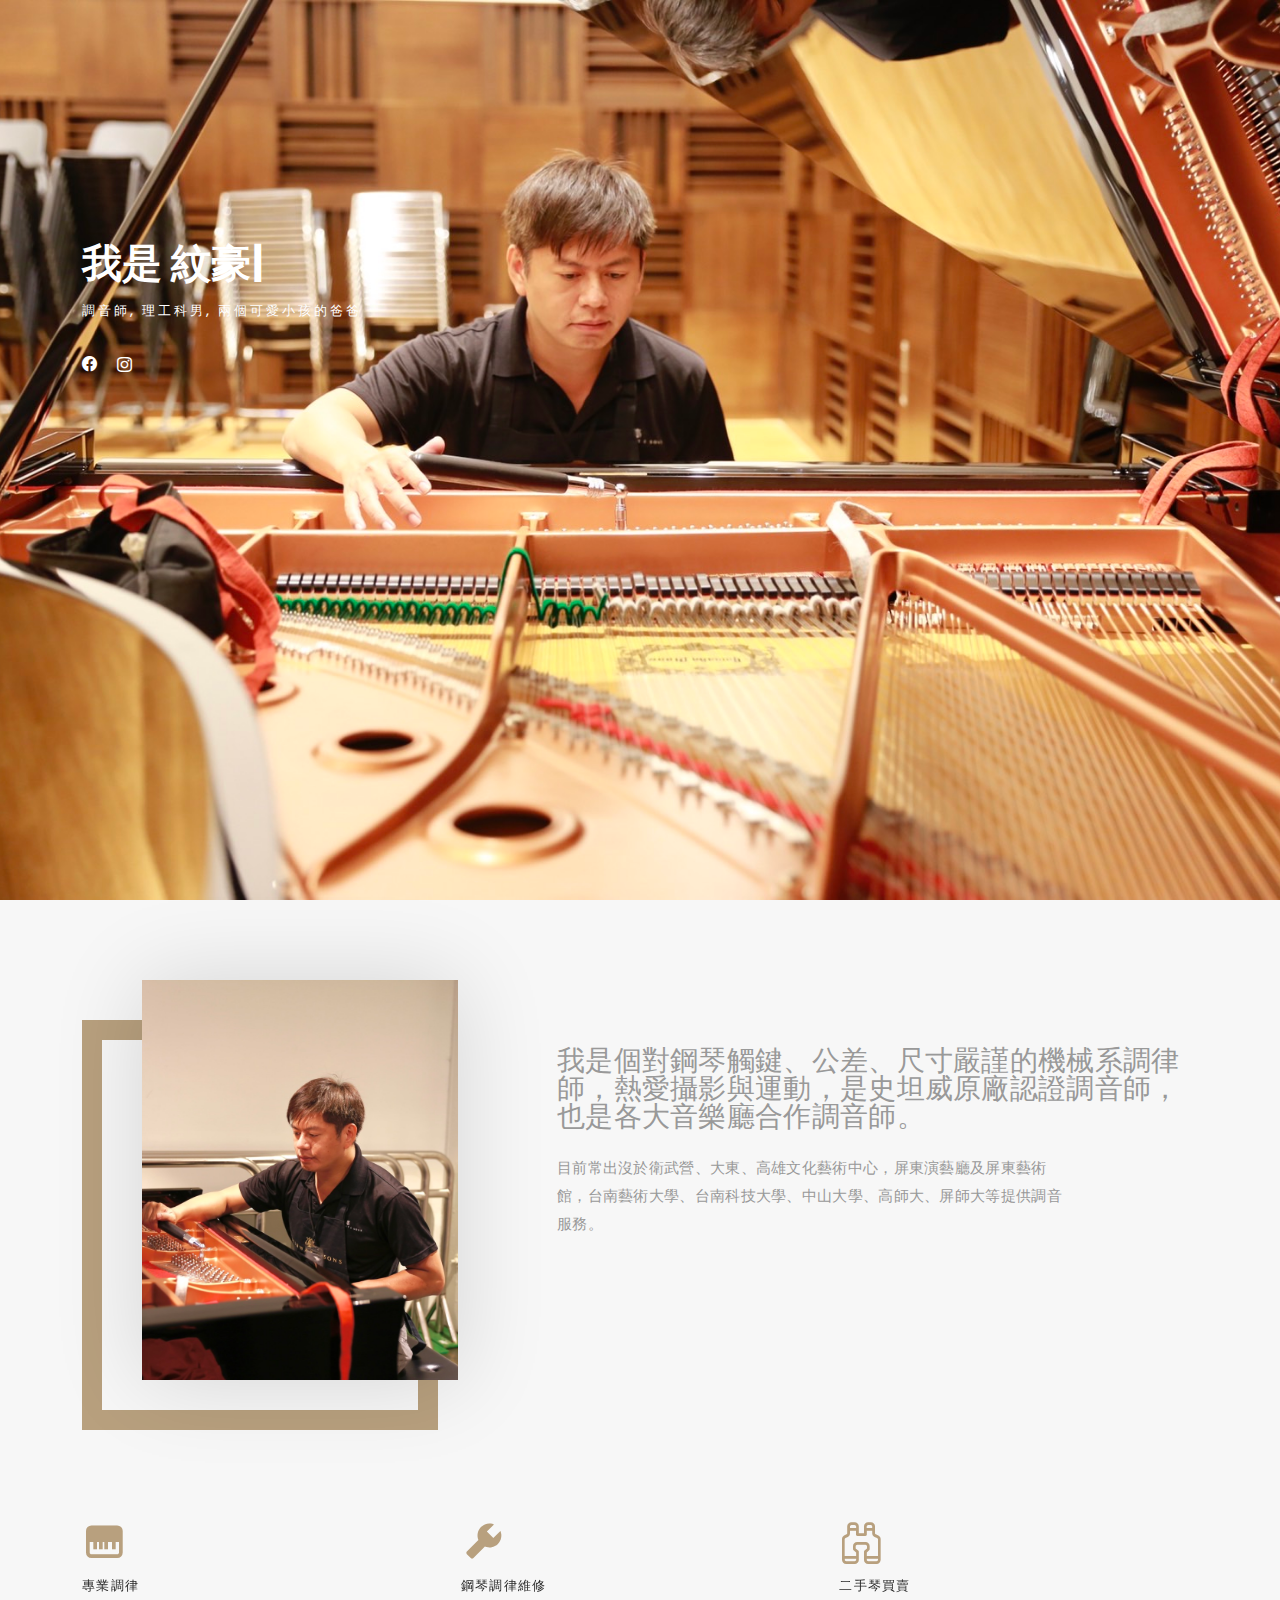
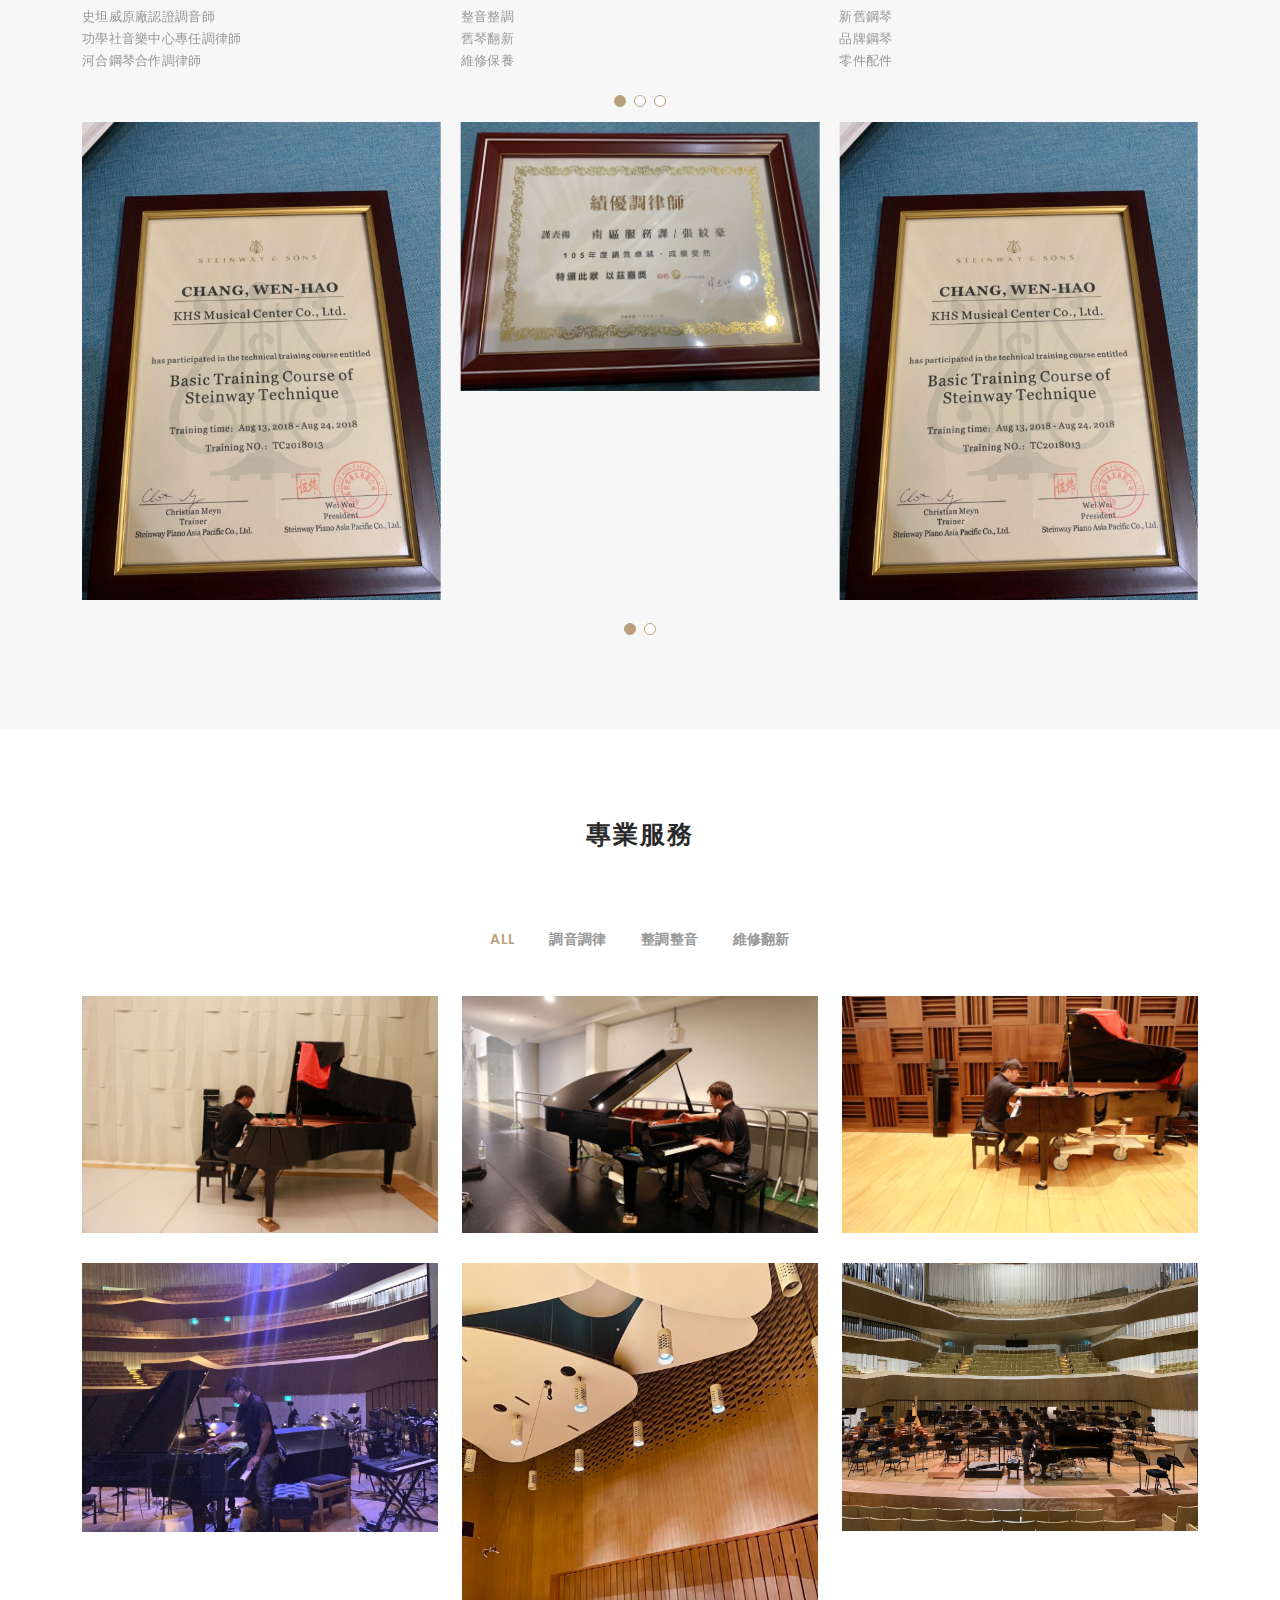
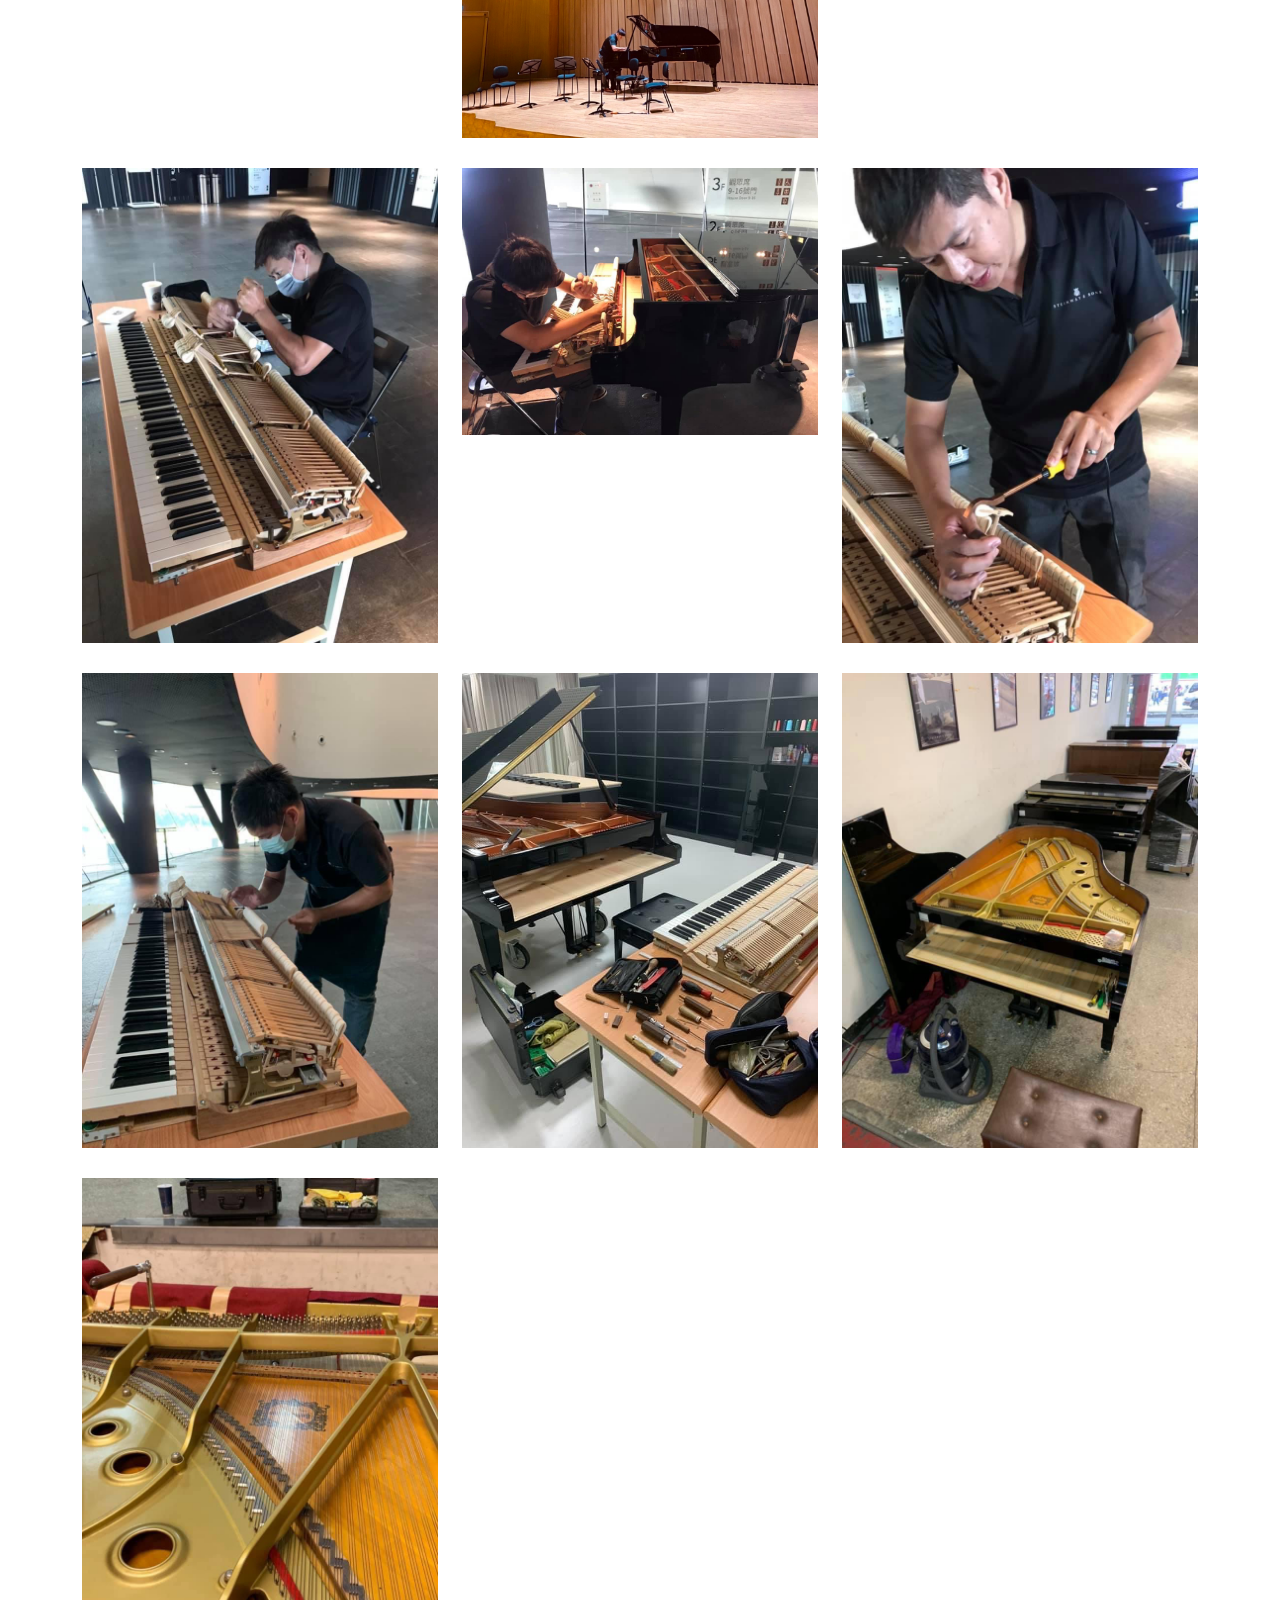
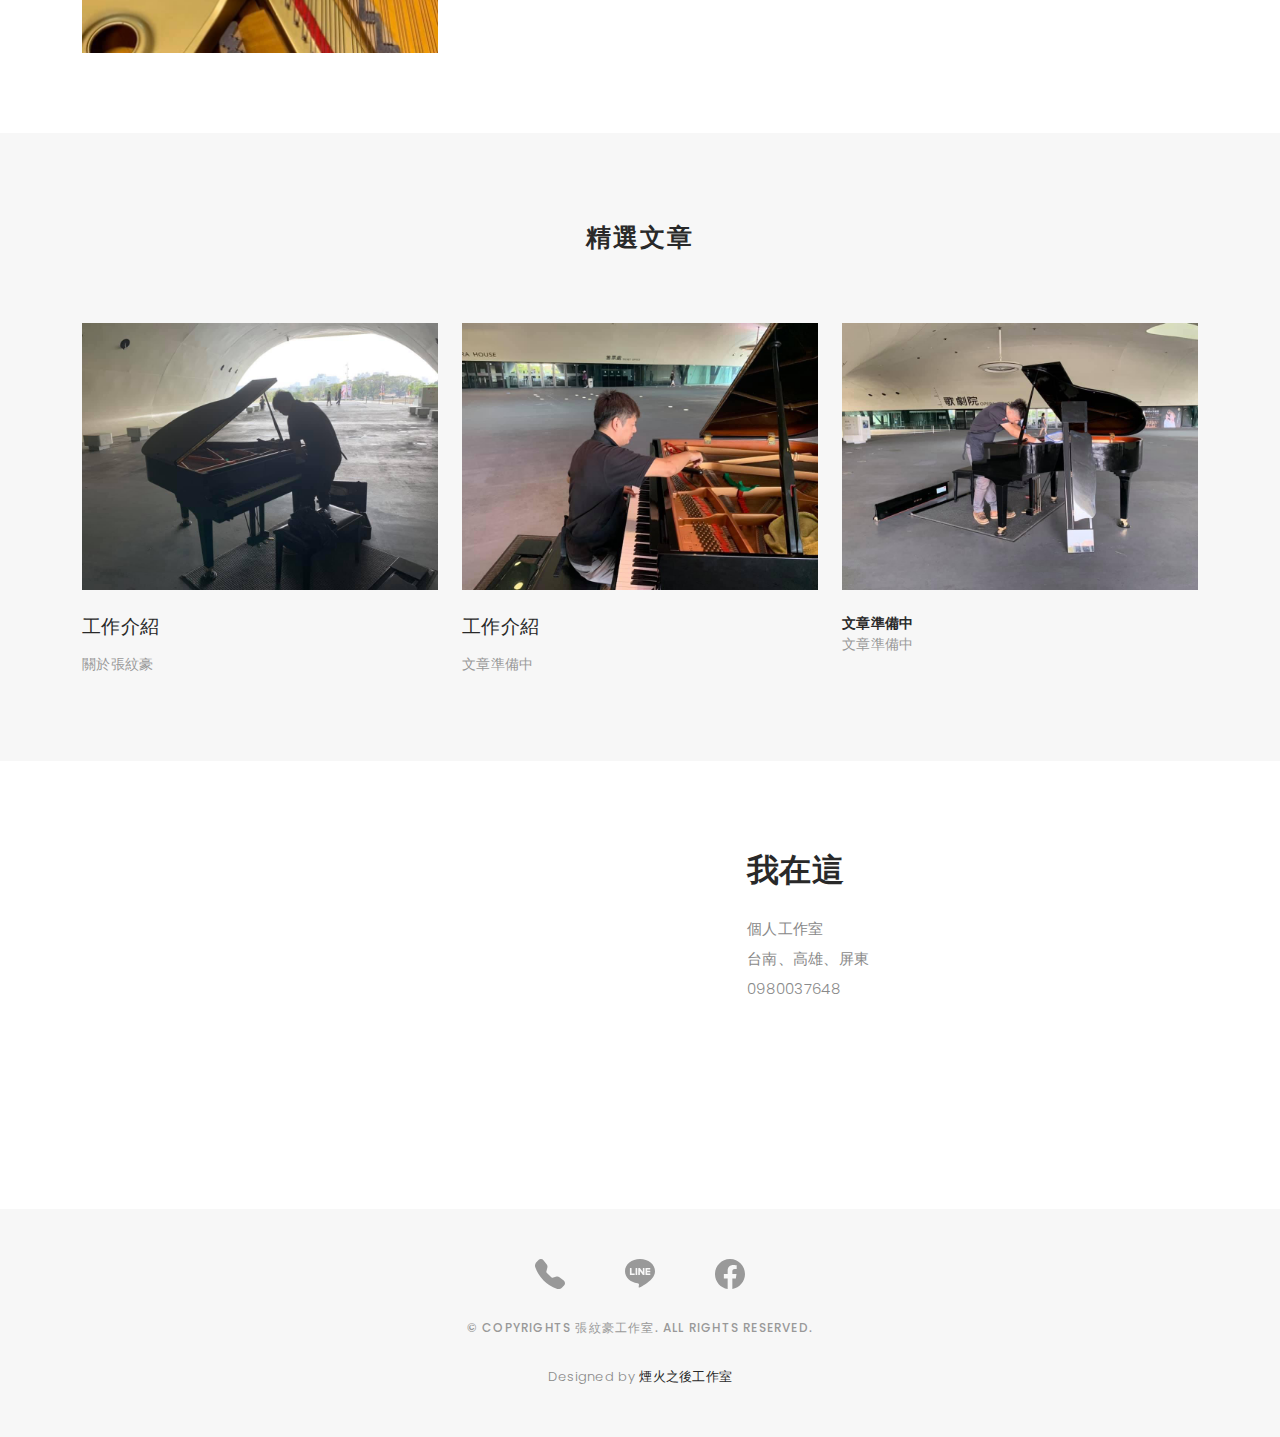
==== index.html @ 09e1e2a5 "20220323" ====
<!DOCTYPE html>
<html lang="en">

<head>
  <meta charset="utf-8">
  <meta content="width=device-width, initial-scale=1.0" name="viewport">

  <title>Newson-Piano-Tuner</title>
  <meta content="" name="description">
  <meta content="" name="keywords">

  <!-- Favicons -->
  <link href="assets/img/favicon.png" rel="icon">
  <link href="assets/img/apple-touch-icon.png" rel="apple-touch-icon">

  <!-- Google Fonts -->
  <link
    href="https://fonts.googleapis.com/css?family=Poppins:300,300i,400,400i,500,500i,600,600i,700,700i|Playfair+Display:400,400i,500,500i,600,600i,700,700i,900,900i"
    rel="stylesheet">

  <!-- Vendor CSS Files -->
  <link href="assets/vendor/bootstrap/css/bootstrap.min.css" rel="stylesheet">
  <link href="assets/vendor/bootstrap-icons/bootstrap-icons.css" rel="stylesheet">
  <link href="assets/vendor/boxicons/css/boxicons.min.css" rel="stylesheet">
  <link href="assets/vendor/glightbox/css/glightbox.min.css" rel="stylesheet">
  <link href="assets/vendor/swiper/swiper-bundle.min.css" rel="stylesheet">
  <link href="assets/css/style.css" rel="stylesheet">
</head>

<body>

  <!-- ======= Header ======= -->
  <header id="header" class="fixed-top ">
    <div class="container d-flex align-items-center justify-content-between">

      <a href="index.html" class="logo"><img src="assets/img/logo.jpg" alt="" class="img-fluid"></a>
      <!-- Uncomment below if you prefer to use an text logo -->
      <!-- <h1 class="logo"><a href="index.html">Folio</a></h1> -->

      <nav id="navbar" class="navbar">
        <ul>
          <li><a class="nav-link scrollto active" href="#hero">首頁</a></li>
          <li><a class="nav-link scrollto" href="#about">關於我</a></li>
          <li><a class="nav-link  scrollto" href="#portfolio">服務案例</a></li>
          <li><a class="nav-link  scrollto" href="#journal">精選文章</a></li>
          <!-- <li class="dropdown"><a href="#"><span>Drop Down</span> <i class="bi bi-chevron-down"></i></a>
            <ul>
              <li><a href="#">Drop Down 1</a></li>
              <li class="dropdown"><a href="#"><span>Deep Drop Down</span> <i class="bi bi-chevron-right"></i></a>
                <ul>
                  <li><a href="#">Deep Drop Down 1</a></li>
                  <li><a href="#">Deep Drop Down 2</a></li>
                  <li><a href="#">Deep Drop Down 3</a></li>
                  <li><a href="#">Deep Drop Down 4</a></li>
                  <li><a href="#">Deep Drop Down 5</a></li>
                </ul>
              </li>
              <li><a href="#">Drop Down 2</a></li>
              <li><a href="#">Drop Down 3</a></li>
              <li><a href="#">Drop Down 4</a></li>
            </ul>
          </li> -->
          <li><a class="nav-link scrollto" href="#contact">找到我</a></li>
        </ul>
        <i class="bi bi-list mobile-nav-toggle"></i>
      </nav><!-- .navbar -->

    </div>
  </header><!-- End Header -->

  <!-- ======= Hero Section ======= -->
  <div id="hero" class="home">

    <div class="container">
      <div class="hero-content">
        <h1>我是 <span class="typed" data-typed-items=" 紋豪, 調音師, 理工科男, 兩個可愛小孩的爸爸"></span></h1>
        <p>調音師, 理工科男, 兩個可愛小孩的爸爸</p>

        <ul class="list-unstyled list-social">
          <li><a href="https://www.facebook.com/vivi.newson"><i class="bi bi-facebook"></i></a></li>
          <!-- <li><a href="#"><i class="bi bi-twitter"></i></a></li> -->
          <li><a href="#"><i class="bi bi-instagram"></i></a></li>
          <!-- <li><a href="#"><i class="bi bi-linkedin"></i></a></li> -->
        </ul>
      </div>
    </div>
  </div><!-- End Hero -->

  <main id="main">

    <!-- ======= About Section ======= -->
    <div id="about" class="paddsection">
      <div class="container">
        <div class="row justify-content-between">

          <div class="col-lg-4 ">
            <div class="div-img-bg">
              <div class="about-img">
                <img src="assets/img/me.jpg" class="img-responsive" alt="me">
              </div>
            </div>
          </div>

          <div class="col-lg-7">
            <div class="about-descr">

              <p class="p-heading">我是個對鋼琴觸鍵、公差、尺寸嚴謹的機械系調律師，熱愛攝影與運動，是史坦威原廠認證調音師，也是各大音樂廳合作調音師。</p>
              <p class="separator">目前常出沒於衛武營、大東、高雄文化藝術中心，屏東演藝廳及屏東藝術館，台南藝術大學、台南科技大學、中山大學、高師大、屏師大等提供調音服務。</p>

            </div>

          </div>
        </div>
      </div>
    </div><!-- End About Section -->

    <!-- ======= Services Section ======= -->
    <div id="services">
      <div class="container">
    <!-- swiper-1 -->
        <div class="services-slider swiper-container" data-aos="fade-up" data-aos-delay="100">
          <div class="swiper-wrapper">

            <div class="swiper-slide">
              <div class="services-block">
                <i class='bx bxs-piano'></i>
                <span>專業調律</span>
                <p class="separator">史坦威原廠認證調音師</p>
                <p class="separator">功學社音樂中心專任調律師</p>
                <p class="separator">河合鋼琴合作調律師</p>
              </div>
            </div><!-- End testimonial item -->

            <div class="swiper-slide">
              <div class="services-block">
                <!-- <i class="bi bi-bar-chart"></i> -->
                <i class='bx bxs-wrench'></i>
                <span>鋼琴調律維修</span>
                <p class="separator">整音整調</p>
                <p class="separator">舊琴翻新</p>
                <p class="separator">維修保養</p>
              </div>
            </div><!-- End testimonial item -->

            <div class="swiper-slide">
              <div class="services-block">
                <i class="bi bi-binoculars"></i>
                <span>二手琴買賣</span>
                <p class="separator">新舊鋼琴</p>
                <p class="separator">品牌鋼琴</p>
                <p class="separator">零件配件</p>
              </div>
            </div><!-- End testimonial item -->

          </div>
          <div class="swiper-pagination"></div>
        </div>
      <!-- swiper-2 -->
        <div class="services-slider swiper-container" data-aos="fade-up" data-aos-delay="100">
          <div class="swiper-wrapper">

            <div class="swiper-slide">
              <img src="assets/img/portfolio/img1.jpg" class="img-fluid" alt="">
            </div><!-- End testimonial item -->

            <div class="swiper-slide">
              <img src="assets/img/portfolio/img2.jpg" class="img-fluid" alt="">
            </div>

          </div>
          <div class="swiper-pagination"></div>
        </div>

      </div>

    </div><!-- End Services Section -->

    <!-- ======= Portfolio Section ======= -->
    <div id="portfolio" class="paddsection">

      <div class="container">
        <div class="section-title text-center">
          <h2>專業服務</h2>
        </div>
      </div>

      <div class="container">

        <div class="row">
          <div class="col-lg-12 d-flex justify-content-center">
            <ul id="portfolio-flters">
              <li data-filter="*" class="filter-active">All</li>
              <li data-filter=".filter-tuning">調音調律</li>
              <li data-filter=".filter-adjust">整調整音</li>
              <li data-filter=".filter-refurbish">維修翻新</li>
            </ul>
          </div>
        </div>

        <div class="row portfolio-container">

          <div class="col-lg-4 col-md-6 portfolio-item filter-tuning">
            <img src="assets/img/portfolio/tuning-1.jpg" class="img-fluid" alt="">
            <div class="portfolio-info">
              <h4>App 1</h4>
              <p>App</p>
              <a href="assets/img/portfolio/tuning-1.jpg" data-gallery="portfolioGallery"
                class="portfolio-lightbox preview-link" title="App 1"><i class="bi bi-zoom-in"></i></a>
              <!-- <a href="portfolio-details.html" class="details-link" title="More Details"><i class="bx bx-link"></i></a> -->
            </div>
          </div>

          <div class="col-lg-4 col-md-6 portfolio-item filter-tuning">
            <img src="assets/img/portfolio/tuning-2.jpg" class="img-fluid" alt="">
            <div class="portfolio-info">
              <h4>Web 3</h4>
              <p>Web</p>
              <a href="assets/img/portfolio/tuning-2.jpg" data-gallery="portfolioGallery"
                class="portfolio-lightbox preview-link" title="Web 3"><i class="bi bi-zoom-in"></i></a>
              <!-- <a href="portfolio-details.html" class="details-link" title="More Details"><i class="bx bx-link"></i></a> -->
            </div>
          </div>

          <div class="col-lg-4 col-md-6 portfolio-item filter-tuning">
            <img src="assets/img/portfolio/tuning-3.jpg" class="img-fluid" alt="">
            <div class="portfolio-info">
              <h4>Web 3</h4>
              <p>Web</p>
              <a href="assets/img/portfolio/tuning-3.jpg" data-gallery="portfolioGallery"
                class="portfolio-lightbox preview-link" title="Web 3"><i class="bi bi-zoom-in"></i></a>
              <!-- <a href="portfolio-details.html" class="details-link" title="More Details"><i class="bx bx-link"></i></a> -->
            </div>
          </div>

          <div class="col-lg-4 col-md-6 portfolio-item filter-tuning">
            <img src="assets/img/portfolio/tuning-4.jpg" class="img-fluid" alt="">
            <div class="portfolio-info">
              <h4>Web 3</h4>
              <p>Web</p>
              <a href="assets/img/portfolio/tuning-4.jpg" data-gallery="portfolioGallery"
                class="portfolio-lightbox preview-link" title="Web 3"><i class="bi bi-zoom-in"></i></a>
              <!-- <a href="portfolio-details.html" class="details-link" title="More Details"><i class="bx bx-link"></i></a> -->
            </div>
          </div>

          <div class="col-lg-4 col-md-6 portfolio-item filter-tuning">
            <img src="assets/img/portfolio/tuning-5.jpg" class="img-fluid" alt="">
            <div class="portfolio-info">
              <h4>Web 3</h4>
              <p>Web</p>
              <a href="assets/img/portfolio/tuning-5.jpg" data-gallery="portfolioGallery"
                class="portfolio-lightbox preview-link" title="Web 3"><i class="bi bi-zoom-in"></i></a>
              <!-- <a href="portfolio-details.html" class="details-link" title="More Details"><i class="bx bx-link"></i></a> -->
            </div>
          </div>

          <div class="col-lg-4 col-md-6 portfolio-item filter-tuning">
            <img src="assets/img/portfolio/tuning-6.jpg" class="img-fluid" alt="">
            <div class="portfolio-info">
              <h4>Web 3</h4>
              <p>Web</p>
              <a href="assets/img/portfolio/tuning-6.jpg" data-gallery="portfolioGallery"
                class="portfolio-lightbox preview-link" title="Web 3"><i class="bi bi-zoom-in"></i></a>
              <!-- <a href="portfolio-details.html" class="details-link" title="More Details"><i class="bx bx-link"></i></a> -->
            </div>
          </div>

          <div class="col-lg-4 col-md-6 portfolio-item filter-adjust">
            <img src="assets/img/portfolio/adjust-1.jpg" class="img-fluid" alt="">
            <div class="portfolio-info">
              <h4>App 2</h4>
              <p>App</p>
              <a href="assets/img/portfolio/adjust-1.jpg" data-gallery="portfolioGallery"
                class="portfolio-lightbox preview-link" title="App 2"><i class="bi bi-zoom-in"></i></a>
              <!-- <a href="portfolio-details.html" class="details-link" title="More Details"><i class="bx bx-link"></i></a> -->
            </div>
          </div>

          <div class="col-lg-4 col-md-6 portfolio-item filter-adjust">
            <img src="assets/img/portfolio/adjust-2.jpg" class="img-fluid" alt="">
            <div class="portfolio-info">
              <h4>Card 2</h4>
              <p>Card</p>
              <a href="assets/img/portfolio/adjust-2.jpg" data-gallery="portfolioGallery"
                class="portfolio-lightbox preview-link" title="Card 2"><i class="bi bi-zoom-in"></i></a>
              <!-- <a href="portfolio-details.html" class="details-link" title="More Details"><i class="bx bx-link"></i></a> -->
            </div>
          </div>

          <div class="col-lg-4 col-md-6 portfolio-item filter-adjust">
            <img src="assets/img/portfolio/adjust-3.jpg" class="img-fluid" alt="">
            <div class="portfolio-info">
              <h4>Web 2</h4>
              <p>Web</p>
              <a href="assets/img/portfolio/adjust-3.jpg" data-gallery="portfolioGallery"
                class="portfolio-lightbox preview-link" title="Web 2"><i class="bi bi-zoom-in"></i></a>
              <!-- <a href="portfolio-details.html" class="details-link" title="More Details"><i class="bx bx-link"></i></a> -->
            </div>
          </div>

          <div class="col-lg-4 col-md-6 portfolio-item filter-adjust">
            <img src="assets/img/portfolio/adjust-4.jpg" class="img-fluid" alt="">
            <div class="portfolio-info">
              <h4>Web 2</h4>
              <p>Web</p>
              <a href="assets/img/portfolio/adjust-4.jpg" data-gallery="portfolioGallery"
                class="portfolio-lightbox preview-link" title="Web 2"><i class="bi bi-zoom-in"></i></a>
              <!-- <a href="portfolio-details.html" class="details-link" title="More Details"><i class="bx bx-link"></i></a> -->
            </div>
          </div>

          <div class="col-lg-4 col-md-6 portfolio-item filter-refurbish">
            <img src="assets/img/portfolio/refurbish-1.jpg" class="img-fluid" alt="">
            <div class="portfolio-info">
              <h4>App 3</h4>
              <p>App</p>
              <a href="assets/img/portfolio/refurbish-1.jpg" data-gallery="portfolioGallery"
                class="portfolio-lightbox preview-link" title="App 3"><i class="bi bi-zoom-in"></i></a>
              <!-- <a href="portfolio-details.html" class="details-link" title="More Details"><i class="bx bx-link"></i></a> -->
            </div>
          </div>

          <div class="col-lg-4 col-md-6 portfolio-item filter-refurbish">
            <img src="assets/img/portfolio/refurbish-2.jpg" class="img-fluid" alt="">
            <div class="portfolio-info">
              <h4>App 3</h4>
              <p>App</p>
              <a href="assets/img/portfolio/refurbish-2.jpg" data-gallery="portfolioGallery"
                class="portfolio-lightbox preview-link" title="App 3"><i class="bi bi-zoom-in"></i></a>
              <!-- <a href="portfolio-details.html" class="details-link" title="More Details"><i class="bx bx-link"></i></a> -->
            </div>
          </div>

          <div class="col-lg-4 col-md-6 portfolio-item filter-refurbish">
            <img src="assets/img/portfolio/refurbish-3.jpg" class="img-fluid" alt="">
            <div class="portfolio-info">
              <h4>App 3</h4>
              <p>App</p>
              <a href="assets/img/portfolio/refurbish-3.jpg" data-gallery="portfolioGallery"
                class="portfolio-lightbox preview-link" title="App 3"><i class="bi bi-zoom-in"></i></a>
              <!-- <a href="portfolio-details.html" class="details-link" title="More Details"><i class="bx bx-link"></i></a> -->
            </div>
          </div>

        </div>

      </div>

    </div><!-- End Portfolio Section -->

    <!-- ======= Journal Section ======= -->
    <div id="journal" class="text-left paddsection">

      <div class="container">
        <div class="section-title text-center">
          <h2>精選文章</h2>
        </div>
      </div>

      <div class="container">
        <div class="journal-block">
          <div class="row">

            <div class="col-lg-4 col-md-6">
              <div class="journal-info">

                <a href="blog-single-1.html">
                  <img src="assets/img/blog-post-1.jpg" class="img-responsive" alt="img">
                </a>

                <div class="journal-txt">

                  <h4><a href="blog-single-1.html">工作介紹</a></h4>
                  <p class="separator">關於張紋豪
                  </p>

                </div>

              </div>
            </div>

            <div class="col-lg-4 col-md-6">
              <div class="journal-info">

                <!-- <a href="blog-single.html"> -->
                  <img src="assets/img/blog-post-2.jpg" class="img-responsive" alt="img">
                <!-- </a> -->

                <div class="journal-txt">

                  <h4><a href="blog-single-2.html">工作介紹</a></h4>
                  <p class="separator">文章準備中
                  </p>

                </div>

              </div>
            </div>

            <div class="col-lg-4 col-md-6">
              <div class="journal-info">

                <!-- <a href="blog-single.html"> -->
                  <img src="assets/img/blog-post-3.jpg" class="img-responsive" alt="img">
                <!-- </a> -->

                <div class="journal-txt">

                  <h4>文章準備中</h4>
                  <p class="separator">文章準備中
                  </p>

                </div>

              </div>
            </div>

          </div>
        </div>
      </div>

    </div><!-- End Journal Section -->

    <!-- ======= Contact Section ======= -->
    <div id="contact" class="paddsection">
      <div class="container">
        <div class="contact-block1">
          <div class="row">

            <div class="col-lg-3 offset-lg-3">
            <iframe src="https://www.google.com/maps/embed?pb=!1m18!1m12!1m3!1d3640.2684627314284!2d120.64877531536776!3d24.16231587883145!2m3!1f0!2f0!3f0!3m2!1i1024!2i768!4f13.1!3m3!1m2!1s0x34693d8ef07cecb5%3A0x4678b9256b8e3392!2z5Y-w5Lit6YeR6Yyi6LG56Ieq5Yqp5byPS1RW!5e0!3m2!1szh-TW!2stw!4v1638892442699!5m2!1szh-TW!2stw" width="351" height="263.25" style="border:0;" allowfullscreen="" loading="lazy"></iframe>
            </div>

            <div class="col-lg-3 offset-lg-1">
              <div class="contact-contact">

                <h2 class="mb-30">我在這</h2>

                <ul class="contact-details">
                  <li><span>個人工作室</span></li>
                  <li><span>台南、高雄、屏東</span></li>
                  <li><span>0980037648</span></li>
                  <!-- <li><span>example@example.com</span></li> -->
                </ul>

              </div>
            </div>

            <!-- <div class="col-lg-6">
              <form action="forms/contact.php" method="post" role="form" class="php-email-form">
                <div class="row gy-3">

                  <div class="col-lg-6">
                    <div class="form-group contact-block1">
                      <input type="text" name="name" class="form-control" id="name" placeholder="您 的姓名" required>
                    </div>
                  </div>

                  <div class="col-lg-6">
                    <div class="form-group">
                      <input type="email" class="form-control" name="email" id="email" placeholder="您的 Email" required>
                    </div>
                  </div>

                  <div class="col-lg-12">
                    <div class="form-group">
                      <input type="text" class="form-control" name="subject" id="subject" placeholder="您的 需求" required>
                    </div>
                  </div>

                  <div class="col-lg-12">
                    <div class="form-group">
                      <textarea class="form-control" name="message" placeholder="詳細描述" required></textarea>
                    </div>
                  </div>

                  <div class="col-lg-12">
                    <div class="loading">Loading</div>
                    <div class="error-message"></div>
                    <div class="sent-message">Your message has been sent. Thank you!</div>
                  </div>

                  <div class="mt-0">
                    <input type="submit" class="btn btn-defeault btn-send" value="Send message">
                  </div>

                </div>
              </form>
            </div> -->
          </div>
        </div>
      </div>
    </div><!-- End Contact Section -->

  </main><!-- End #main -->

  <!-- ======= Footer ======= -->
  <div id="footer" class="text-center">
    <div class="container">
      <div class="socials-media text-center">

        <ul class="list-unstyled">
          <li>
            <a href="tel:0980037648">
              <svg xmlns="http://www.w3.org/2000/svg" width="30" height="30" fill="currentColor"
                class="bi bi-telephone-fill" viewBox="0 0 16 16">
                <path fill-rule="evenodd"
                  d="M1.885.511a1.745 1.745 0 0 1 2.61.163L6.29 2.98c.329.423.445.974.315 1.494l-.547 2.19a.678.678 0 0 0 .178.643l2.457 2.457a.678.678 0 0 0 .644.178l2.189-.547a1.745 1.745 0 0 1 1.494.315l2.306 1.794c.829.645.905 1.87.163 2.611l-1.034 1.034c-.74.74-1.846 1.065-2.877.702a18.634 18.634 0 0 1-7.01-4.42 18.634 18.634 0 0 1-4.42-7.009c-.362-1.03-.037-2.137.703-2.877L1.885.511z" />
              </svg>
            </a>
          </li>
          <li>
            <a href="https://line.me/ti/p/znUdDfn3K">
              <svg xmlns="http://www.w3.org/2000/svg" width="30" height="30" fill="currentColor" class="bi bi-line"
                viewBox="0 0 16 16">
                <path
                  d="M8 0c4.411 0 8 2.912 8 6.492 0 1.433-.555 2.723-1.715 3.994-1.678 1.932-5.431 4.285-6.285 4.645-.83.35-.734-.197-.696-.413l.003-.018.114-.685c.027-.204.055-.521-.026-.723-.09-.223-.444-.339-.704-.395C2.846 12.39 0 9.701 0 6.492 0 2.912 3.59 0 8 0ZM5.022 7.686H3.497V4.918a.156.156 0 0 0-.155-.156H2.78a.156.156 0 0 0-.156.156v3.486c0 .041.017.08.044.107v.001l.002.002.002.002a.154.154 0 0 0 .108.043h2.242c.086 0 .155-.07.155-.156v-.56a.156.156 0 0 0-.155-.157Zm.791-2.924a.156.156 0 0 0-.156.156v3.486c0 .086.07.155.156.155h.562c.086 0 .155-.07.155-.155V4.918a.156.156 0 0 0-.155-.156h-.562Zm3.863 0a.156.156 0 0 0-.156.156v2.07L7.923 4.832a.17.17 0 0 0-.013-.015v-.001a.139.139 0 0 0-.01-.01l-.003-.003a.092.092 0 0 0-.011-.009h-.001L7.88 4.79l-.003-.002a.029.029 0 0 0-.005-.003l-.008-.005h-.002l-.003-.002-.01-.004-.004-.002a.093.093 0 0 0-.01-.003h-.002l-.003-.001-.009-.002h-.006l-.003-.001h-.004l-.002-.001h-.574a.156.156 0 0 0-.156.155v3.486c0 .086.07.155.156.155h.56c.087 0 .157-.07.157-.155v-2.07l1.6 2.16a.154.154 0 0 0 .039.038l.001.001.01.006.004.002a.066.066 0 0 0 .008.004l.007.003.005.002a.168.168 0 0 0 .01.003h.003a.155.155 0 0 0 .04.006h.56c.087 0 .157-.07.157-.155V4.918a.156.156 0 0 0-.156-.156h-.561Zm3.815.717v-.56a.156.156 0 0 0-.155-.157h-2.242a.155.155 0 0 0-.108.044h-.001l-.001.002-.002.003a.155.155 0 0 0-.044.107v3.486c0 .041.017.08.044.107l.002.003.002.002a.155.155 0 0 0 .108.043h2.242c.086 0 .155-.07.155-.156v-.56a.156.156 0 0 0-.155-.157H11.81v-.589h1.525c.086 0 .155-.07.155-.156v-.56a.156.156 0 0 0-.155-.157H11.81v-.589h1.525c.086 0 .155-.07.155-.156Z" />
              </svg>
            </a>
          </li>
          <li>
            <a href="https://www.facebook.com/vivi.newson">
              <svg xmlns="http://www.w3.org/2000/svg" width="30" height="30" fill="currentColor" class="bi bi-facebook"
                viewBox="0 0 16 16">
                <path
                  d="M16 8.049c0-4.446-3.582-8.05-8-8.05C3.58 0-.002 3.603-.002 8.05c0 4.017 2.926 7.347 6.75 7.951v-5.625h-2.03V8.05H6.75V6.275c0-2.017 1.195-3.131 3.022-3.131.876 0 1.791.157 1.791.157v1.98h-1.009c-.993 0-1.303.621-1.303 1.258v1.51h2.218l-.354 2.326H9.25V16c3.824-.604 6.75-3.934 6.75-7.951z" />
              </svg>
            </a>
          </li>
          <!-- <li><a href="#"><i class="bi bi-instagram"></i></a></li> -->
        </ul>

      </div>

      <p>&copy; Copyrights 張紋豪工作室. All rights reserved.</p>

      <div class="credits">
        <!--
        All the links in the footer should remain intact.
        You can delete the links only if you purchased the pro version.
        Licensing information: https://bootstrapmade.com/license/
        Purchase the pro version with working PHP/AJAX contact form: https://bootstrapmade.com/buy/?theme=Folio
      -->
        Designed by <a href="https://bootstrapmade.com/">煙火之後工作室</a>
      </div>

    </div>
  </div><!-- End Footer -->

  <a href="#" class="back-to-top d-flex align-items-center justify-content-center"><i
      class="bi bi-arrow-up-short"></i></a>

  <!-- Vendor JS Files -->
  <script src="assets/vendor/bootstrap/js/bootstrap.bundle.min.js"></script>
  <script src="assets/vendor/glightbox/js/glightbox.min.js"></script>
  <script src="assets/vendor/isotope-layout/isotope.pkgd.min.js"></script>
  <script src="assets/vendor/php-email-form/validate.js"></script>
  <script src="assets/vendor/swiper/swiper-bundle.min.js"></script>
  <script src="assets/vendor/typed.js/typed.min.js"></script>

  <!-- Template Main JS File -->
  <script src="assets/js/main.js"></script>

</body>

</html>
---- assets/css/style.css ----
/**
* Template Name: Folio - v4.3.0
* Template URL: https://bootstrapmade.com/folio-bootstrap-portfolio-template/
* Author: BootstrapMade.com
* License: https://bootstrapmade.com/license/
*/

/*--------------------------------------------------------------
# General
--------------------------------------------------------------*/
body {
  background: #ffffff;
  color: #898989;
  font-family: 'Poppins', helvetica;
  font-size: 15px;
  font-weight: 300;
  line-height: 20px;
  letter-spacing: 0.02em;
  overflow-x: hidden;
  margin: 0 auto;
  padding: 0;
  box-sizing: border-box;
}

h1, h2, h3, h4, h5, h6 {
  margin: 0;
}

h2 {
  color: #292929;
  font-weight: 600;
}

h4 {
  color: #292929;
  font-size: 14px;
  font-weight: 600;
}

a {
  color: #292929;
  text-decoration: none !important;
  transition: all 0.5s ease-in-out 0s;
}

a:hover {
  transition: all 0.5s ease-in-out 0s;
}

p {
  margin: 25px 0;
  padding: 0;
  font-size: 15px;
  color: #999999;
  line-height: 28px;
}

::-moz-selection {
  background: #b8a07e;
  color: #fff;
}

::selection {
  background: #b8a07e;
  color: #fff;
}

.btn {
  background: #333;
  border: medium none;
  border-radius: 0;
  color: #fff;
  font-size: 12px;
  height: 50px;
  line-height: 50px;
  padding: 0 30px;
  text-transform: uppercase;
}

.btn:hover, .btn:focus {
  color: #fff;
}

.padDiv {
  padding: 30px 20px;
}

.section-title {
  margin-bottom: 70px;
}

.section-title h2 {
  font-size: 25px;
  letter-spacing: 2px;
  text-transform: uppercase;
}

.form-control {
  background-color: transparent;
  border: 1px solid #999;
  border-radius: 0;
  color: #999999;
  font-size: 12px;
  font-weight: 500;
  height: 50px;
  letter-spacing: 0.1em;
  padding-left: 10px;
  margin: 0 0 25px 0;
  line-height: 14px;
  text-transform: uppercase;
}

.form-control:focus {
  box-shadow: none;
  outline: 0 none;
}

.paddsection {
  padding-top: 90px;
  padding-bottom: 90px;
}

.paddsections {
  padding-top: 90px;
  padding-bottom: 90px !important;
}

.hvr-shutter-in-horizontal::before {
  background: #333;
}

.hvr-shutter-in-horizontal:hover {
  background: #b8a07e;
}

.mb-30 {
  margin-bottom: 30px;
}

.main-content {
  padding-top: 140px;
}

/*--------------------------------------------------------------
# Back to top button
--------------------------------------------------------------*/
.back-to-top {
  position: fixed;
  visibility: hidden;
  opacity: 0;
  right: 15px;
  bottom: 15px;
  z-index: 996;
  background: #b8a07e;
  width: 40px;
  height: 40px;
  border-radius: 4px;
  transition: all 0.4s;
}

.back-to-top i {
  font-size: 28px;
  color: #fff;
  line-height: 0;
}

.back-to-top:hover {
  background: #c6b398;
  color: #fff;
}

.back-to-top.active {
  visibility: visible;
  opacity: 1;
}

/*--------------------------------------------------------------
# Header
--------------------------------------------------------------*/
#header {
  transition: all 0.5s;
  z-index: 997;
  padding: 15px 0;
  background-color: #fff;
  top: -100%;
  box-shadow: 0px 2px 25px rgba(0, 0, 0, 0.08);
}

#header.header-scrolled, #header.header-inner-pages {
  top: 0;
}

#header .logo {
  font-size: 30px;
  margin: 0;
  padding: 0;
  line-height: 1;
  font-weight: 600;
  letter-spacing: 1px;
  font-family: "Playfair Display", sans-serif;
  font-style: italic;
}

#header .logo a {
  color: #898989;
}

#header .logo img {
  max-height: 40px;
}

@media (max-width: 992px) {
  #header {
    border: 0;
  }
}

/*--------------------------------------------------------------
# Navigation Menu
--------------------------------------------------------------*/
/**
* Desktop Navigation 
*/
.navbar {
  padding: 0;
}

.navbar ul {
  margin: 0;
  padding: 0;
  display: flex;
  list-style: none;
  align-items: center;
}

.navbar li {
  position: relative;
}

.navbar a, .navbar a:focus {
  display: flex;
  align-items: center;
  justify-content: space-between;
  padding: 10px 0 10px 30px;
  font-family: "Poppins", sans-serif;
  font-size: 14px;
  font-weight: 500;
  color: #7e7d7d;
  white-space: nowrap;
  transition: 0.3s;
}

.navbar a i, .navbar a:focus i {
  font-size: 12px;
  line-height: 0;
  margin-left: 5px;
}

.navbar a:hover, .navbar .active, .navbar .active:focus, .navbar li:hover > a {
  color: #b8a07e;
}

.navbar .dropdown ul {
  display: block;
  position: absolute;
  left: 30px;
  top: calc(100% + 30px);
  margin: 0;
  padding: 10px 0;
  z-index: 99;
  opacity: 0;
  visibility: hidden;
  background: #fff;
  box-shadow: 0px 0px 30px rgba(127, 137, 161, 0.25);
  transition: 0.3s;
}

.navbar .dropdown ul li {
  min-width: 200px;
}

.navbar .dropdown ul a {
  padding: 10px 20px;
  font-weight: 400;
}

.navbar .dropdown ul a i {
  font-size: 12px;
}

.navbar .dropdown ul a:hover, .navbar .dropdown ul .active:hover, .navbar .dropdown ul li:hover > a {
  color: #b8a07e;
}

.navbar .dropdown:hover > ul {
  opacity: 1;
  top: 100%;
  visibility: visible;
}

.navbar .dropdown .dropdown ul {
  top: 0;
  left: calc(100% - 30px);
  visibility: hidden;
}

.navbar .dropdown .dropdown:hover > ul {
  opacity: 1;
  top: 0;
  left: 100%;
  visibility: visible;
}

@media (max-width: 1366px) {
  .navbar .dropdown .dropdown ul {
    left: -90%;
  }
  .navbar .dropdown .dropdown:hover > ul {
    left: -100%;
  }
}

/**
* Mobile Navigation 
*/
.mobile-nav-toggle {
  color: #4b4a4a;
  font-size: 28px;
  cursor: pointer;
  display: none;
  line-height: 0;
  transition: 0.5s;
}

.mobile-nav-toggle.bi-x {
  color: #fff;
}

@media (max-width: 991px) {
  .mobile-nav-toggle {
    display: block;
  }
  .navbar ul {
    display: none;
  }
}

.navbar-mobile {
  position: fixed;
  overflow: hidden;
  top: 0;
  right: 0;
  left: 0;
  bottom: 0;
  background: rgba(49, 49, 49, 0.9);
  transition: 0.3s;
}

.navbar-mobile .mobile-nav-toggle {
  position: absolute;
  top: 15px;
  right: 15px;
}

.navbar-mobile ul {
  display: block;
  position: absolute;
  top: 55px;
  right: 15px;
  bottom: 15px;
  left: 15px;
  padding: 10px 0;
  border-radius: 10px;
  background-color: #fff;
  overflow-y: auto;
  transition: 0.3s;
}

.navbar-mobile a {
  padding: 10px 20px;
  font-size: 15px;
  color: #4b4a4a;
}

.navbar-mobile a:hover, .navbar-mobile .active, .navbar-mobile li:hover > a {
  color: #b8a07e;
}

.navbar-mobile .getstarted {
  margin: 15px;
}

.navbar-mobile .dropdown ul {
  position: static;
  display: none;
  margin: 10px 20px;
  padding: 10px 0;
  z-index: 99;
  opacity: 1;
  visibility: visible;
  background: #fff;
  box-shadow: 0px 0px 30px rgba(127, 137, 161, 0.25);
}

.navbar-mobile .dropdown ul li {
  min-width: 200px;
}

.navbar-mobile .dropdown ul a {
  padding: 10px 20px;
}

.navbar-mobile .dropdown ul a i {
  font-size: 12px;
}

.navbar-mobile .dropdown ul a:hover, .navbar-mobile .dropdown ul .active:hover, .navbar-mobile .dropdown ul li:hover > a {
  color: #b8a07e;
}

.navbar-mobile .dropdown > .dropdown-active {
  display: block;
}

/*--------------------------------------------------------------
# Hero
--------------------------------------------------------------*/
#hero {
  background: url("../img/home-bg.jpg") repeat scroll center center/cover;
  height: 100vh;
  width: 100%;
}

#hero .hero-content {
  height: 100vh;
  text-align: left;
  width: 100%;
  display: flex;
  justify-content: center;
  flex-direction: column;
}

.hero-content h1 {
  font-size: 40px;
  font-weight: 700;
  margin-bottom: 10px;
  text-transform: uppercase;
  color: #fff;
}

.hero-content p {
  font-size: 13px;
  letter-spacing: 3px;
  margin-top: 0;
  margin-bottom: 30px;
  text-transform: capitalize;
  color: #fff;
  font-weight: 500;
}

.hero-content .list-social li {
  float: left;
  margin-right: 20px;
}

.hero-content .list-social li i {
  color: #fff;
  font-size: 15px;
}

/*--------------------------------------------------------------
# Breadcrumbs
--------------------------------------------------------------*/
.breadcrumbs {
  padding: 120px 0 0 0;
  background-color: white;
  min-height: 40px;
}

@media (max-width: 992px) {
  .breadcrumbs {
    padding-top: 100px;
  }
}

.breadcrumbs h2 {
  font-size: 24px;
  font-weight: 300;
  margin: 0;
}

@media (max-width: 992px) {
  .breadcrumbs h2 {
    margin: 0 0 10px 0;
  }
}

.breadcrumbs ol {
  display: flex;
  flex-wrap: wrap;
  list-style: none;
  padding: 0;
  margin: 0;
  font-size: 14px;
}

.breadcrumbs ol li + li {
  padding-left: 10px;
}

.breadcrumbs ol li + li::before {
  display: inline-block;
  padding-right: 10px;
  color: #6c757d;
  content: "/";
}

@media (max-width: 768px) {
  .breadcrumbs .d-flex {
    display: block !important;
  }
  .breadcrumbs ol {
    display: block;
  }
  .breadcrumbs ol li {
    display: inline-block;
  }
}

/*-----------------------------------------------------------------------------------*/
/*  About
/*-----------------------------------------------------------------------------------*/
#about {
  width: 100%;
  height: auto;
  background: #f7f7f7;
  padding-top: 120px;
}

#about .div-img-bg {
  padding-bottom: 30px;
  border: 20px solid #b8a07e;
}

#about .div-img-bg .about-img img {
  width: 100%;
  box-shadow: 0px 0px 85px 0px rgba(0, 0, 0, 0.14);
  margin-top: -60px;
  margin-left: 40px;
  height: 400px;
  -o-object-fit: cover;
  object-fit: cover;
}

#about .about-descr .p-heading {
  font-family: 'Playfair Display', serif;
  font-size: 28px;
  text-align: left;
}

#about .about-descr .separator {
  max-width: 80%;
  margin-bottom: 0;
  text-align: left;
}

/*--------------------------------------------------------------
# Services
--------------------------------------------------------------*/
#services {
  background: #f7f7f7;
  position: relative;
  padding-bottom: 80px;
}

.services-block span {
  margin: 10px 0;
  position: relative;
  font-size: 13px;
  color: #292929;
  letter-spacing: 0.1em;
  font-weight: 500;
  text-transform: uppercase;
  display: block;
}

.services-block .separator {
  margin: 0;
  font-size: 13px;
  line-height: 22px;
}

.services-block i {
  font-size: 44px;
  color: #b8a07e;
  line-height: 44px;
}

.services-slider .swiper-pagination {
  margin-top: 30px;
  position: relative;
}

.services-slider .swiper-pagination .swiper-pagination-bullet {
  width: 12px;
  height: 12px;
  background-color: #fff;
  opacity: 1;
  border: 1px solid #b8a07e;
}

.services-slider .swiper-pagination .swiper-pagination-bullet-active {
  background-color: #b8a07e;
}

/*--------------------------------------------------------------
# Portfolio
--------------------------------------------------------------*/
#portfolio {
  position: relative;
  padding-bottom: 50px;
}

#portfolio #portfolio-flters {
  padding: 0;
  margin: 0 auto 35px auto;
  list-style: none;
  text-align: center;
  border-radius: 50px;
  padding: 2px 15px;
}

#portfolio #portfolio-flters li {
  cursor: pointer;
  display: inline-block;
  padding: 10px 15px 8px 15px;
  font-size: 14px;
  font-weight: 600;
  line-height: 1;
  text-transform: uppercase;
  color: #999999;
  margin-bottom: 5px;
  transition: all 0.3s ease-in-out;
}

#portfolio #portfolio-flters li:hover, #portfolio #portfolio-flters li.filter-active {
  color: #b8a07e;
}

#portfolio #portfolio-flters li:last-child {
  margin-right: 0;
}

#portfolio .portfolio-item {
  margin-bottom: 30px;
}

#portfolio .portfolio-item .portfolio-info {
  opacity: 0;
  position: absolute;
  left: 30px;
  right: 30px;
  bottom: 0;
  z-index: 3;
  transition: all ease-in-out 0.3s;
  background: rgba(255, 255, 255, 0.9);
  padding: 15px;
}

#portfolio .portfolio-item .portfolio-info h4 {
  font-size: 18px;
  color: #666;
  font-weight: 600;
  margin-bottom: 10px;
}

#portfolio .portfolio-item .portfolio-info p {
  color: #999;
  font-size: 14px;
  margin: 0;
  padding: 0;
}

#portfolio .portfolio-item .portfolio-info .preview-link, #portfolio .portfolio-item .portfolio-info .details-link {
  position: absolute;
  right: 40px;
  font-size: 24px;
  top: calc(50% - 18px);
  color: #b8a07e;
}

#portfolio .portfolio-item .portfolio-info .preview-link:hover, #portfolio .portfolio-item .portfolio-info .details-link:hover {
  color: #cab89f;
}

#portfolio .portfolio-item .portfolio-info .details-link {
  right: 10px;
}

#portfolio .portfolio-item:hover .portfolio-info {
  opacity: 1;
  bottom: 20px;
}

/*--------------------------------------------------------------
# Portfolio Details
--------------------------------------------------------------*/
.portfolio-details {
  padding-top: 40px;
}

.portfolio-details .portfolio-details-slider img {
  width: 100%;
}

.portfolio-details .portfolio-details-slider .swiper-pagination {
  margin-top: 20px;
  position: relative;
}

.portfolio-details .portfolio-details-slider .swiper-pagination .swiper-pagination-bullet {
  width: 12px;
  height: 12px;
  background-color: #fff;
  opacity: 1;
  border: 1px solid #b8a07e;
}

.portfolio-details .portfolio-details-slider .swiper-pagination .swiper-pagination-bullet-active {
  background-color: #b8a07e;
}

.portfolio-details .portfolio-info {
  padding: 30px;
  box-shadow: 0px 0 30px rgba(75, 74, 74, 0.08);
}

.portfolio-details .portfolio-info h3 {
  font-size: 22px;
  font-weight: 700;
  margin-bottom: 20px;
  padding-bottom: 20px;
  border-bottom: 1px solid #eee;
}

.portfolio-details .portfolio-info ul {
  list-style: none;
  padding: 0;
  font-size: 15px;
}

.portfolio-details .portfolio-info ul li + li {
  margin-top: 10px;
}

.portfolio-details .portfolio-description {
  padding-top: 30px;
}

.portfolio-details .portfolio-description h2 {
  font-size: 26px;
  font-weight: 700;
  margin-bottom: 20px;
}

.portfolio-details .portfolio-description p {
  padding: 0;
}

/*--------------------------------------------------------------
# Journal
--------------------------------------------------------------*/
#journal, #journal-blog {
  height: auto;
  width: 100%;
  background: #f7f7f7;
  padding-bottom: 60px;
  position: relative;
}

#journal-blog {
  background: #fff;
  padding-bottom: 30px;
}

#journal .journal-block {
  display: inline-block;
  height: auto;
  width: 100%;
}

#journal .journal-block .journal-info {
  position: relative;
}

.journal-block .journal-info img {
  max-width: 100%;
}

.journal-block .journal-info .journal-txt {
  padding: 25px 0px;
  position: relative;
}

.journal-block .journal-info .journal-txt h4 a {
  display: block;
  font-size: 19px;
  line-height: 24px;
  margin: 0 0 13px 0;
  font-weight: 500;
  color: #292929;
  transition: all 0.5s ease-in-out 0s;
}

.journal-block .journal-info .journal-txt h4 a:hover {
  color: #b8a07e;
  transition: all 0.5s ease-in-out 0s;
}

.journal-block .journal-info .journal-txt p {
  margin: 0;
  font-size: 14px;
  line-height: 24px;
}

/*--------------------------------------------------------------
# Journal
--------------------------------------------------------------*/
#contact {
  height: auto;
  width: 100%;
}

.contact-details {
  list-style: none;
  margin: 0;
  padding: 0;
}

.contact-details li {
  padding-bottom: 10px;
}

#contact input, #contact textarea {
  width: 100%;
  margin-bottom: 5px;
}

#contact textarea {
  min-height: 160px;
}

.php-email-form .error-message {
  display: none;
  color: #fff;
  background: #ed3c0d;
  text-align: left;
  padding: 15px;
  margin-bottom: 15px;
  font-weight: 600;
}

.php-email-form .error-message br + br {
  margin-top: 25px;
}

.php-email-form .sent-message {
  display: none;
  color: #fff;
  background: #18d26e;
  text-align: center;
  padding: 15px;
  font-weight: 600;
  margin-bottom: 15px;
}

.php-email-form .loading {
  display: none;
  background: #fff;
  text-align: center;
  padding: 15px;
  margin-bottom: 15px;
}

.php-email-form .loading:before {
  content: "";
  display: inline-block;
  border-radius: 50%;
  width: 24px;
  height: 24px;
  margin: 0 10px -6px 0;
  border: 3px solid #18d26e;
  border-top-color: #eee;
  -webkit-animation: animate-loading 1s linear infinite;
  animation: animate-loading 1s linear infinite;
}

@-webkit-keyframes animate-loading {
  0% {
    transform: rotate(0deg);
  }
  100% {
    transform: rotate(360deg);
  }
}

@keyframes animate-loading {
  0% {
    transform: rotate(0deg);
  }
  100% {
    transform: rotate(360deg);
  }
}

/*--------------------------------------------------------------
# Blog
--------------------------------------------------------------*/
/*  Navbar fixd page */
.subpage-nav {
  display: block !important;
}

/*-----------------------------------------------------------------------------------*/
/*  /* Single page */
/*-----------------------------------------------------------------------------------*/
#journal-blog {
  padding-top: 140px;
}

/* main content */
.main-content {
  background: #f7f7f7;
}

.main-content .container-main {
  display: inline-block;
  width: 100%;
}

.main-content .container-main .block-main {
  margin-bottom: 30px;
  overflow: hidden;
}

.container-main .block-main .content-main {
  background: #fff none repeat scroll 0 0;
  display: inline-block;
  width: 100%;
}

.journal-txt h4 a {
  display: block;
  font-size: 19px;
  line-height: 24px;
  margin: 0 0 13px 0;
  font-weight: 500;
  color: #292929;
  transition: all 0.5s ease-in-out 0s;
}

.journal-txt h4 a:hover {
  color: #b8a07e;
  transition: all 0.5s ease-in-out 0s;
}

.post-meta ul li {
  font-size: 12px;
  font-weight: normal;
  margin-left: 8px;
  margin-right: 8px;
  text-transform: capitalize;
  display: inline-block;
  float: none;
}

.content-main .post-meta a {
  color: #a2a2a2;
  margin-left: 5px;
}

/* Commonts */
.comments {
  background: #fff;
}

.entry-comments h6 {
  margin-right: 10px;
  font-size: 13px;
  letter-spacing: 0.1em;
  font-weight: 500;
}

.entry-comments-item {
  margin-top: 40px;
  padding-bottom: 40px;
  border-bottom: 1px solid #f2f2f2;
}

.entry-comments-avatar {
  position: absolute;
  display: block;
  border-radius: 50%;
  width: 60px;
  height: 60px;
}

.entry-comments-body {
  padding-left: 86px;
}

.entry-comments-author {
  margin-right: 10px;
  font-size: 13px;
  color: #292929;
  letter-spacing: 0.1em;
  font-weight: 500;
}

.rep {
  font-size: 13px;
  color: #292929;
  letter-spacing: 0.1em;
  font-weight: 500;
  text-transform: capitalize;
}

.entry-comments span a {
  font-size: 13px;
  color: #999;
}

.entry-comments-reply {
  padding-left: 10%;
}

/* Commonts form */
.cmt {
  background: #fff;
}

blockquote {
  padding: 40px;
  background-color: #f2f2f2;
  margin: 30px 0;
  border: none;
  border-left: 4px solid #b8a07e;
}

/*--------------------------------------------------------------
# Footer
--------------------------------------------------------------*/
#footer {
  background: #f7f7f7;
  padding-top: 50px;
  padding-bottom: 50px;
}

#footer .socials-media {
  width: 100%;
}

#footer .socials-media ul {
  display: inline-block;
  float: none;
  margin: 0 0 20px 0;
}

#footer .socials-media ul li {
  float: left;
  /* margin-left: 10px;
  margin-right: 10px; */
  margin-left: 30px;
  margin-right: 30px;
}

#footer .socials-media ul li a {
  font-size: 24px;
  color: #999;
  letter-spacing: 0.1em;
  font-weight: 500;
  background: transparent;
  text-transform: uppercase;
  transition: all 0.5s ease-in-out 0s;
}

#footer .socials-media ul li a:hover {
  color: #b8a07e;
  transition: all 0.5s ease-in-out 0s;
}

#footer p {
  font-size: 12px;
  letter-spacing: 0.1em;
  font-weight: 500;
  margin-top: 0;
  text-transform: uppercase;
}

.credits {
  font-size: 13px;
}

@media (min-width: 1200px) {
  #hero .hero-content{
    padding-bottom: 30vh;
  }
}
/** Width between 1200x to 0
 *  ~~~~~~~~~~~~~~~~~~~~~~~~~~~~~~~~~~~~
 */
/** Width between 992px to 1199px
 *  ~~~~~~~~~~~~~~~~~~~~~~~~~~~~~~~~~~~~
 */
/** Width between 768px to 991px
 *  ~~~~~~~~~~~~~~~~~~~~~~~~~~~~~~~~~~~~
 */
@media (min-width: 768px) and (max-width: 991px) {
  /* Navbar */
  nav {
    padding: 10px 15px;
  }
  .nav-menu {
    margin-top: 40px;
    display: none;
    float: none;
    width: 100%;
  }
  .nav-menu li {
    float: none;
    width: 100%;
    text-align: center;
    border-top: 1px solid #f7f7f7;
    line-height: 45px;
    margin-left: 0;
    padding-top: 10px;
    padding-bottom: 10px;
  }
  .responsive {
    float: right;
    padding-top: 15px;
    display: block;
  }
  /* About */
  .head-info .header-content .cmaster h1 {
    font-size: 32px;
  }
  #about .div-img-bg {
    padding: 0;
  }
  #about .div-img-bg .about-img img {
    margin-top: 0%;
    margin-left: calc(0% - 0px);
  }
  #about .about-descr .p-heading {
    font-size: 20px;
  }
  #about .about-descr .separator {
    max-width: 100%;
    margin-bottom: 0;
  }
  /* portfolio */
  #portfolio .portfolio-list .nav li {
    float: none;
    margin: 20px;
    display: inline-block;
  }
  /* journal */
  #journal .journal-block .journal-info {
    margin-bottom: 30px;
  }
  /* Contact */
  .contact-contact {
    margin-bottom: 30px;
  }
  /* Footer */
  #footer .socials-media ul li {
    margin-right: 0;
    margin-left: 0;
    float: none;
    display: inline-block;
  }
}

/** Width between 767px to 0
 *  ~~~~~~~~~~~~~~~~~~~~~~~~~~~~~~~~~~~~
 */
@media (max-width: 767px) {
  /* Navbar */
  nav {
    padding: 20px 15px;
  }
  .nav-menu {
    margin-top: 40px;
    display: none;
    float: none;
    width: 100%;
  }
  .nav-menu li {
    float: none;
    width: 100%;
    text-align: center;
    border-top: 1px solid #f7f7f7;
    line-height: 45px;
    margin-left: 0;
    padding-top: 10px;
    padding-bottom: 10px;
  }
  .responsive {
    float: right;
    padding-top: 15px;
    display: block;
  }
  /* About */
  .head-info .header-content h1 {
    font-size: 32px;
  }
  #about .div-img-bg {
    padding: 0;
  }
  #about .div-img-bg .about-img img {
    margin-top: 0%;
    margin-left: calc(0% - 0px);
  }
  #about .about-descr .p-heading {
    font-size: 20px;
  }
  #about .about-descr .separator {
    max-width: 100%;
    margin-bottom: 0;
  }
  /* portfolio */
  #portfolio .portfolio-list .nav li {
    float: none;
    margin: 20px;
    display: inline-block;
  }
  /* journal */
  #journal .journal-block .journal-info {
    margin-bottom: 30px;
  }
  /* Contact */
  .contact-contact {
    margin-bottom: 30px;
  }
  /* Footer */
  #footer .socials-media ul li {
    margin-right: 0;
    margin-left: 0;
    float: none;
    display: inline-block;
  }
}

/** Width between 600px to 0
 *  ~~~~~~~~~~~~~~~~~~~~~~~~~~~~~~~~~~~~
 */
@media (max-width: 600px) {
  /* Navbar */
  nav {
    padding: 20px 15px;
  }
  .nav-menu {
    margin-top: 40px;
    display: none;
    float: none;
    width: 100%;
  }
  .nav-menu li {
    float: none;
    width: 100%;
    text-align: center;
    border-top: 1px solid #f7f7f7;
    line-height: 45px;
    margin-left: 0;
    padding-top: 10px;
    padding-bottom: 10px;
  }
  .responsive {
    float: right;
    padding-top: 15px;
    display: block;
  }
  /* About */
  .head-info .header-content h1 {
    font-size: 32px;
  }
  #about .div-img-bg {
    padding: 0;
  }
  #about .div-img-bg .about-img img {
    margin-top: 0%;
    margin-left: calc(0% - 0px);
  }
  #about .about-descr .p-heading {
    font-size: 20px;
  }
  #about .about-descr .separator {
    max-width: 100%;
    margin-bottom: 0;
  }
  /* portfolio */
  #portfolio .portfolio-list .nav li {
    float: none;
    margin: 10px;
    display: inline-block;
  }
  /* journal */
  #journal .journal-block .journal-info {
    margin-bottom: 30px;
  }
  /* Contact */
  .contact-contact {
    margin-bottom: 30px;
  }
  /* Footer */
  #footer .socials-media ul li {
    margin-right: 0;
    margin-left: 0;
    float: none;
    display: inline-block;
  }
}

/** Width between 480px to 0
 *  ~~~~~~~~~~~~~~~~~~~~~~~~~~~~~~~~~~~~
 */
@media (max-width: 480px) {
  /* Navbar */
  nav {
    padding: 20px 15px;
  }
  .nav-menu {
    margin-top: 40px;
    display: none;
    float: none;
    width: 100%;
  }
  .nav-menu li {
    float: none;
    width: 100%;
    text-align: center;
    border-top: 1px solid #f7f7f7;
    line-height: 45px;
    margin-left: 0;
    padding-top: 10px;
    padding-bottom: 10px;
  }
  .responsive {
    float: right;
    padding-top: 15px;
    display: block;
  }
  /* About */
  .head-info .header-content h1 {
    font-size: 32px;
  }
  #about .div-img-bg {
    padding: 0;
  }
  #about .div-img-bg .about-img img {
    margin-top: 0%;
    margin-left: calc(0% - 0px);
  }
  #about .about-descr .p-heading {
    font-size: 20px;
  }
  #about .about-descr .separator {
    max-width: 100%;
    margin-bottom: 0;
  }
  /* portfolio */
  #portfolio .portfolio-list .nav li {
    float: none;
    margin: 20px;
  }
  /* journal */
  #journal .journal-block .journal-info {
    margin-bottom: 30px;
  }
  /* Contact */
  .contact-contact {
    margin-bottom: 30px;
  }
  /* Footer */
  #footer .socials-media ul li {
    margin-right: 0;
    margin-left: 0;
    float: none;
    display: inline-block;
  }
}

/** Width between 320px to 0
 *  ~~~~~~~~~~~~~~~~~~~~~~~~~~~~~~~~~~~~
 */
@media (max-width: 320px) {
  /* Navbar */
  nav {
    padding: 20px 15px;
  }
  .nav-menu {
    margin-top: 40px;
    display: none;
    float: none;
    width: 100%;
  }
  .nav-menu li {
    float: none;
    width: 100%;
    text-align: center;
    border-top: 1px solid #f7f7f7;
    line-height: 45px;
    margin-left: 0;
    padding-top: 10px;
    padding-bottom: 10px;
  }
  .responsive {
    float: right;
    padding-top: 15px;
    display: block;
  }
  /* About */
  .head-info .header-content h1 {
    font-size: 32px;
  }
  #about .div-img-bg {
    padding: 0;
  }
  #about .div-img-bg .about-img img {
    margin-top: 0%;
    margin-left: calc(0% - 0px);
  }
  #about .about-descr .p-heading {
    font-size: 20px;
  }
  #about .about-descr .separator {
    max-width: 100%;
    margin-bottom: 0;
  }
  /* portfolio */
  #portfolio .portfolio-list .nav li {
    float: none;
    margin: 20px;
  }
  /* journal */
  #journal .journal-block .journal-info {
    margin-bottom: 30px;
  }
  /* Contact */
  .contact-contact {
    margin-bottom: 30px;
  }
  /* Footer */
  #footer .socials-media ul li {
    margin-right: 0;
    margin-left: 0;
    float: none;
    display: inline-block;
  }
  /* Single page */
  .entry-comments-body span {
    display: inline-block;
    margin-right: 0;
  }
}
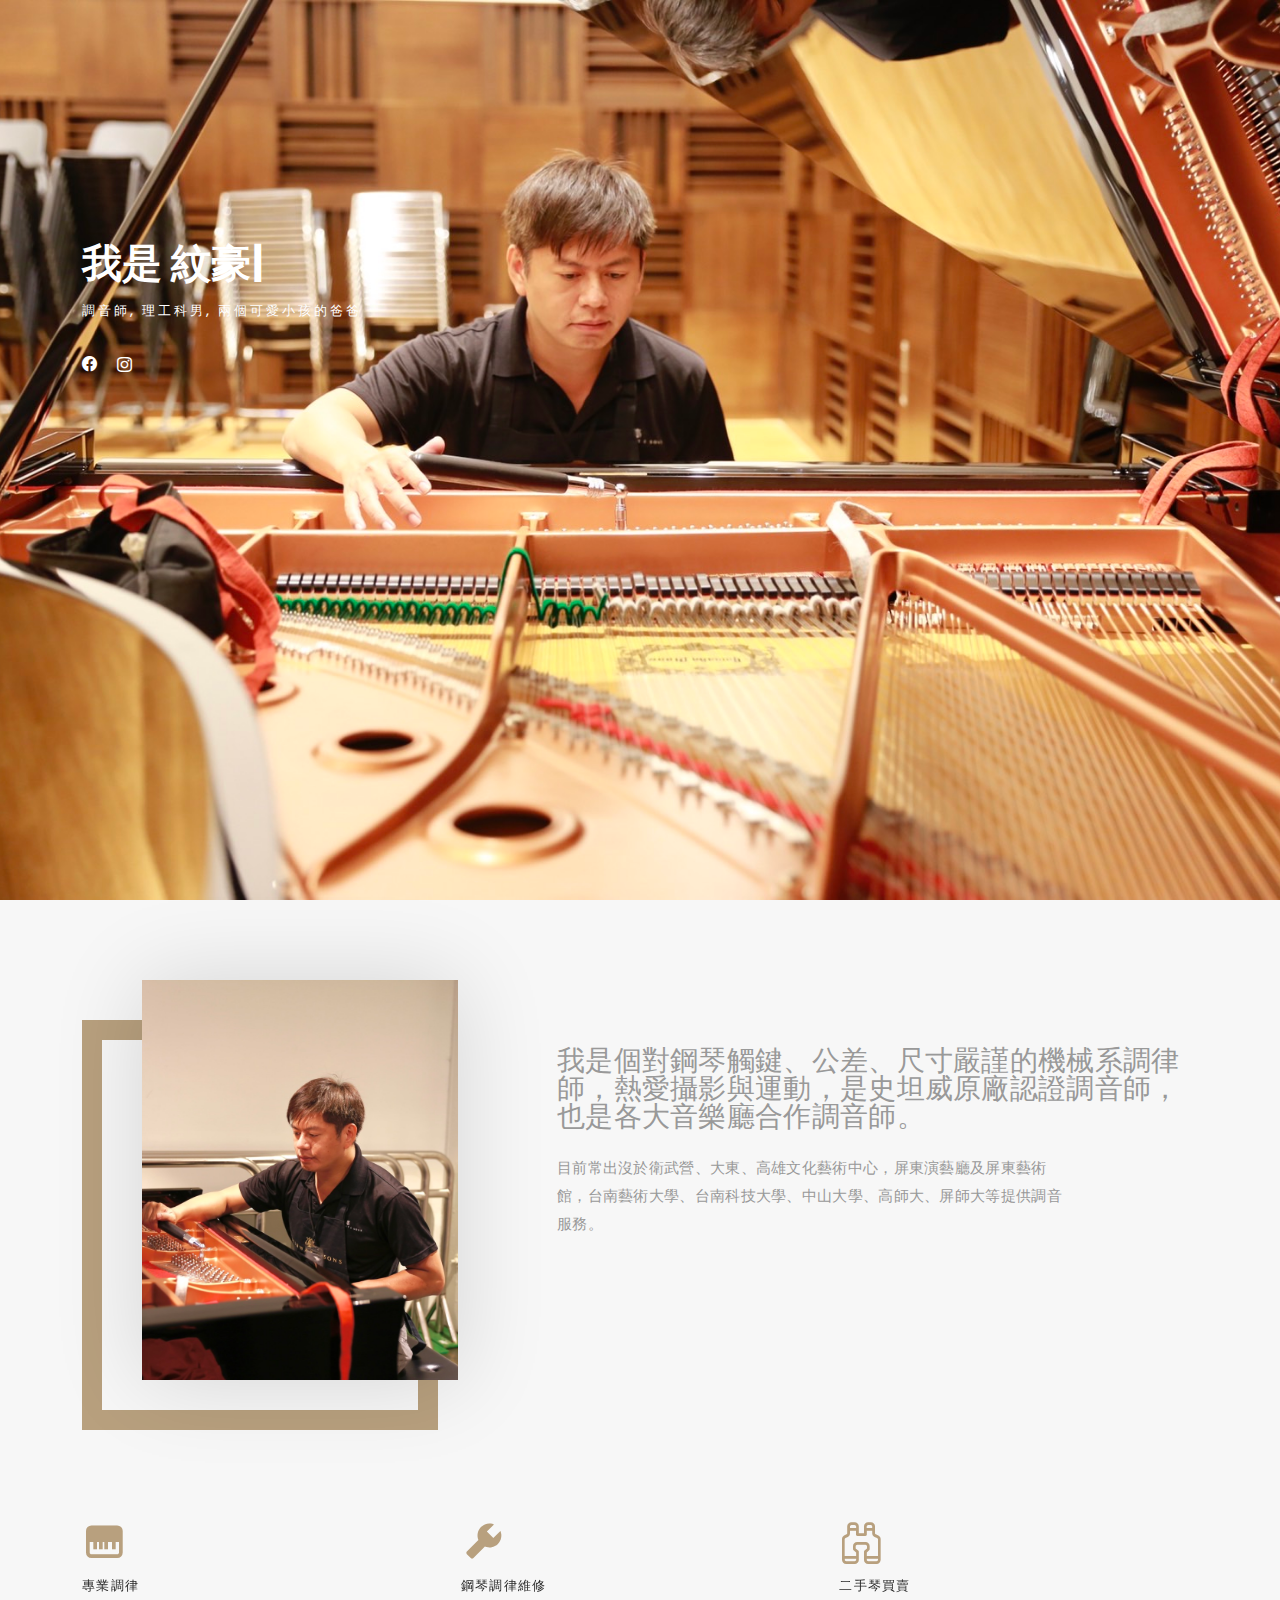
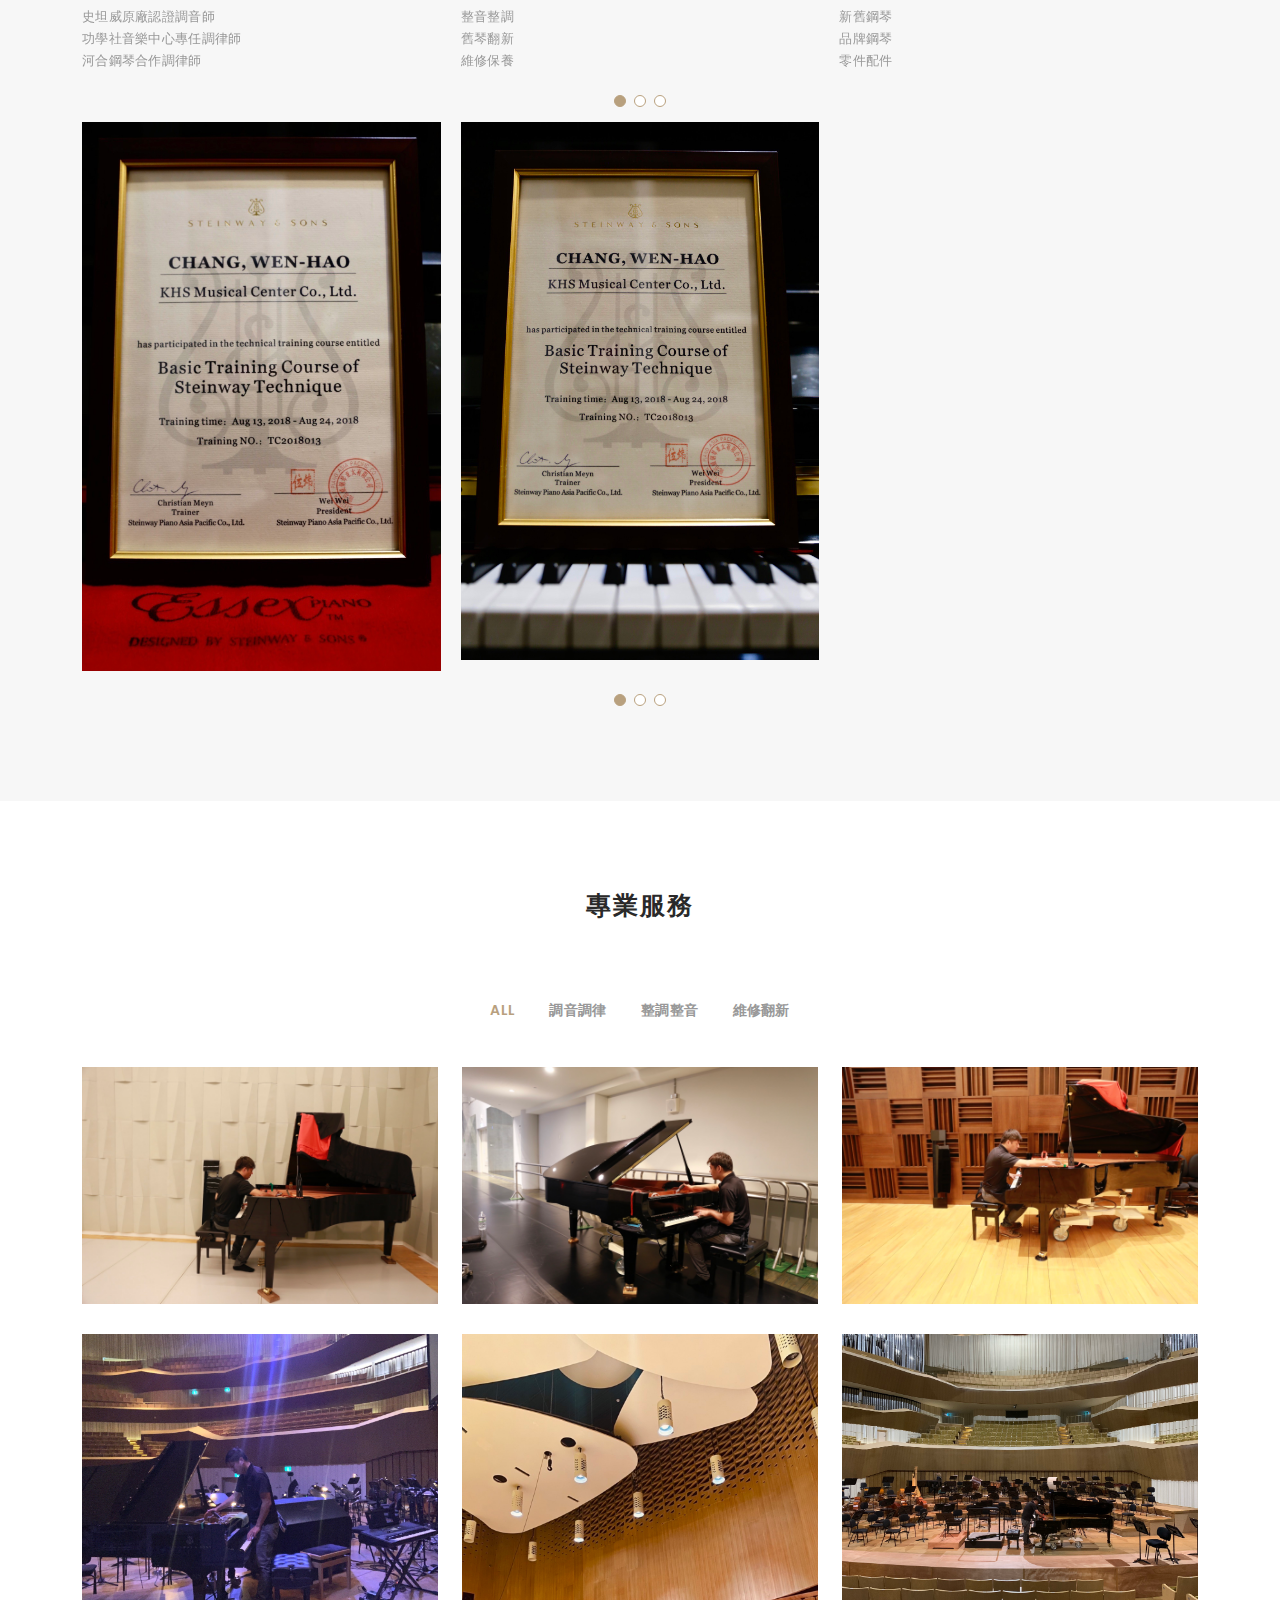
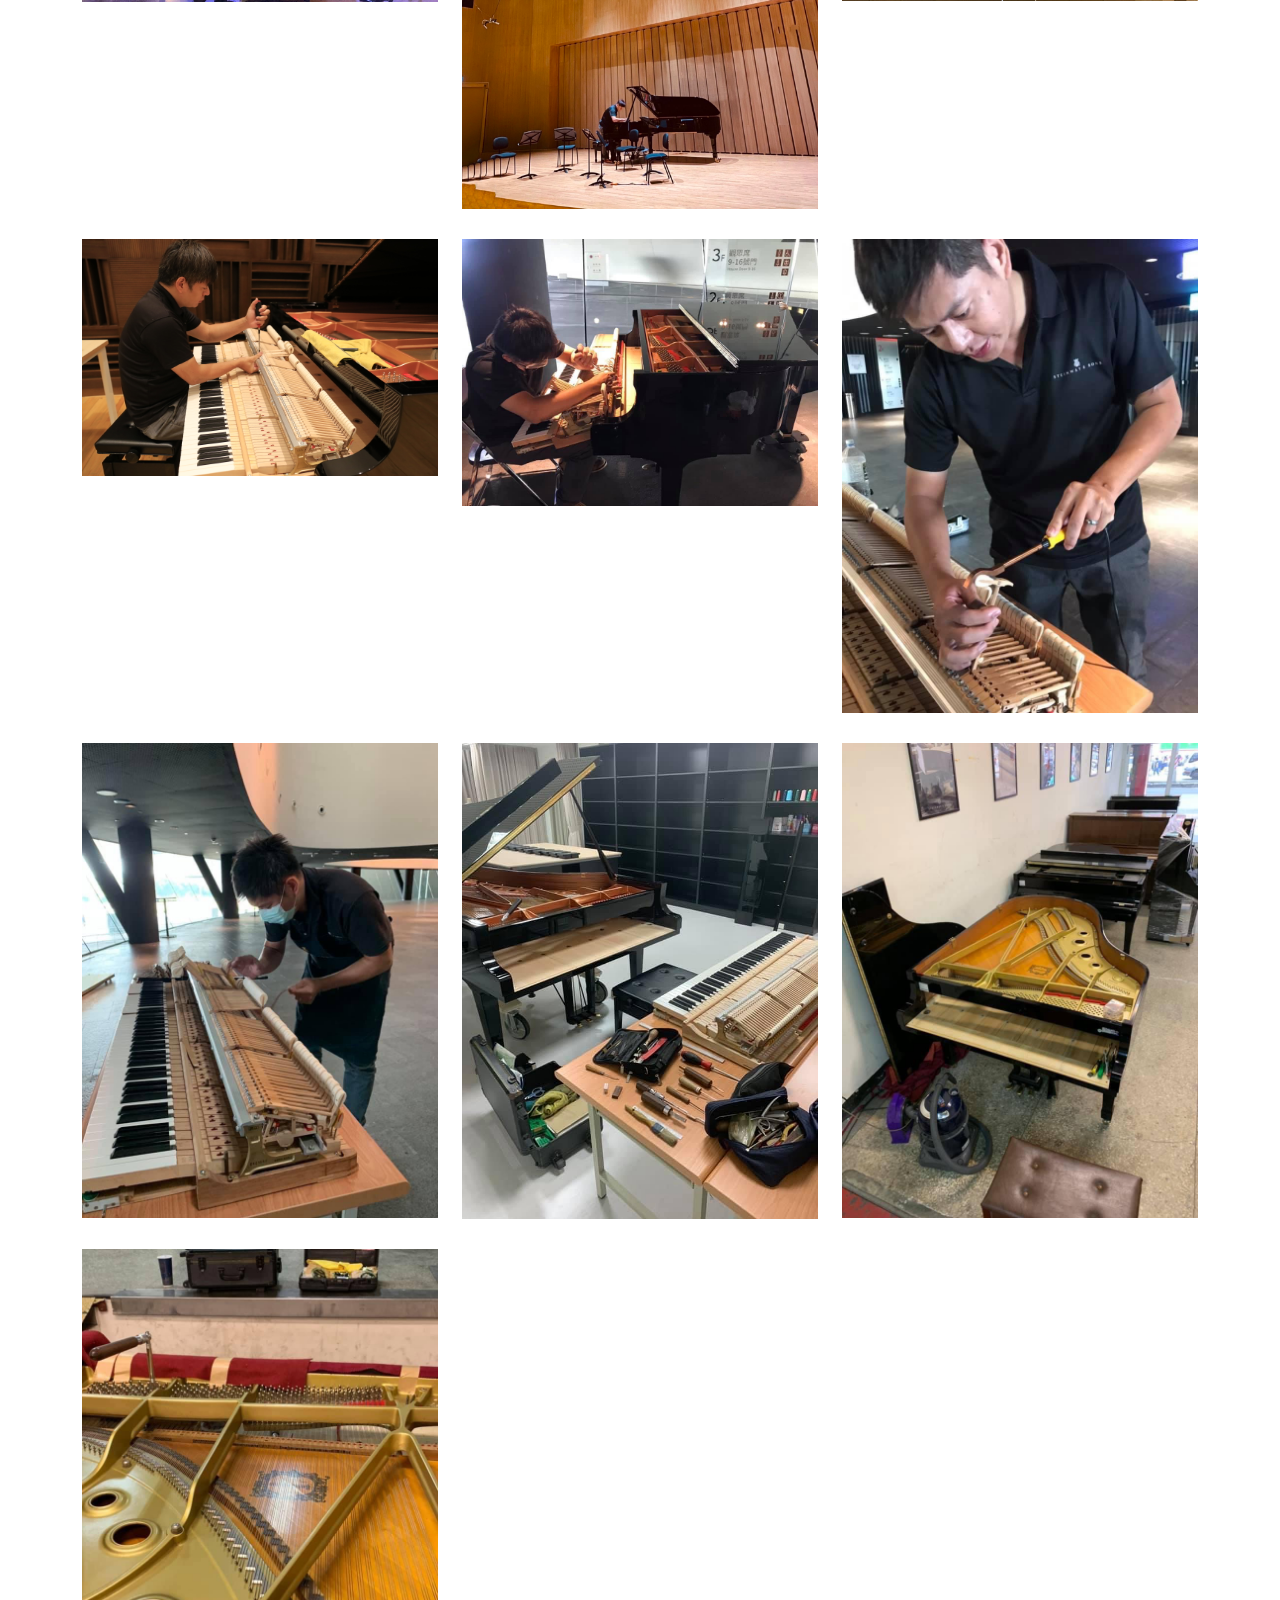
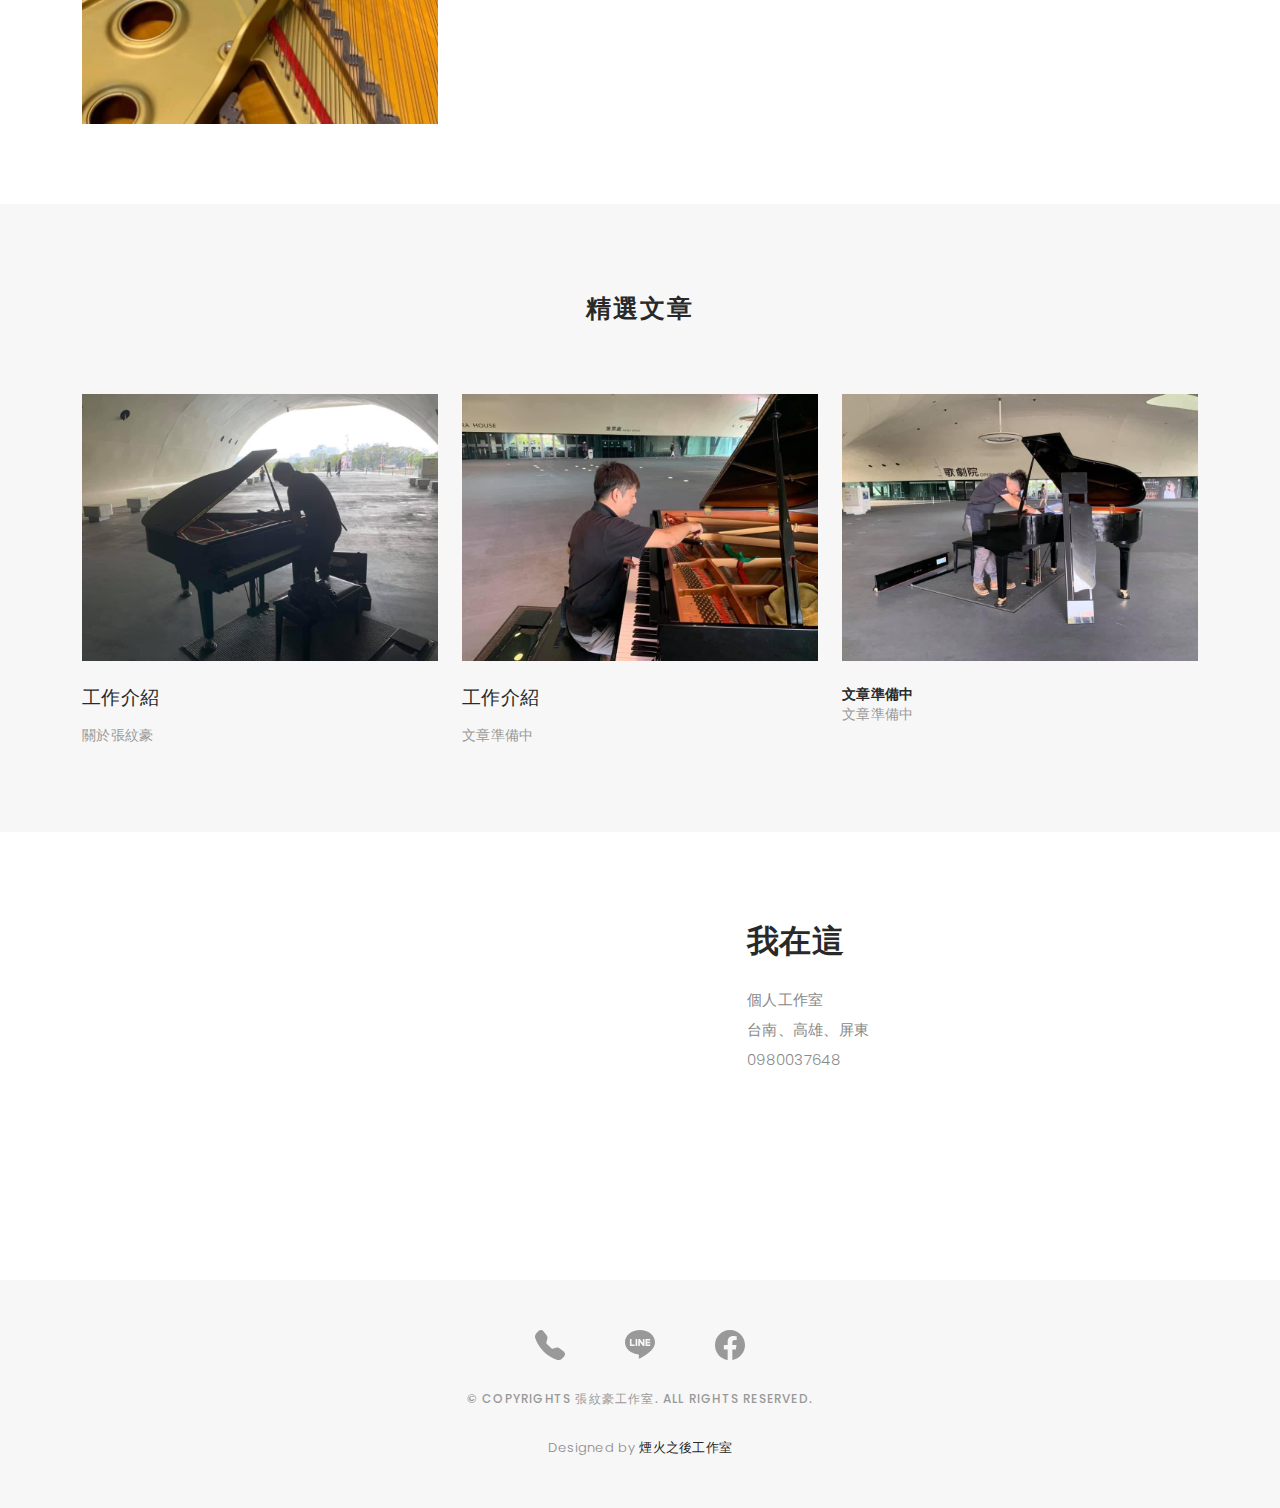
==== commit c36120d9: "20220423 1525" ====
--- a/index.html
+++ b/index.html
@@ -167,6 +167,10 @@
               <img src="assets/img/portfolio/img2.jpg" class="img-fluid" alt="">
             </div>
 
+            <div class="swiper-slide">
+              <img src="assets/img/portfolio/img3.jpg" class="img-fluid" alt="">
+            </div>
+
           </div>
           <div class="swiper-pagination"></div>
         </div>
@@ -268,8 +272,8 @@
           <div class="col-lg-4 col-md-6 portfolio-item filter-adjust">
             <img src="assets/img/portfolio/adjust-1.jpg" class="img-fluid" alt="">
             <div class="portfolio-info">
-              <h4>App 2</h4>
-              <p>App</p>
+              <h4>衛武營琴房大保養</h4>
+              <p>琴槌基礎對弦</p>
               <a href="assets/img/portfolio/adjust-1.jpg" data-gallery="portfolioGallery"
                 class="portfolio-lightbox preview-link" title="App 2"><i class="bi bi-zoom-in"></i></a>
               <!-- <a href="portfolio-details.html" class="details-link" title="More Details"><i class="bx bx-link"></i></a> -->
@@ -428,7 +432,7 @@
           <div class="row">
 
             <div class="col-lg-3 offset-lg-3">
-            <iframe src="https://www.google.com/maps/embed?pb=!1m18!1m12!1m3!1d3640.2684627314284!2d120.64877531536776!3d24.16231587883145!2m3!1f0!2f0!3f0!3m2!1i1024!2i768!4f13.1!3m3!1m2!1s0x34693d8ef07cecb5%3A0x4678b9256b8e3392!2z5Y-w5Lit6YeR6Yyi6LG56Ieq5Yqp5byPS1RW!5e0!3m2!1szh-TW!2stw!4v1638892442699!5m2!1szh-TW!2stw" width="351" height="263.25" style="border:0;" allowfullscreen="" loading="lazy"></iframe>
+            <iframe src="https://www.google.com/maps/embed?pb=!1m18!1m12!1m3!1d3681.783569887078!2d120.31804747144726!3d22.661856706764414!2m3!1f0!2f0!3f0!3m2!1i1024!2i768!4f13.1!3m3!1m2!1s0x346e0518eedcf183%3A0xf84547617c7b2c6b!2zODA36auY6ZuE5biC5LiJ5rCR5Y2A6YeR5bGx6LevMzYw5be3MTXomZ8!5e0!3m2!1szh-TW!2stw!4v1650696393760!5m2!1szh-TW!2stw" width="351" height="263.25" style="border:0;" allowfullscreen="" loading="lazy"></iframe>
             </div>
 
             <div class="col-lg-3 offset-lg-1">
@@ -510,7 +514,8 @@
             </a>
           </li>
           <li>
-            <a href="https://line.me/ti/p/znUdDfn3K">
+            <a href="https://line.me/ti/p/kO_fqtZf1J">
+              <!-- <a href="https://line.me/ti/p/ww_vRpcBfL"> -->
               <svg xmlns="http://www.w3.org/2000/svg" width="30" height="30" fill="currentColor" class="bi bi-line"
                 viewBox="0 0 16 16">
                 <path
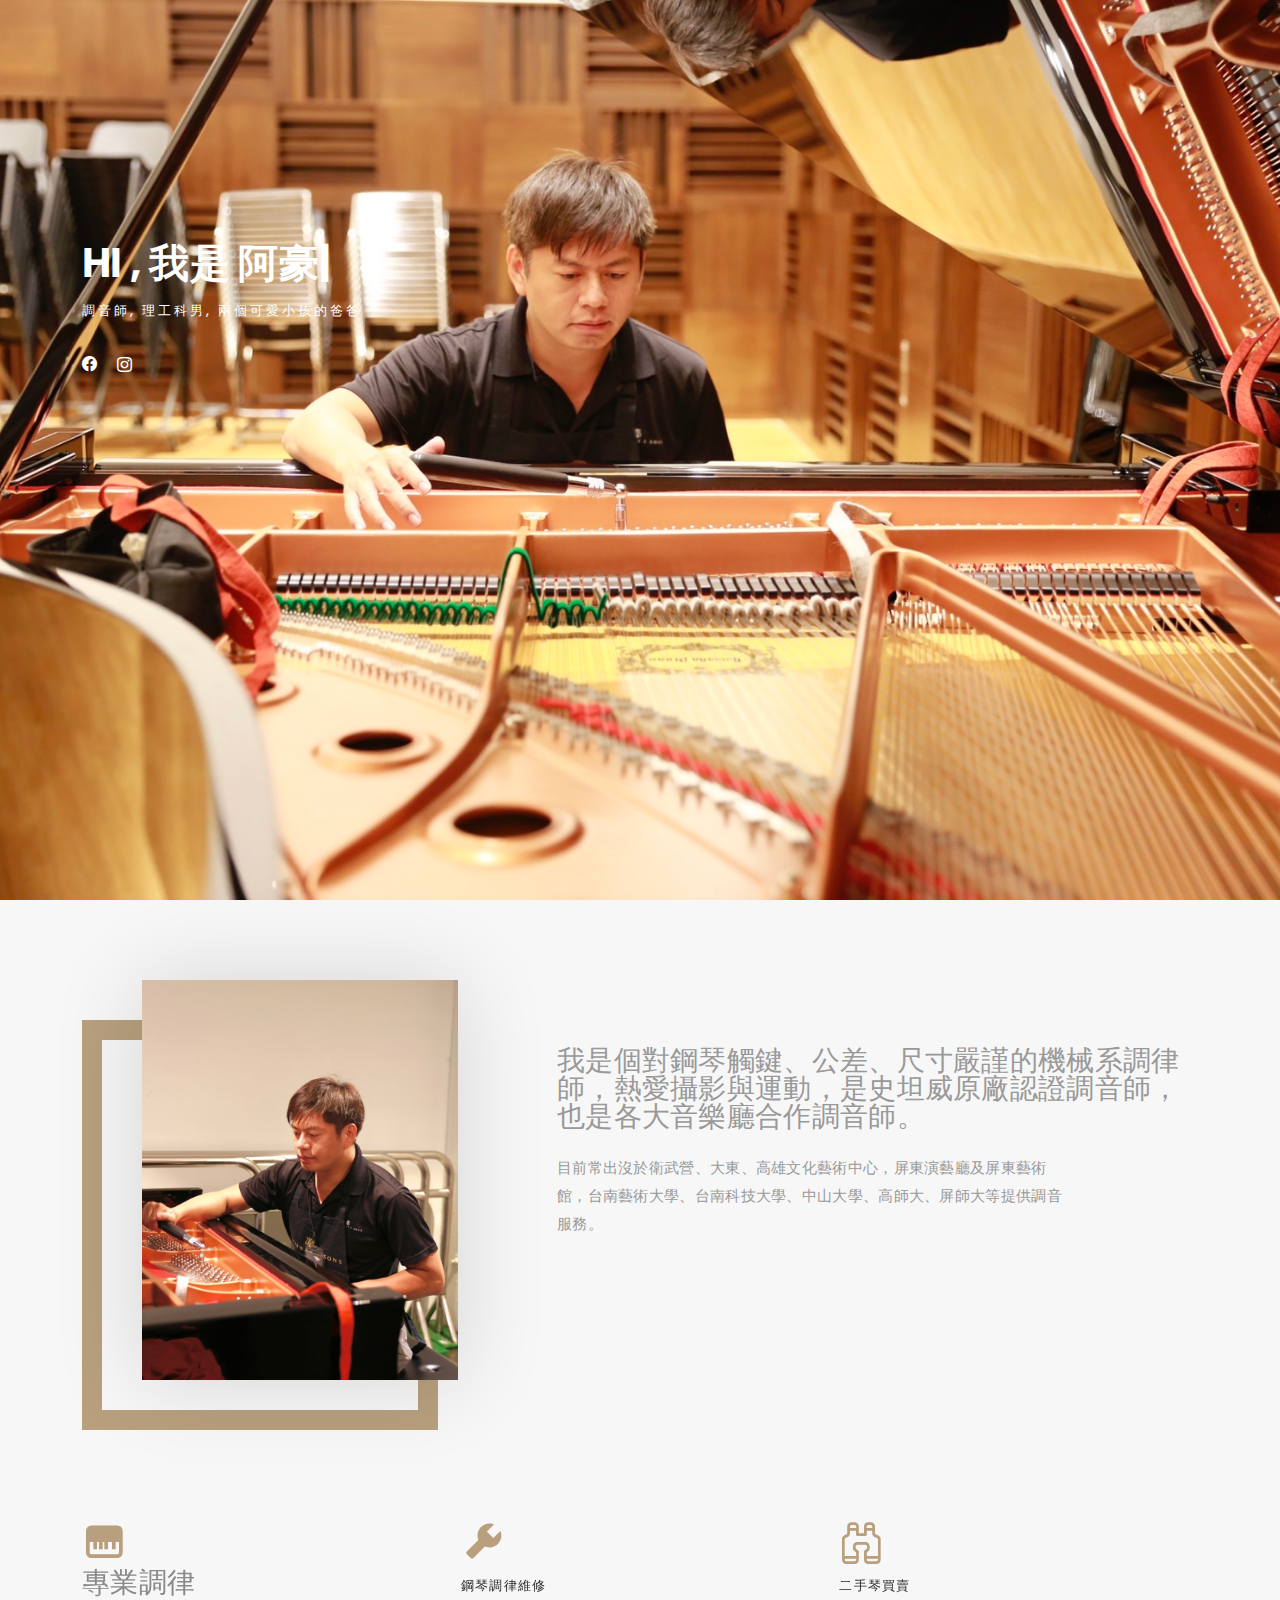
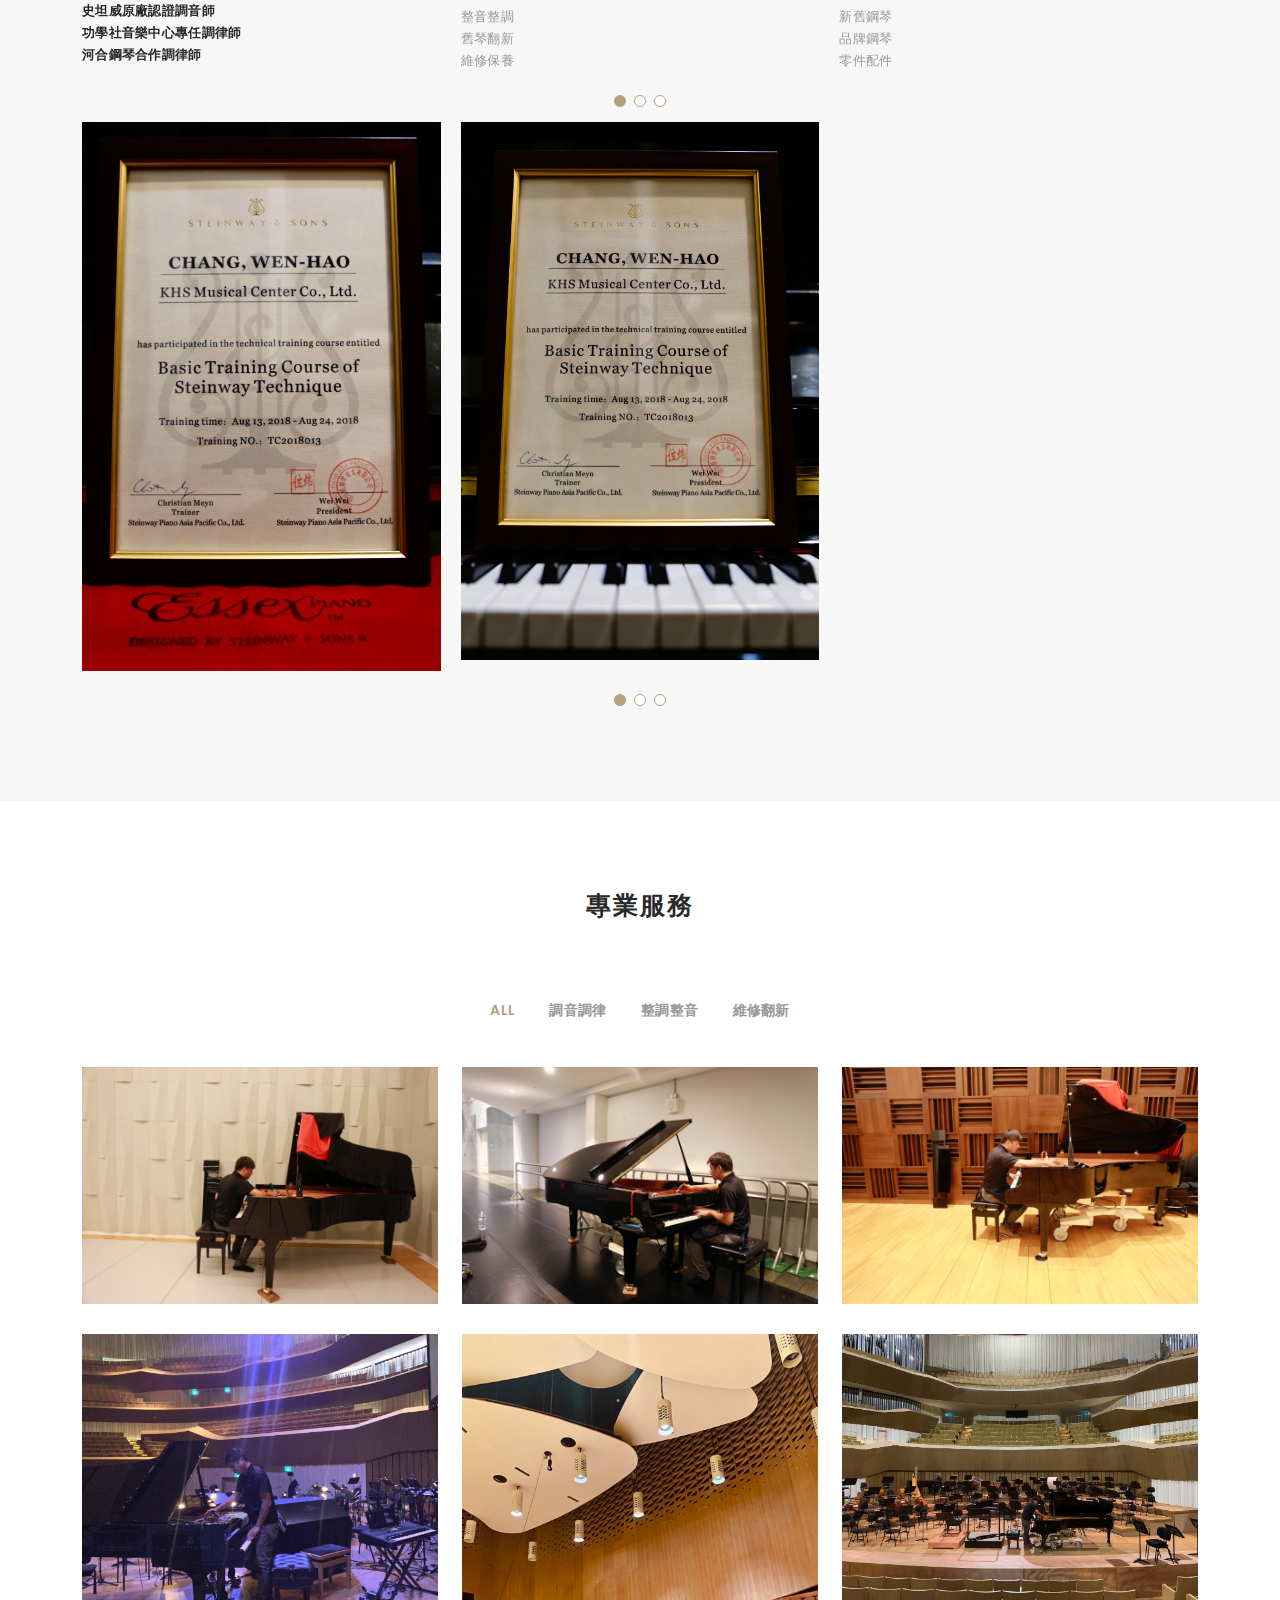
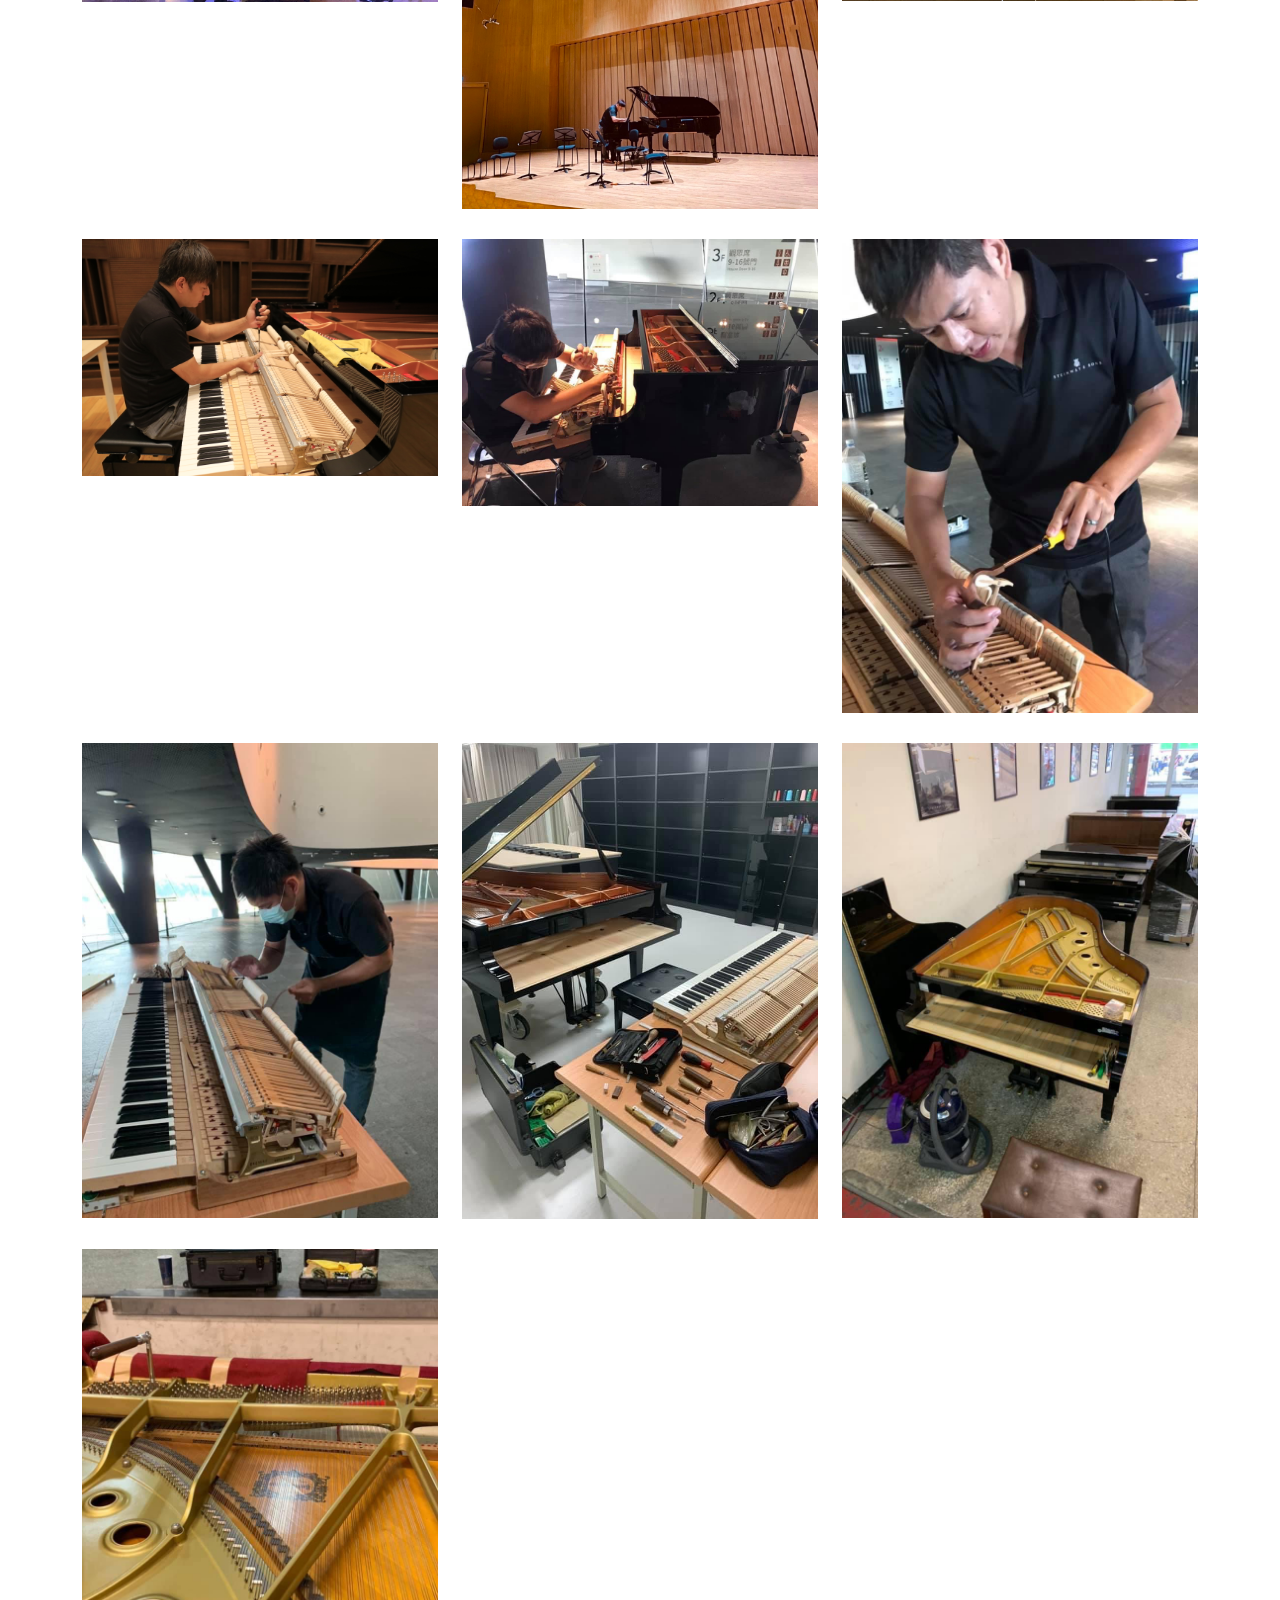
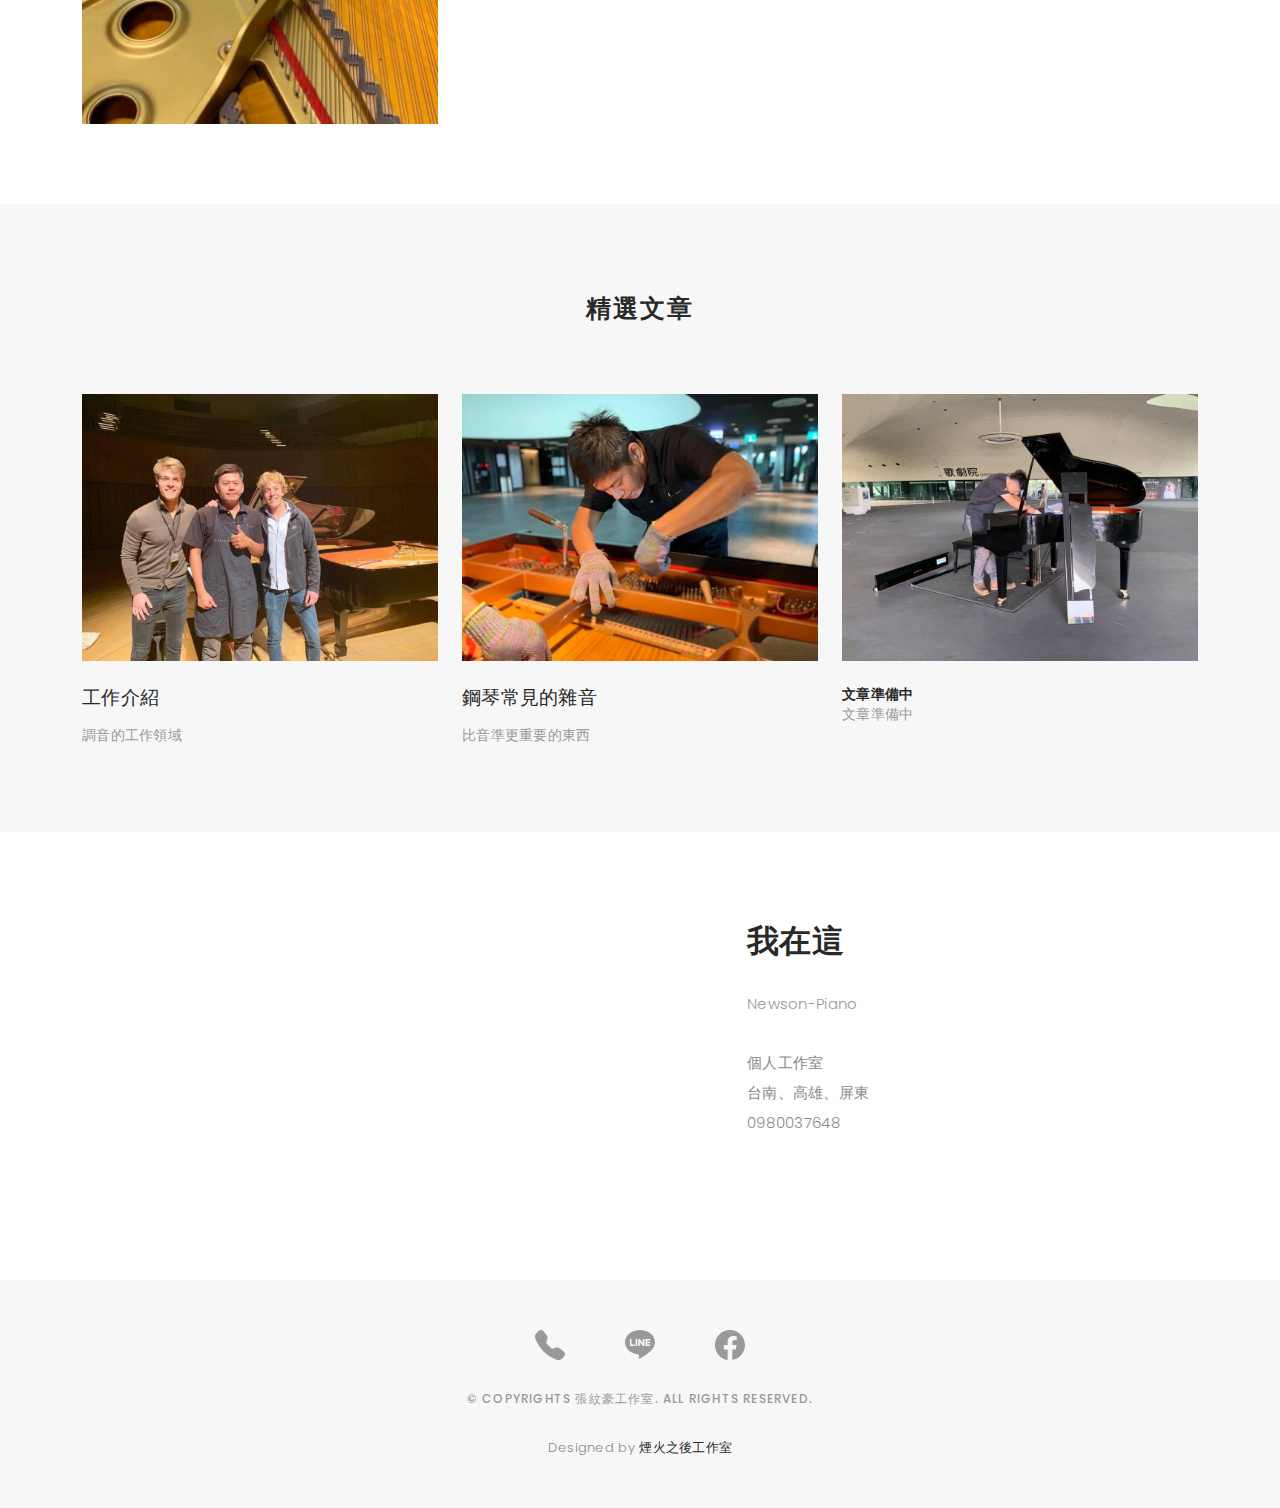
==== commit 41dbd0d5: "20200423 1553" ====
--- a/index.html
+++ b/index.html
@@ -73,7 +73,7 @@
 
     <div class="container">
       <div class="hero-content">
-        <h1>我是 <span class="typed" data-typed-items=" 紋豪, 調音師, 理工科男, 兩個可愛小孩的爸爸"></span></h1>
+        <h1>Hi , 我是 <span class="typed" data-typed-items=" 阿豪, 調音師, 理工科男, 兩個可愛小孩的爸爸"></span></h1>
         <p>調音師, 理工科男, 兩個可愛小孩的爸爸</p>
 
         <ul class="list-unstyled list-social">
@@ -124,10 +124,10 @@
             <div class="swiper-slide">
               <div class="services-block">
                 <i class='bx bxs-piano'></i>
-                <span>專業調律</span>
-                <p class="separator">史坦威原廠認證調音師</p>
-                <p class="separator">功學社音樂中心專任調律師</p>
-                <p class="separator">河合鋼琴合作調律師</p>
+                <h3>專業調律</h3>
+                <h2 class="separator">史坦威原廠認證調音師</h2>
+                <h2 class="separator">功學社音樂中心專任調律師</h2>
+                <h2 class="separator">河合鋼琴合作調律師</h2>
               </div>
             </div><!-- End testimonial item -->
 
@@ -375,7 +375,7 @@
                 <div class="journal-txt">
 
                   <h4><a href="blog-single-1.html">工作介紹</a></h4>
-                  <p class="separator">關於張紋豪
+                  <p class="separator">調音的工作領域
                   </p>
 
                 </div>
@@ -392,8 +392,8 @@
 
                 <div class="journal-txt">
 
-                  <h4><a href="blog-single-2.html">工作介紹</a></h4>
-                  <p class="separator">文章準備中
+                  <h4><a href="blog-single-2.html">鋼琴常見的雜音</a></h4>
+                  <p class="separator">比音準更重要的東西
                   </p>
 
                 </div>
@@ -441,6 +441,7 @@
                 <h2 class="mb-30">我在這</h2>
 
                 <ul class="contact-details">
+                  <li><p>Newson-Piano</p></li>
                   <li><span>個人工作室</span></li>
                   <li><span>台南、高雄、屏東</span></li>
                   <li><span>0980037648</span></li>
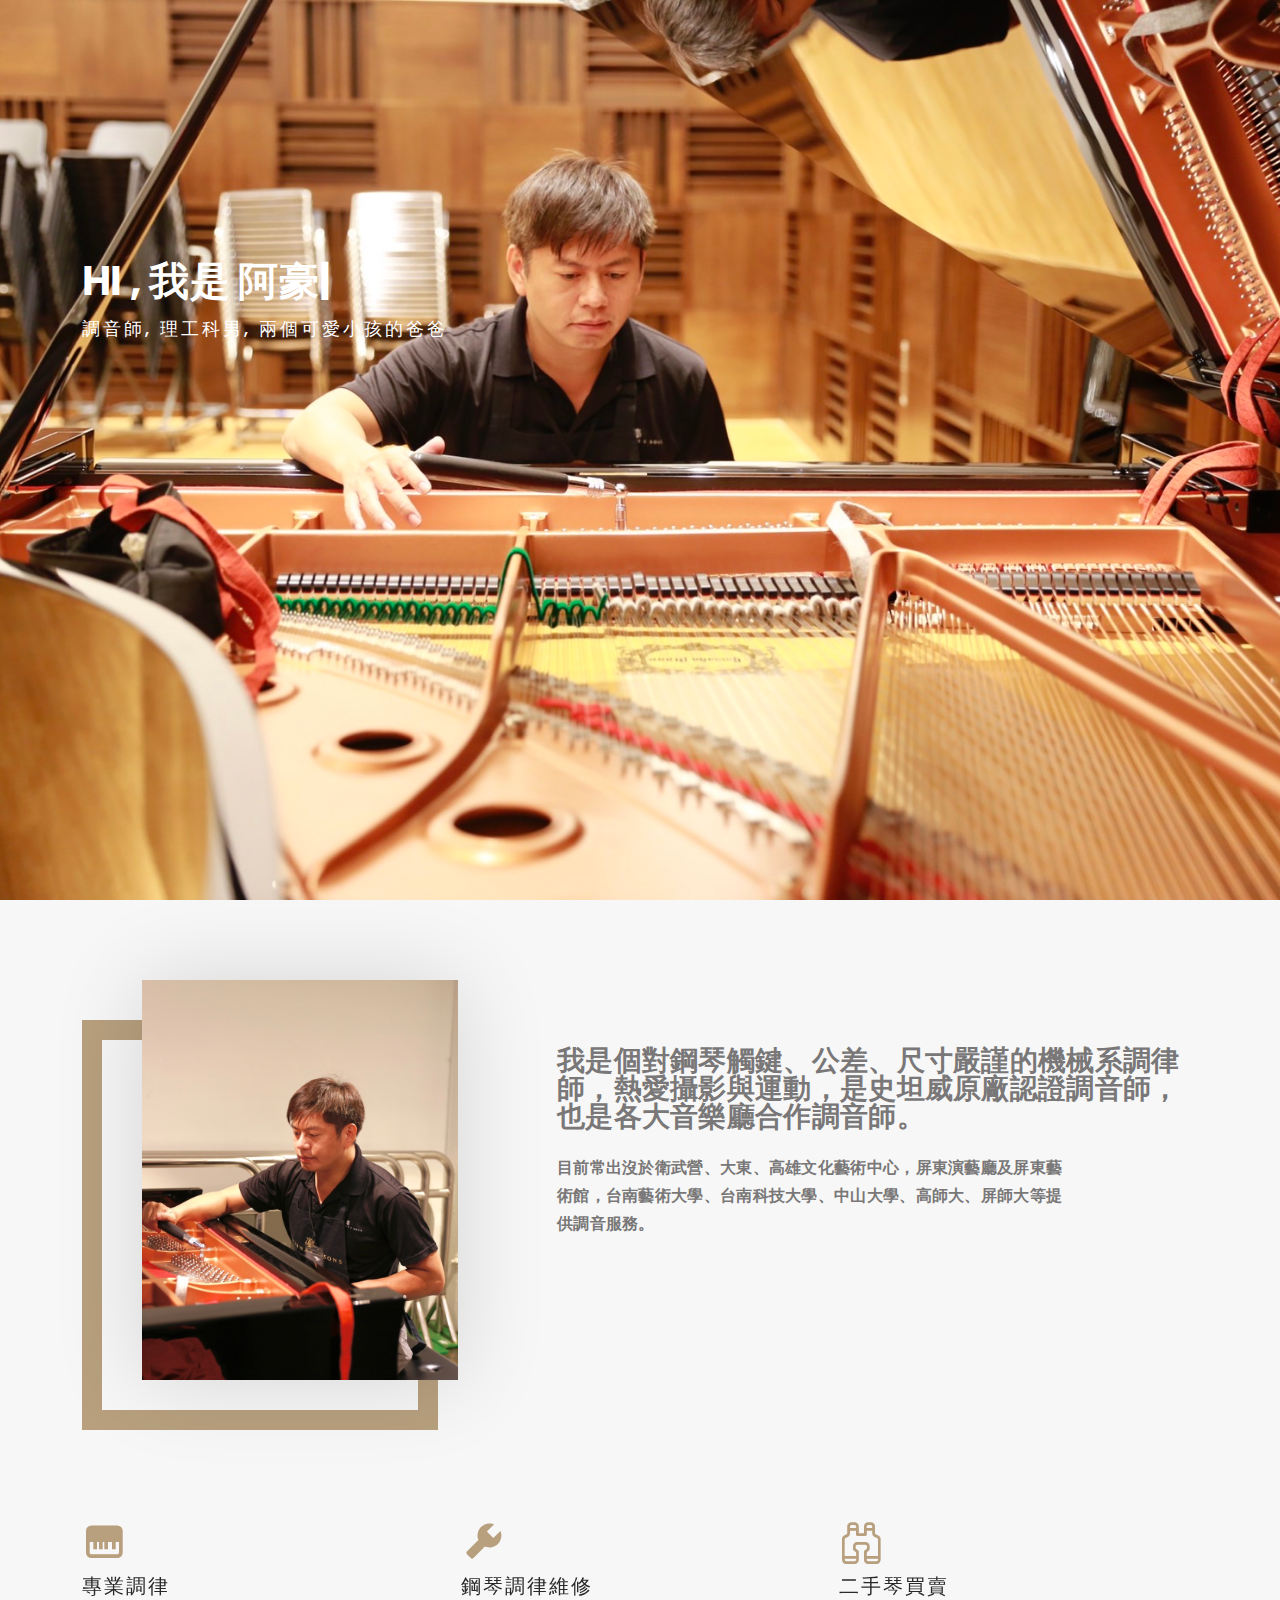
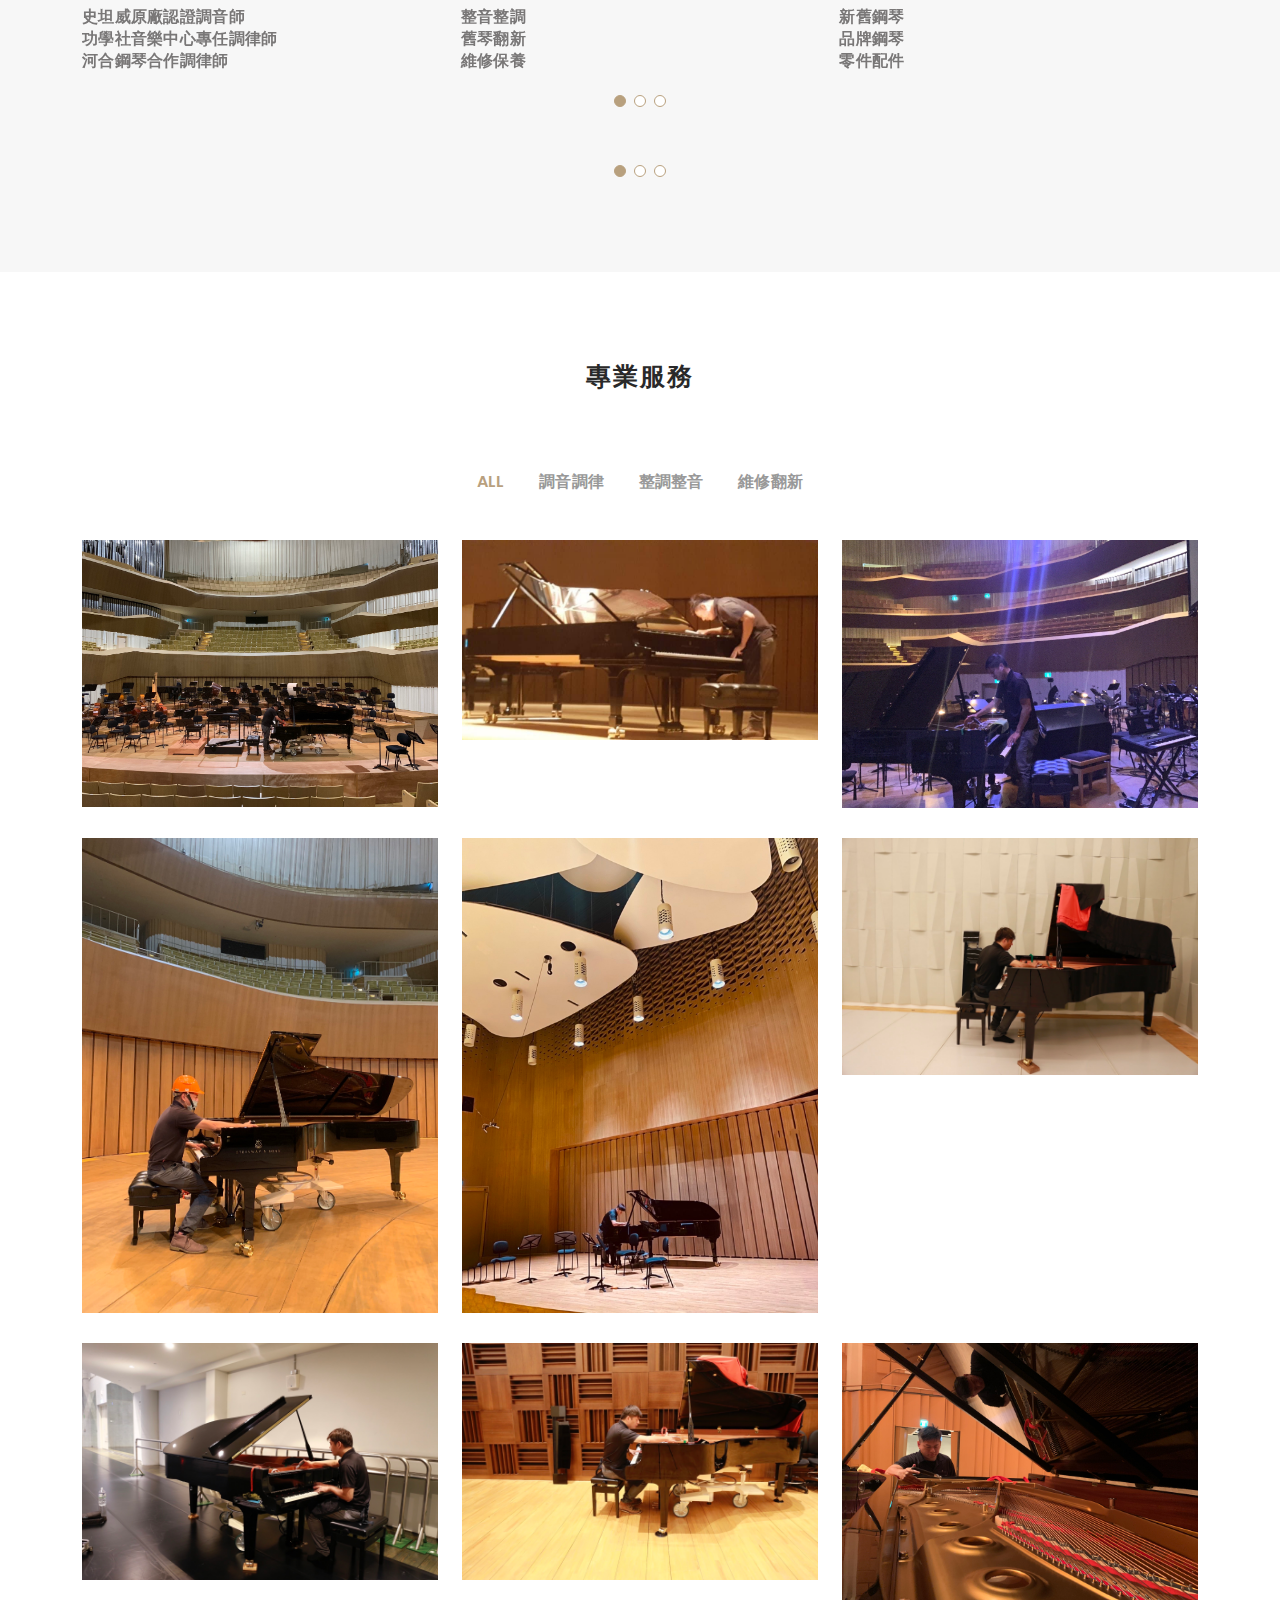
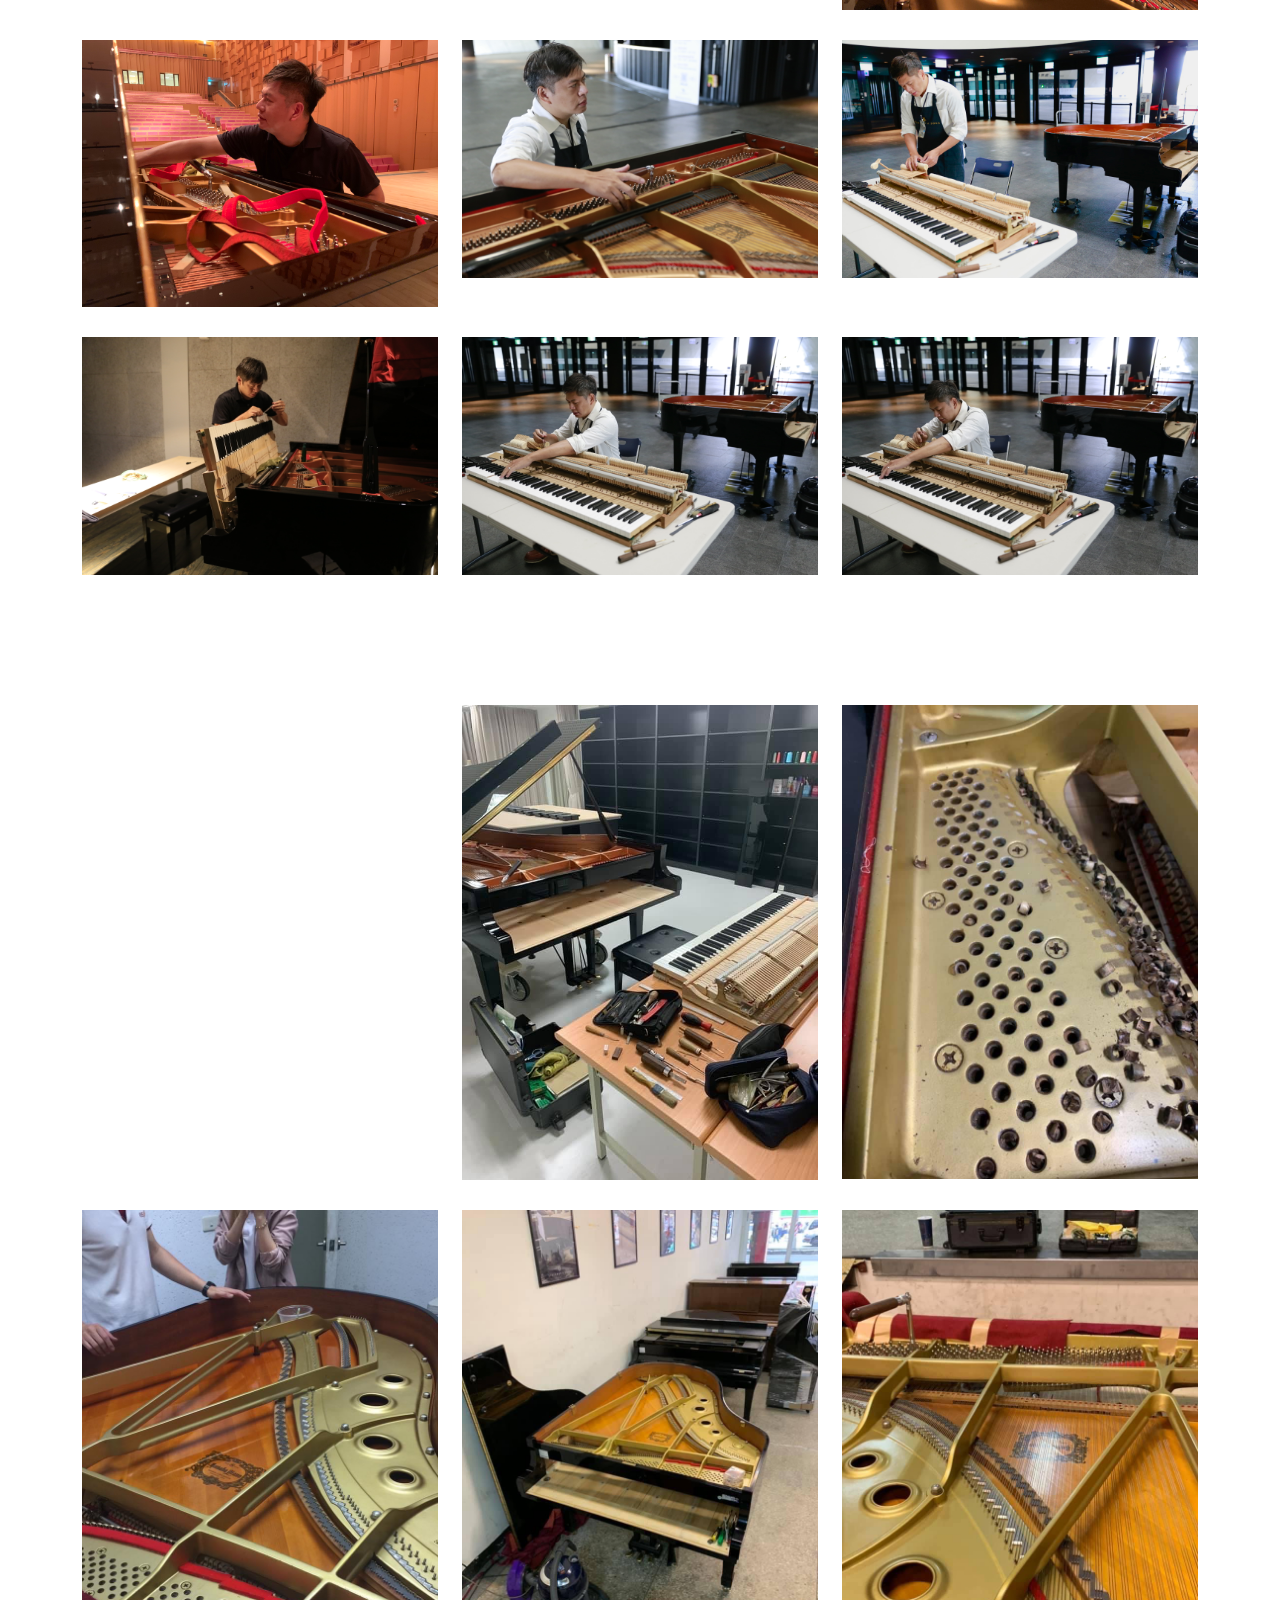
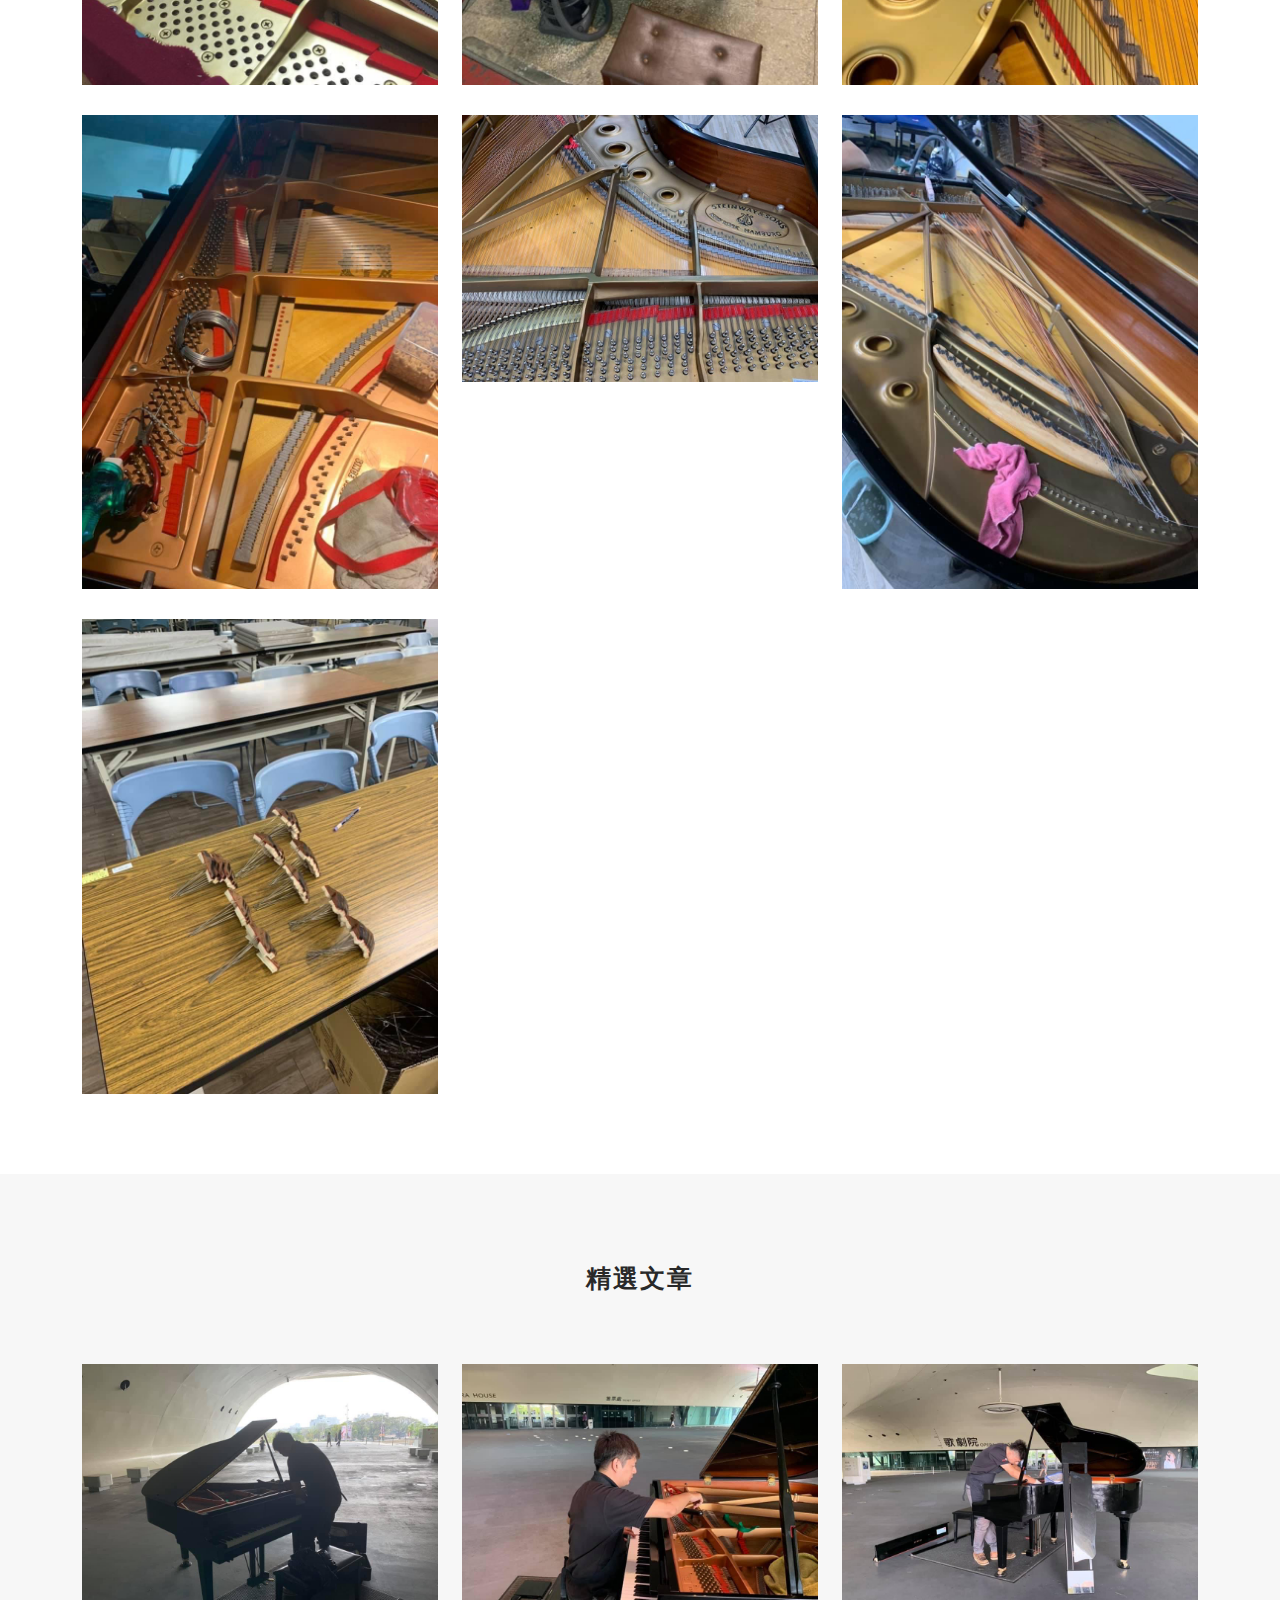
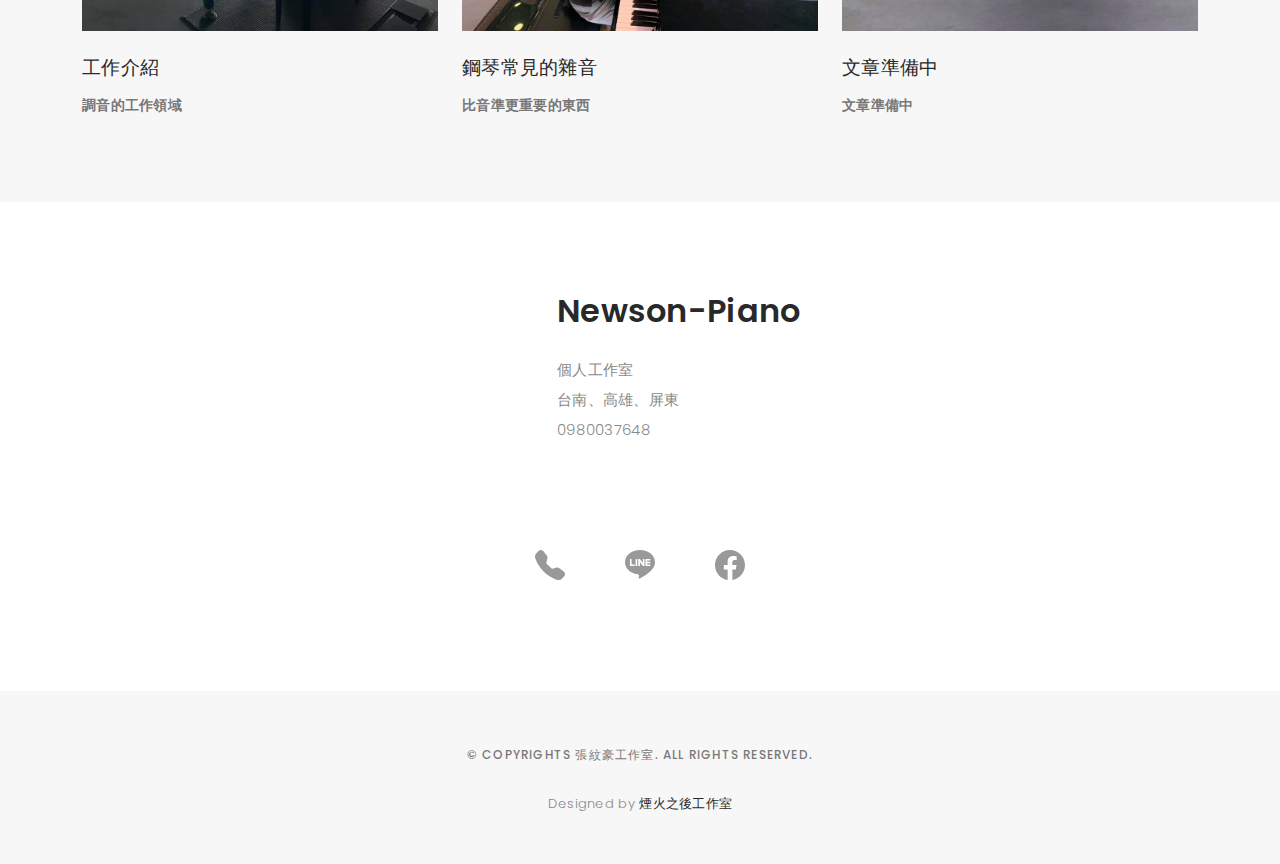
==== commit 0469ce54: "20220515" ====
--- a/index.html
+++ b/index.html
@@ -76,12 +76,12 @@
         <h1>Hi , 我是 <span class="typed" data-typed-items=" 阿豪, 調音師, 理工科男, 兩個可愛小孩的爸爸"></span></h1>
         <p>調音師, 理工科男, 兩個可愛小孩的爸爸</p>
 
-        <ul class="list-unstyled list-social">
+        <!-- <ul class="list-unstyled list-social">
           <li><a href="https://www.facebook.com/vivi.newson"><i class="bi bi-facebook"></i></a></li>
-          <!-- <li><a href="#"><i class="bi bi-twitter"></i></a></li> -->
+          <li><a href="#"><i class="bi bi-twitter"></i></a></li>
           <li><a href="#"><i class="bi bi-instagram"></i></a></li>
-          <!-- <li><a href="#"><i class="bi bi-linkedin"></i></a></li> -->
-        </ul>
+          <li><a href="#"><i class="bi bi-linkedin"></i></a></li>
+        </ul> -->
       </div>
     </div>
   </div><!-- End Hero -->
@@ -117,17 +117,17 @@
     <!-- ======= Services Section ======= -->
     <div id="services">
       <div class="container">
-    <!-- swiper-1 -->
+        <!-- swiper-1 -->
         <div class="services-slider swiper-container" data-aos="fade-up" data-aos-delay="100">
           <div class="swiper-wrapper">
 
             <div class="swiper-slide">
               <div class="services-block">
                 <i class='bx bxs-piano'></i>
-                <h3>專業調律</h3>
-                <h2 class="separator">史坦威原廠認證調音師</h2>
-                <h2 class="separator">功學社音樂中心專任調律師</h2>
-                <h2 class="separator">河合鋼琴合作調律師</h2>
+                <span>專業調律</span>
+                <p class="separator">史坦威原廠認證調音師</p>
+                <p class="separator">功學社音樂中心專任調律師</p>
+                <p class="separator">河合鋼琴合作調律師</p>
               </div>
             </div><!-- End testimonial item -->
 
@@ -155,20 +155,20 @@
           </div>
           <div class="swiper-pagination"></div>
         </div>
-      <!-- swiper-2 -->
+        <!-- swiper-2 -->
         <div class="services-slider swiper-container" data-aos="fade-up" data-aos-delay="100">
           <div class="swiper-wrapper">
 
             <div class="swiper-slide">
-              <img src="assets/img/portfolio/img1.jpg" class="img-fluid" alt="">
+              <img src="assets/img/portfolio/license-1.jpg" class="img-fluid" alt="">
             </div><!-- End testimonial item -->
 
             <div class="swiper-slide">
-              <img src="assets/img/portfolio/img2.jpg" class="img-fluid" alt="">
+              <img src="assets/img/portfolio/license-2.jpg" class="img-fluid" alt="">
             </div>
 
             <div class="swiper-slide">
-              <img src="assets/img/portfolio/img3.jpg" class="img-fluid" alt="">
+              <img src="assets/img/portfolio/license-3.jpg" class="img-fluid" alt="">
             </div>
 
           </div>
@@ -203,153 +203,322 @@
 
         <div class="row portfolio-container">
 
-          <div class="col-lg-4 col-md-6 portfolio-item filter-tuning">
-            <img src="assets/img/portfolio/tuning-1.jpg" class="img-fluid" alt="">
-            <div class="portfolio-info">
-              <h4>App 1</h4>
-              <p>App</p>
-              <a href="assets/img/portfolio/tuning-1.jpg" data-gallery="portfolioGallery"
-                class="portfolio-lightbox preview-link" title="App 1"><i class="bi bi-zoom-in"></i></a>
-              <!-- <a href="portfolio-details.html" class="details-link" title="More Details"><i class="bx bx-link"></i></a> -->
-            </div>
-          </div>
-
-          <div class="col-lg-4 col-md-6 portfolio-item filter-tuning">
-            <img src="assets/img/portfolio/tuning-2.jpg" class="img-fluid" alt="">
-            <div class="portfolio-info">
-              <h4>Web 3</h4>
-              <p>Web</p>
-              <a href="assets/img/portfolio/tuning-2.jpg" data-gallery="portfolioGallery"
-                class="portfolio-lightbox preview-link" title="Web 3"><i class="bi bi-zoom-in"></i></a>
-              <!-- <a href="portfolio-details.html" class="details-link" title="More Details"><i class="bx bx-link"></i></a> -->
-            </div>
-          </div>
-
-          <div class="col-lg-4 col-md-6 portfolio-item filter-tuning">
-            <img src="assets/img/portfolio/tuning-3.jpg" class="img-fluid" alt="">
-            <div class="portfolio-info">
-              <h4>Web 3</h4>
-              <p>Web</p>
-              <a href="assets/img/portfolio/tuning-3.jpg" data-gallery="portfolioGallery"
-                class="portfolio-lightbox preview-link" title="Web 3"><i class="bi bi-zoom-in"></i></a>
-              <!-- <a href="portfolio-details.html" class="details-link" title="More Details"><i class="bx bx-link"></i></a> -->
-            </div>
-          </div>
-
-          <div class="col-lg-4 col-md-6 portfolio-item filter-tuning">
-            <img src="assets/img/portfolio/tuning-4.jpg" class="img-fluid" alt="">
-            <div class="portfolio-info">
-              <h4>Web 3</h4>
-              <p>Web</p>
-              <a href="assets/img/portfolio/tuning-4.jpg" data-gallery="portfolioGallery"
-                class="portfolio-lightbox preview-link" title="Web 3"><i class="bi bi-zoom-in"></i></a>
-              <!-- <a href="portfolio-details.html" class="details-link" title="More Details"><i class="bx bx-link"></i></a> -->
-            </div>
-          </div>
-
-          <div class="col-lg-4 col-md-6 portfolio-item filter-tuning">
-            <img src="assets/img/portfolio/tuning-5.jpg" class="img-fluid" alt="">
-            <div class="portfolio-info">
-              <h4>Web 3</h4>
-              <p>Web</p>
-              <a href="assets/img/portfolio/tuning-5.jpg" data-gallery="portfolioGallery"
-                class="portfolio-lightbox preview-link" title="Web 3"><i class="bi bi-zoom-in"></i></a>
-              <!-- <a href="portfolio-details.html" class="details-link" title="More Details"><i class="bx bx-link"></i></a> -->
-            </div>
-          </div>
-
-          <div class="col-lg-4 col-md-6 portfolio-item filter-tuning">
-            <img src="assets/img/portfolio/tuning-6.jpg" class="img-fluid" alt="">
-            <div class="portfolio-info">
-              <h4>Web 3</h4>
-              <p>Web</p>
-              <a href="assets/img/portfolio/tuning-6.jpg" data-gallery="portfolioGallery"
-                class="portfolio-lightbox preview-link" title="Web 3"><i class="bi bi-zoom-in"></i></a>
-              <!-- <a href="portfolio-details.html" class="details-link" title="More Details"><i class="bx bx-link"></i></a> -->
-            </div>
-          </div>
-
+          <!-- 調音調律 -->
+          <div class="col-lg-4 col-md-6 portfolio-item filter-tuning">
+            <img src="assets/img/portfolio/tuning-1.jpeg" class="img-fluid" alt="">
+            <div class="portfolio-info">
+              <h4>衛武營音樂廳調音</h4>
+              <!-- <p>說明</p> -->
+              <a href="assets/img/portfolio/tuning-1.jpeg" data-gallery="portfolioGallery"
+                class="portfolio-lightbox preview-link" title="衛武營音樂廳調音"><i class="bi bi-zoom-in"></i></a>
+              <!-- <a href="portfolio-details.html" class="details-link" title="More Details"><i class="bx bx-link"></i></a> -->
+            </div>
+          </div>
+          <div class="col-lg-4 col-md-6 portfolio-item filter-tuning">
+            <img src="assets/img/portfolio/tuning-2.jpeg" class="img-fluid" alt="">
+            <div class="portfolio-info">
+              <h4>衛武營音樂廳調音聽眾視角</h4>
+              <!-- <p>說明</p> -->
+              <a href="assets/img/portfolio/tuning-2.jpeg" data-gallery="portfolioGallery"
+                class="portfolio-lightbox preview-link" title="衛武營音樂廳調音聽眾視角"><i class="bi bi-zoom-in"></i></a>
+              <!-- <a href="portfolio-details.html" class="details-link" title="More Details"><i class="bx bx-link"></i></a> -->
+            </div>
+          </div>
+          <div class="col-lg-4 col-md-6 portfolio-item filter-tuning">
+            <img src="assets/img/portfolio/tuning-3.jpeg" class="img-fluid" alt="">
+            <div class="portfolio-info">
+              <h4>衛武營音樂廳調音</h4>
+              <!-- <p>說明</p> -->
+              <a href="assets/img/portfolio/tuning-3.jpeg" data-gallery="portfolioGallery"
+                class="portfolio-lightbox preview-link" title="衛武營音樂廳調音"><i class="bi bi-zoom-in"></i></a>
+              <!-- <a href="portfolio-details.html" class="details-link" title="More Details"><i class="bx bx-link"></i></a> -->
+            </div>
+          </div>
+          <div class="col-lg-4 col-md-6 portfolio-item filter-tuning">
+            <img src="assets/img/portfolio/tuning-4.jpeg" class="img-fluid" alt="">
+            <div class="portfolio-info">
+              <h4>衛武營音樂廳調音</h4>
+              <!-- <p>說明</p> -->
+              <a href="assets/img/portfolio/tuning-4.jpeg" data-gallery="portfolioGallery"
+                class="portfolio-lightbox preview-link" title="衛武營音樂廳調音"><i class="bi bi-zoom-in"></i></a>
+              <!-- <a href="portfolio-details.html" class="details-link" title="More Details"><i class="bx bx-link"></i></a> -->
+            </div>
+          </div>
+          <div class="col-lg-4 col-md-6 portfolio-item filter-tuning">
+            <img src="assets/img/portfolio/tuning-5.jpeg" class="img-fluid" alt="">
+            <div class="portfolio-info">
+              <h4>衛武營音樂廳調音聽眾視角</h4>
+              <!-- <p>說明</p> -->
+              <a href="assets/img/portfolio/tuning-5.jpeg" data-gallery="portfolioGallery"
+                class="portfolio-lightbox preview-link" title="衛武營音樂廳調音聽眾視角"><i class="bi bi-zoom-in"></i></a>
+              <!-- <a href="portfolio-details.html" class="details-link" title="More Details"><i class="bx bx-link"></i></a> -->
+            </div>
+          </div>
+          <div class="col-lg-4 col-md-6 portfolio-item filter-tuning">
+            <img src="assets/img/portfolio/tuning-6.jpeg" class="img-fluid" alt="">
+            <div class="portfolio-info">
+              <h4>衛武營琴房調音</h4>
+              <!-- <p>說明</p> -->
+              <a href="assets/img/portfolio/tuning-6.jpeg" data-gallery="portfolioGallery"
+                class="portfolio-lightbox preview-link" title="衛武營琴房調音"><i class="bi bi-zoom-in"></i></a>
+              <!-- <a href="portfolio-details.html" class="details-link" title="More Details"><i class="bx bx-link"></i></a> -->
+            </div>
+          </div>
+          <div class="col-lg-4 col-md-6 portfolio-item filter-tuning">
+            <img src="assets/img/portfolio/tuning-7.jpeg" class="img-fluid" alt="">
+            <div class="portfolio-info">
+              <h4>衛武營琴房調音</h4>
+              <!-- <p>說明</p> -->
+              <a href="assets/img/portfolio/tuning-7.jpeg" data-gallery="portfolioGallery"
+                class="portfolio-lightbox preview-link" title="衛武營琴房調音"><i class="bi bi-zoom-in"></i></a>
+              <!-- <a href="portfolio-details.html" class="details-link" title="More Details"><i class="bx bx-link"></i></a> -->
+            </div>
+          </div>
+          <div class="col-lg-4 col-md-6 portfolio-item filter-tuning">
+            <img src="assets/img/portfolio/tuning-8.jpeg" class="img-fluid" alt="">
+            <div class="portfolio-info">
+              <h4>衛武營琴房調音</h4>
+              <!-- <p>說明</p> -->
+              <a href="assets/img/portfolio/tuning-8.jpeg" data-gallery="portfolioGallery"
+                class="portfolio-lightbox preview-link" title="衛武營琴房調音"><i class="bi bi-zoom-in"></i></a>
+              <!-- <a href="portfolio-details.html" class="details-link" title="More Details"><i class="bx bx-link"></i></a> -->
+            </div>
+          </div>
+          <div class="col-lg-4 col-md-6 portfolio-item filter-tuning">
+            <img src="assets/img/portfolio/tuning-9.jpg" class="img-fluid" alt="">
+            <div class="portfolio-info">
+              <h4>屏東演藝廳史坦威調音</h4>
+              <!-- <p>說明</p> -->
+              <a href="assets/img/portfolio/tuning-9.jpg" data-gallery="portfolioGallery"
+                class="portfolio-lightbox preview-link" title="屏東演藝廳史坦威調音"><i class="bi bi-zoom-in"></i></a>
+              <!-- <a href="portfolio-details.html" class="details-link" title="More Details"><i class="bx bx-link"></i></a> -->
+            </div>
+          </div>
+          <div class="col-lg-4 col-md-6 portfolio-item filter-tuning">
+            <img src="assets/img/portfolio/tuning-10.jpg" class="img-fluid" alt="">
+            <div class="portfolio-info">
+              <h4>屏東演藝廳鋼琴調音</h4>
+              <!-- <p>說明</p> -->
+              <a href="assets/img/portfolio/tuning-10.jpg" data-gallery="portfolioGallery"
+                class="portfolio-lightbox preview-link" title="屏東演藝廳鋼琴調音"><i class="bi bi-zoom-in"></i></a>
+              <!-- <a href="portfolio-details.html" class="details-link" title="More Details"><i class="bx bx-link"></i></a> -->
+            </div>
+          </div>
+          <div class="col-lg-4 col-md-6 portfolio-item filter-tuning">
+            <img src="assets/img/portfolio/tuning-11.jpg" class="img-fluid" alt="">
+            <div class="portfolio-info">
+              <h4>衛武營公共鋼琴調音</h4>
+              <!-- <p>說明</p> -->
+              <a href="assets/img/portfolio/tuning-11.jpg" data-gallery="portfolioGallery"
+                class="portfolio-lightbox preview-link" title="衛武營公共鋼琴調音"><i class="bi bi-zoom-in"></i></a>
+              <!-- <a href="portfolio-details.html" class="details-link" title="More Details"><i class="bx bx-link"></i></a> -->
+            </div>
+          </div>
+          <!-- 整調整音 -->
           <div class="col-lg-4 col-md-6 portfolio-item filter-adjust">
             <img src="assets/img/portfolio/adjust-1.jpg" class="img-fluid" alt="">
             <div class="portfolio-info">
-              <h4>衛武營琴房大保養</h4>
-              <p>琴槌基礎對弦</p>
+              <h4>衛武營公共鋼琴琴槌整型</h4>
+              <!-- <p>說明</p> -->
               <a href="assets/img/portfolio/adjust-1.jpg" data-gallery="portfolioGallery"
-                class="portfolio-lightbox preview-link" title="App 2"><i class="bi bi-zoom-in"></i></a>
-              <!-- <a href="portfolio-details.html" class="details-link" title="More Details"><i class="bx bx-link"></i></a> -->
-            </div>
-          </div>
-
+                class="portfolio-lightbox preview-link" title="衛武營公共鋼琴琴槌整型"><i class="bi bi-zoom-in"></i></a>
+              <!-- <a href="portfolio-details.html" class="details-link" title="More Details"><i class="bx bx-link"></i></a> -->
+            </div>
+          </div>
           <div class="col-lg-4 col-md-6 portfolio-item filter-adjust">
             <img src="assets/img/portfolio/adjust-2.jpg" class="img-fluid" alt="">
             <div class="portfolio-info">
-              <h4>Card 2</h4>
-              <p>Card</p>
+              <h4>衛武營季保養鍵盤水平調整</h4>
+              <!-- <p>說明</p> -->
               <a href="assets/img/portfolio/adjust-2.jpg" data-gallery="portfolioGallery"
-                class="portfolio-lightbox preview-link" title="Card 2"><i class="bi bi-zoom-in"></i></a>
-              <!-- <a href="portfolio-details.html" class="details-link" title="More Details"><i class="bx bx-link"></i></a> -->
-            </div>
-          </div>
-
+                class="portfolio-lightbox preview-link" title="衛武營季保養鍵盤水平調整"><i class="bi bi-zoom-in"></i></a>
+              <!-- <a href="portfolio-details.html" class="details-link" title="More Details"><i class="bx bx-link"></i></a> -->
+            </div>
+          </div>
           <div class="col-lg-4 col-md-6 portfolio-item filter-adjust">
             <img src="assets/img/portfolio/adjust-3.jpg" class="img-fluid" alt="">
             <div class="portfolio-info">
-              <h4>Web 2</h4>
-              <p>Web</p>
+              <h4>衛武營公共鋼琴整調</h4>
+              <!-- <p>說明</p> -->
               <a href="assets/img/portfolio/adjust-3.jpg" data-gallery="portfolioGallery"
-                class="portfolio-lightbox preview-link" title="Web 2"><i class="bi bi-zoom-in"></i></a>
-              <!-- <a href="portfolio-details.html" class="details-link" title="More Details"><i class="bx bx-link"></i></a> -->
-            </div>
-          </div>
-
+                class="portfolio-lightbox preview-link" title="衛武營公共鋼琴整調"><i class="bi bi-zoom-in"></i></a>
+              <!-- <a href="portfolio-details.html" class="details-link" title="More Details"><i class="bx bx-link"></i></a> -->
+            </div>
+          </div>
           <div class="col-lg-4 col-md-6 portfolio-item filter-adjust">
             <img src="assets/img/portfolio/adjust-4.jpg" class="img-fluid" alt="">
             <div class="portfolio-info">
-              <h4>Web 2</h4>
-              <p>Web</p>
+              <h4>衛武營公共鋼琴整調</h4>
+              <!-- <p>說明</p> -->
               <a href="assets/img/portfolio/adjust-4.jpg" data-gallery="portfolioGallery"
-                class="portfolio-lightbox preview-link" title="Web 2"><i class="bi bi-zoom-in"></i></a>
-              <!-- <a href="portfolio-details.html" class="details-link" title="More Details"><i class="bx bx-link"></i></a> -->
-            </div>
-          </div>
-
+                class="portfolio-lightbox preview-link" title="衛武營公共鋼琴整調"><i class="bi bi-zoom-in"></i></a>
+              <!-- <a href="portfolio-details.html" class="details-link" title="More Details"><i class="bx bx-link"></i></a> -->
+            </div>
+          </div>
+          <div class="col-lg-4 col-md-6 portfolio-item filter-adjust">
+            <img src="assets/img/portfolio/adjust-5.jpg" class="img-fluid" alt="">
+            <div class="portfolio-info">
+              <h4>衛武營季保養琴槌走向調整</h4>
+              <!-- <p>說明</p> -->
+              <a href="assets/img/portfolio/adjust-5.jpg" data-gallery="portfolioGallery"
+                class="portfolio-lightbox preview-link" title="衛武營季保養琴槌走向調整"><i class="bi bi-zoom-in"></i></a>
+              <!-- <a href="portfolio-details.html" class="details-link" title="More Details"><i class="bx bx-link"></i></a> -->
+            </div>
+          </div>
+          <div class="col-lg-4 col-md-6 portfolio-item filter-adjust">
+            <img src="assets/img/portfolio/adjust-6.jpg" class="img-fluid" alt="">
+            <div class="portfolio-info">
+              <h4>衛武營季保養琴槌走向調整</h4>
+              <!-- <p>說明</p> -->
+              <a href="assets/img/portfolio/adjust-6.jpg" data-gallery="portfolioGallery"
+                class="portfolio-lightbox preview-link" title="衛武營季保養琴槌走向調整"><i class="bi bi-zoom-in"></i></a>
+              <!-- <a href="portfolio-details.html" class="details-link" title="More Details"><i class="bx bx-link"></i></a> -->
+            </div>
+          </div>
+          <div class="col-lg-4 col-md-6 portfolio-item filter-adjust">
+            <img src="assets/img/portfolio/adjust-7.jpg" class="img-fluid" alt="">
+            <div class="portfolio-info">
+              <h4>衛武營季保養琴槌研磨整音</h4>
+              <!-- <p>說明</p> -->
+              <a href="assets/img/portfolio/adjust-7.jpg" data-gallery="portfolioGallery"
+                class="portfolio-lightbox preview-link" title="衛武營季保養琴槌研磨整音"><i class="bi bi-zoom-in"></i></a>
+              <!-- <a href="portfolio-details.html" class="details-link" title="More Details"><i class="bx bx-link"></i></a> -->
+            </div>
+          </div>
+          <div class="col-lg-4 col-md-6 portfolio-item filter-adjust">
+            <img src="assets/img/portfolio/adjust-8.jpg" class="img-fluid" alt="">
+            <div class="portfolio-info">
+              <h4>衛武營季保養琴槌彈簧強弱設定</h4>
+              <!-- <p>說明</p> -->
+              <a href="assets/img/portfolio/adjust-8.jpg" data-gallery="portfolioGallery"
+                class="portfolio-lightbox preview-link" title="衛武營季保養琴槌彈簧強弱設定"><i class="bi bi-zoom-in"></i></a>
+              <!-- <a href="portfolio-details.html" class="details-link" title="More Details"><i class="bx bx-link"></i></a> -->
+            </div>
+          </div>
+          <div class="col-lg-4 col-md-6 portfolio-item filter-adjust">
+            <img src="assets/img/portfolio/adjust-9.jpg" class="img-fluid" alt="">
+            <div class="portfolio-info">
+              <h4>衛武營季保養琴槌彈簧強弱設定</h4>
+              <!-- <p>說明</p> -->
+              <a href="assets/img/portfolio/adjust-9.jpg" data-gallery="portfolioGallery"
+                class="portfolio-lightbox preview-link" title="衛武營季保養琴槌彈簧強弱設定"><i class="bi bi-zoom-in"></i></a>
+              <!-- <a href="portfolio-details.html" class="details-link" title="More Details"><i class="bx bx-link"></i></a> -->
+            </div>
+          </div>
+          <div class="col-lg-4 col-md-6 portfolio-item filter-adjust">
+            <img src="assets/img/portfolio/adjust-10.jpg" class="img-fluid" alt="">
+            <div class="portfolio-info">
+              <h4>衛武營季保養琴槌整音</h4>
+              <!-- <p>說明</p> -->
+              <a href="assets/img/portfolio/adjust-10.jpg" data-gallery="portfolioGallery"
+                class="portfolio-lightbox preview-link" title="衛武營季保養琴槌整音"><i class="bi bi-zoom-in"></i></a>
+              <!-- <a href="portfolio-details.html" class="details-link" title="More Details"><i class="bx bx-link"></i></a> -->
+            </div>
+          </div>
+          <div class="col-lg-4 col-md-6 portfolio-item filter-adjust">
+            <img src="assets/img/portfolio/adjust-11.jpg" class="img-fluid" alt="">
+            <div class="portfolio-info">
+              <h4>衛武營季保養琴體除塵</h4>
+              <!-- <p>說明</p> -->
+              <a href="assets/img/portfolio/adjust-11.jpg" data-gallery="portfolioGallery"
+                class="portfolio-lightbox preview-link" title="衛武營季保養琴體除塵"><i class="bi bi-zoom-in"></i></a>
+              <!-- <a href="portfolio-details.html" class="details-link" title="More Details"><i class="bx bx-link"></i></a> -->
+            </div>
+          </div>
+          <div class="col-lg-4 col-md-6 portfolio-item filter-adjust">
+            <img src="assets/img/portfolio/adjust-12.jpeg" class="img-fluid" alt="">
+            <div class="portfolio-info">
+              <h4>台南科大史坦威整音整調</h4>
+              <!-- <p>說明</p> -->
+              <a href="assets/img/portfolio/adjust-12.jpeg" data-gallery="portfolioGallery"
+                class="portfolio-lightbox preview-link" title="台南科大史坦威整音整調"><i class="bi bi-zoom-in"></i></a>
+              <!-- <a href="portfolio-details.html" class="details-link" title="More Details"><i class="bx bx-link"></i></a> -->
+            </div>
+          </div>
+          <!-- 維修翻新 -->
           <div class="col-lg-4 col-md-6 portfolio-item filter-refurbish">
-            <img src="assets/img/portfolio/refurbish-1.jpg" class="img-fluid" alt="">
-            <div class="portfolio-info">
-              <h4>App 3</h4>
-              <p>App</p>
-              <a href="assets/img/portfolio/refurbish-1.jpg" data-gallery="portfolioGallery"
-                class="portfolio-lightbox preview-link" title="App 3"><i class="bi bi-zoom-in"></i></a>
-              <!-- <a href="portfolio-details.html" class="details-link" title="More Details"><i class="bx bx-link"></i></a> -->
-            </div>
-          </div>
-
+            <img src="assets/img/portfolio/refurbish-1.jpeg" class="img-fluid" alt="">
+            <div class="portfolio-info">
+              <h4>鋼琴調律釘更換</h4>
+              <!-- <p>說明</p> -->
+              <a href="assets/img/portfolio/refurbish-1.jpeg" data-gallery="portfolioGallery"
+                class="portfolio-lightbox preview-link" title="鋼琴調律釘更換"><i class="bi bi-zoom-in"></i></a>
+              <!-- <a href="portfolio-details.html" class="details-link" title="More Details"><i class="bx bx-link"></i></a> -->
+            </div>
+          </div>
           <div class="col-lg-4 col-md-6 portfolio-item filter-refurbish">
-            <img src="assets/img/portfolio/refurbish-2.jpg" class="img-fluid" alt="">
-            <div class="portfolio-info">
-              <h4>App 3</h4>
-              <p>App</p>
-              <a href="assets/img/portfolio/refurbish-2.jpg" data-gallery="portfolioGallery"
-                class="portfolio-lightbox preview-link" title="App 3"><i class="bi bi-zoom-in"></i></a>
-              <!-- <a href="portfolio-details.html" class="details-link" title="More Details"><i class="bx bx-link"></i></a> -->
-            </div>
-          </div>
-
+            <img src="assets/img/portfolio/refurbish-2.jpeg" class="img-fluid" alt="">
+            <div class="portfolio-info">
+              <h4>鋼琴換弦</h4>
+              <!-- <p>說明</p> -->
+              <a href="assets/img/portfolio/refurbish-2.jpeg" data-gallery="portfolioGallery"
+                class="portfolio-lightbox preview-link" title="鋼琴換弦"><i class="bi bi-zoom-in"></i></a>
+              <!-- <a href="portfolio-details.html" class="details-link" title="More Details"><i class="bx bx-link"></i></a> -->
+            </div>
+          </div>
           <div class="col-lg-4 col-md-6 portfolio-item filter-refurbish">
-            <img src="assets/img/portfolio/refurbish-3.jpg" class="img-fluid" alt="">
-            <div class="portfolio-info">
-              <h4>App 3</h4>
-              <p>App</p>
-              <a href="assets/img/portfolio/refurbish-3.jpg" data-gallery="portfolioGallery"
-                class="portfolio-lightbox preview-link" title="App 3"><i class="bi bi-zoom-in"></i></a>
-              <!-- <a href="portfolio-details.html" class="details-link" title="More Details"><i class="bx bx-link"></i></a> -->
-            </div>
-          </div>
-
-        </div>
-
-      </div>
-
+            <img src="assets/img/portfolio/refurbish-3.jpeg" class="img-fluid" alt="">
+            <div class="portfolio-info">
+              <h4>鋼琴換弦</h4>
+              <!-- <p>說明</p> -->
+              <a href="assets/img/portfolio/refurbish-3.jpeg" data-gallery="portfolioGallery"
+                class="portfolio-lightbox preview-link" title="鋼琴換弦"><i class="bi bi-zoom-in"></i></a>
+              <!-- <a href="portfolio-details.html" class="details-link" title="More Details"><i class="bx bx-link"></i></a> -->
+            </div>
+          </div>
+          <div class="col-lg-4 col-md-6 portfolio-item filter-refurbish">
+            <img src="assets/img/portfolio/refurbish-4.jpeg" class="img-fluid" alt="">
+            <div class="portfolio-info">
+              <h4>鋼琴換弦</h4>
+              <!-- <p>說明</p> -->
+              <a href="assets/img/portfolio/refurbish-4.jpeg" data-gallery="portfolioGallery"
+                class="portfolio-lightbox preview-link" title="鋼琴換弦"><i class="bi bi-zoom-in"></i></a>
+              <!-- <a href="portfolio-details.html" class="details-link" title="More Details"><i class="bx bx-link"></i></a> -->
+            </div>
+          </div>
+          <div class="col-lg-4 col-md-6 portfolio-item filter-refurbish">
+            <img src="assets/img/portfolio/refurbish-5.jpeg" class="img-fluid" alt="">
+            <div class="portfolio-info">
+              <h4>鋼琴換弦</h4>
+              <!-- <p>說明</p> -->
+              <a href="assets/img/portfolio/refurbish-5.jpeg" data-gallery="portfolioGallery"
+                class="portfolio-lightbox preview-link" title="鋼琴換弦"><i class="bi bi-zoom-in"></i></a>
+              <!-- <a href="portfolio-details.html" class="details-link" title="More Details"><i class="bx bx-link"></i></a> -->
+            </div>
+          </div>
+          <div class="col-lg-4 col-md-6 portfolio-item filter-refurbish">
+            <img src="assets/img/portfolio/refurbish-6.jpeg" class="img-fluid" alt="">
+            <div class="portfolio-info">
+              <h4>台南大學史坦威換弦</h4>
+              <!-- <p>說明</p> -->
+              <a href="assets/img/portfolio/refurbish-6.jpeg" data-gallery="portfolioGallery"
+                class="portfolio-lightbox preview-link" title="台南大學史坦威換弦"><i class="bi bi-zoom-in"></i></a>
+              <!-- <a href="portfolio-details.html" class="details-link" title="More Details"><i class="bx bx-link"></i></a> -->
+            </div>
+          </div>
+          <div class="col-lg-4 col-md-6 portfolio-item filter-refurbish">
+            <img src="assets/img/portfolio/refurbish-7.jpeg" class="img-fluid" alt="">
+            <div class="portfolio-info">
+              <h4>台南大學史坦威換弦</h4>
+              <!-- <p>說明</p> -->
+              <a href="assets/img/portfolio/refurbish-7.jpeg" data-gallery="portfolioGallery"
+                class="portfolio-lightbox preview-link" title="台南大學史坦威換弦"><i class="bi bi-zoom-in"></i></a>
+              <!-- <a href="portfolio-details.html" class="details-link" title="More Details"><i class="bx bx-link"></i></a> -->
+            </div>
+          </div>
+          <div class="col-lg-4 col-md-6 portfolio-item filter-refurbish">
+            <img src="assets/img/portfolio/refurbish-8.jpeg" class="img-fluid" alt="">
+            <div class="portfolio-info">
+              <h4>台南大學換弦更換止音器拆卸</h4>
+              <!-- <p>說明</p> -->
+              <a href="assets/img/portfolio/refurbish-8.jpeg" data-gallery="portfolioGallery"
+                class="portfolio-lightbox preview-link" title="台南大學換弦更換止音器拆卸"><i class="bi bi-zoom-in"></i></a>
+              <!-- <a href="portfolio-details.html" class="details-link" title="More Details"><i class="bx bx-link"></i></a> -->
+            </div>
+          </div>
+
+        </div>
+      </div>
     </div><!-- End Portfolio Section -->
 
     <!-- ======= Journal Section ======= -->
@@ -367,35 +536,24 @@
 
             <div class="col-lg-4 col-md-6">
               <div class="journal-info">
-
                 <a href="blog-single-1.html">
                   <img src="assets/img/blog-post-1.jpg" class="img-responsive" alt="img">
                 </a>
-
                 <div class="journal-txt">
-
                   <h4><a href="blog-single-1.html">工作介紹</a></h4>
-                  <p class="separator">調音的工作領域
-                  </p>
-
+                  <p class="separator">調音的工作領域</p>
                 </div>
-
               </div>
             </div>
 
             <div class="col-lg-4 col-md-6">
               <div class="journal-info">
-
-                <!-- <a href="blog-single.html"> -->
-                  <img src="assets/img/blog-post-2.jpg" class="img-responsive" alt="img">
-                <!-- </a> -->
-
+                <a href="blog-single-2.html">
+                <img src="assets/img/blog-post-2.jpg" class="img-responsive" alt="img">
+                </a>
                 <div class="journal-txt">
-
                   <h4><a href="blog-single-2.html">鋼琴常見的雜音</a></h4>
-                  <p class="separator">比音準更重要的東西
-                  </p>
-
+                  <p class="separator">比音準更重要的東西</p>
                 </div>
 
               </div>
@@ -403,19 +561,13 @@
 
             <div class="col-lg-4 col-md-6">
               <div class="journal-info">
-
-                <!-- <a href="blog-single.html"> -->
-                  <img src="assets/img/blog-post-3.jpg" class="img-responsive" alt="img">
-                <!-- </a> -->
-
+                <a href="#" onclick="return false;">
+                <img src="assets/img/blog-post-3.jpg" class="img-responsive" alt="img">
+                </a>
                 <div class="journal-txt">
-
-                  <h4>文章準備中</h4>
-                  <p class="separator">文章準備中
-                  </p>
-
+                  <h4><a href="#" onclick="return false;">文章準備中</a></h4>
+                  <p class="separator">文章準備中</p>
                 </div>
-
               </div>
             </div>
 
@@ -431,17 +583,22 @@
         <div class="contact-block1">
           <div class="row">
 
-            <div class="col-lg-3 offset-lg-3">
-            <iframe src="https://www.google.com/maps/embed?pb=!1m18!1m12!1m3!1d3681.783569887078!2d120.31804747144726!3d22.661856706764414!2m3!1f0!2f0!3f0!3m2!1i1024!2i768!4f13.1!3m3!1m2!1s0x346e0518eedcf183%3A0xf84547617c7b2c6b!2zODA36auY6ZuE5biC5LiJ5rCR5Y2A6YeR5bGx6LevMzYw5be3MTXomZ8!5e0!3m2!1szh-TW!2stw!4v1650696393760!5m2!1szh-TW!2stw" width="351" height="263.25" style="border:0;" allowfullscreen="" loading="lazy"></iframe>
-            </div>
-
-            <div class="col-lg-3 offset-lg-1">
+            <!-- google map -->
+            <!-- <div class="col-lg-3 offset-lg-3">
+              <iframe
+                src="https://www.google.com/maps/embed?pb=!1m18!1m12!1m3!1d3681.783569887078!2d120.31804747144726!3d22.661856706764414!2m3!1f0!2f0!3f0!3m2!1i1024!2i768!4f13.1!3m3!1m2!1s0x346e0518eedcf183%3A0xf84547617c7b2c6b!2zODA36auY6ZuE5biC5LiJ5rCR5Y2A6YeR5bGx6LevMzYw5be3MTXomZ8!5e0!3m2!1szh-TW!2stw!4v1650696393760!5m2!1szh-TW!2stw"
+                width="351" height="263.25" style="border:0;" allowfullscreen="" loading="lazy"></iframe>
+            </div>
+            <div class="col-lg-3 offset-lg-1"> -->
+            <div class="col-lg-4 offset-lg-5 col-md-6 offset-md-4"> 
               <div class="contact-contact">
 
-                <h2 class="mb-30">我在這</h2>
+                <h2 class="mb-30">Newson-Piano</h2>
 
                 <ul class="contact-details">
-                  <li><p>Newson-Piano</p></li>
+                  <!-- <li>
+                    <p>Newson-Piano</p>
+                  </li> -->
                   <li><span>個人工作室</span></li>
                   <li><span>台南、高雄、屏東</span></li>
                   <li><span>0980037648</span></li>
@@ -450,6 +607,43 @@
 
               </div>
             </div>
+            <div>
+              <div class="socials-media text-center">
+
+                <ul class="list-unstyled">
+                  <li>
+                    <a href="tel:0980037648">
+                      <svg xmlns="http://www.w3.org/2000/svg" width="30" height="30" fill="currentColor"
+                        class="bi bi-telephone-fill" viewBox="0 0 16 16">
+                        <path fill-rule="evenodd"
+                          d="M1.885.511a1.745 1.745 0 0 1 2.61.163L6.29 2.98c.329.423.445.974.315 1.494l-.547 2.19a.678.678 0 0 0 .178.643l2.457 2.457a.678.678 0 0 0 .644.178l2.189-.547a1.745 1.745 0 0 1 1.494.315l2.306 1.794c.829.645.905 1.87.163 2.611l-1.034 1.034c-.74.74-1.846 1.065-2.877.702a18.634 18.634 0 0 1-7.01-4.42 18.634 18.634 0 0 1-4.42-7.009c-.362-1.03-.037-2.137.703-2.877L1.885.511z" />
+                      </svg>
+                    </a>
+                  </li>
+                  <li>
+                    <a href="https://line.me/ti/p/kO_fqtZf1J">
+                      <!-- <a href="https://line.me/ti/p/ww_vRpcBfL"> -->
+                      <svg xmlns="http://www.w3.org/2000/svg" width="30" height="30" fill="currentColor" class="bi bi-line"
+                        viewBox="0 0 16 16">
+                        <path
+                          d="M8 0c4.411 0 8 2.912 8 6.492 0 1.433-.555 2.723-1.715 3.994-1.678 1.932-5.431 4.285-6.285 4.645-.83.35-.734-.197-.696-.413l.003-.018.114-.685c.027-.204.055-.521-.026-.723-.09-.223-.444-.339-.704-.395C2.846 12.39 0 9.701 0 6.492 0 2.912 3.59 0 8 0ZM5.022 7.686H3.497V4.918a.156.156 0 0 0-.155-.156H2.78a.156.156 0 0 0-.156.156v3.486c0 .041.017.08.044.107v.001l.002.002.002.002a.154.154 0 0 0 .108.043h2.242c.086 0 .155-.07.155-.156v-.56a.156.156 0 0 0-.155-.157Zm.791-2.924a.156.156 0 0 0-.156.156v3.486c0 .086.07.155.156.155h.562c.086 0 .155-.07.155-.155V4.918a.156.156 0 0 0-.155-.156h-.562Zm3.863 0a.156.156 0 0 0-.156.156v2.07L7.923 4.832a.17.17 0 0 0-.013-.015v-.001a.139.139 0 0 0-.01-.01l-.003-.003a.092.092 0 0 0-.011-.009h-.001L7.88 4.79l-.003-.002a.029.029 0 0 0-.005-.003l-.008-.005h-.002l-.003-.002-.01-.004-.004-.002a.093.093 0 0 0-.01-.003h-.002l-.003-.001-.009-.002h-.006l-.003-.001h-.004l-.002-.001h-.574a.156.156 0 0 0-.156.155v3.486c0 .086.07.155.156.155h.56c.087 0 .157-.07.157-.155v-2.07l1.6 2.16a.154.154 0 0 0 .039.038l.001.001.01.006.004.002a.066.066 0 0 0 .008.004l.007.003.005.002a.168.168 0 0 0 .01.003h.003a.155.155 0 0 0 .04.006h.56c.087 0 .157-.07.157-.155V4.918a.156.156 0 0 0-.156-.156h-.561Zm3.815.717v-.56a.156.156 0 0 0-.155-.157h-2.242a.155.155 0 0 0-.108.044h-.001l-.001.002-.002.003a.155.155 0 0 0-.044.107v3.486c0 .041.017.08.044.107l.002.003.002.002a.155.155 0 0 0 .108.043h2.242c.086 0 .155-.07.155-.156v-.56a.156.156 0 0 0-.155-.157H11.81v-.589h1.525c.086 0 .155-.07.155-.156v-.56a.156.156 0 0 0-.155-.157H11.81v-.589h1.525c.086 0 .155-.07.155-.156Z" />
+                      </svg>
+                    </a>
+                  </li>
+                  <li>
+                    <a href="https://www.facebook.com/vivi.newson">
+                      <svg xmlns="http://www.w3.org/2000/svg" width="30" height="30" fill="currentColor" class="bi bi-facebook"
+                        viewBox="0 0 16 16">
+                        <path
+                          d="M16 8.049c0-4.446-3.582-8.05-8-8.05C3.58 0-.002 3.603-.002 8.05c0 4.017 2.926 7.347 6.75 7.951v-5.625h-2.03V8.05H6.75V6.275c0-2.017 1.195-3.131 3.022-3.131.876 0 1.791.157 1.791.157v1.98h-1.009c-.993 0-1.303.621-1.303 1.258v1.51h2.218l-.354 2.326H9.25V16c3.824-.604 6.75-3.934 6.75-7.951z" />
+                      </svg>
+                    </a>
+                  </li>
+                  <!-- <li><a href="#"><i class="bi bi-instagram"></i></a></li> -->
+                </ul>
+        
+              </div>
+            </div>
 
             <!-- <div class="col-lg-6">
               <form action="forms/contact.php" method="post" role="form" class="php-email-form">
@@ -502,8 +696,8 @@
   <!-- ======= Footer ======= -->
   <div id="footer" class="text-center">
     <div class="container">
-      <div class="socials-media text-center">
-
+
+      <!-- <div class="socials-media text-center">
         <ul class="list-unstyled">
           <li>
             <a href="tel:0980037648">
@@ -516,7 +710,6 @@
           </li>
           <li>
             <a href="https://line.me/ti/p/kO_fqtZf1J">
-              <!-- <a href="https://line.me/ti/p/ww_vRpcBfL"> -->
               <svg xmlns="http://www.w3.org/2000/svg" width="30" height="30" fill="currentColor" class="bi bi-line"
                 viewBox="0 0 16 16">
                 <path
@@ -533,10 +726,8 @@
               </svg>
             </a>
           </li>
-          <!-- <li><a href="#"><i class="bi bi-instagram"></i></a></li> -->
         </ul>
-
-      </div>
+      </div> -->
 
       <p>&copy; Copyrights 張紋豪工作室. All rights reserved.</p>
 
--- a/assets/css/style.css
+++ b/assets/css/style.css
@@ -50,9 +50,17 @@
 p {
   margin: 25px 0;
   padding: 0;
-  font-size: 15px;
-  color: #999999;
+  font-size: 16px;
+  font-weight: 600;
+  color: #797777;
   line-height: 28px;
+}
+
+@media (max-width: 767px){
+  p {
+    font-size: 13px;
+    color: #999999;
+  }
 }
 
 ::-moz-selection {
@@ -449,7 +457,7 @@
 }
 
 .hero-content p {
-  font-size: 13px;
+  font-size: 18px;
   letter-spacing: 3px;
   margin-top: 0;
   margin-bottom: 30px;
@@ -465,8 +473,18 @@
 
 .hero-content .list-social li i {
   color: #fff;
-  font-size: 15px;
-}
+  font-size: 20px;
+}
+
+@media (max-width: 767px){
+  .hero-content h1 {
+    font-size: 25px;
+  }
+  .hero-content p {
+    font-size: 13px;
+  }
+}
+
 
 /*--------------------------------------------------------------
 # Breadcrumbs
@@ -576,7 +594,7 @@
 .services-block span {
   margin: 10px 0;
   position: relative;
-  font-size: 13px;
+  font-size: 20px;
   color: #292929;
   letter-spacing: 0.1em;
   font-weight: 500;
@@ -586,7 +604,7 @@
 
 .services-block .separator {
   margin: 0;
-  font-size: 13px;
+  font-size: 16px;
   line-height: 22px;
 }
 
@@ -611,6 +629,18 @@
 
 .services-slider .swiper-pagination .swiper-pagination-bullet-active {
   background-color: #b8a07e;
+}
+
+@media (max-width: 767px) {
+  .services-block span {
+    font-size: 13px;
+  }
+  .services-block .separator {
+    font-size: 13px;
+  }
+  .services-block i {
+    font-size: 44px;
+  }
 }
 
 /*--------------------------------------------------------------
@@ -634,7 +664,7 @@
   cursor: pointer;
   display: inline-block;
   padding: 10px 15px 8px 15px;
-  font-size: 14px;
+  font-size: 16px;
   font-weight: 600;
   line-height: 1;
   text-transform: uppercase;
@@ -702,6 +732,14 @@
   bottom: 20px;
 }
 
+@media (max-width: 767px){
+  #portfolio #portfolio-flters li {
+    font-size: 14px;
+    font-weight: 600;
+    color: #999999;
+  }
+}
+
 /*--------------------------------------------------------------
 # Portfolio Details
 --------------------------------------------------------------*/
@@ -841,6 +879,10 @@
   padding-bottom: 10px;
 }
 
+.contact-details li span{
+  padding-bottom: 10px;
+}
+
 #contact input, #contact textarea {
   width: 100%;
   margin-bottom: 5px;
@@ -849,6 +891,40 @@
 #contact textarea {
   min-height: 160px;
 }
+
+#contact .socials-media {
+  padding-top: 100px;
+}
+
+#contact .socials-media ul {
+  display: inline-block;
+  float: none;
+}
+
+#contact .socials-media ul li {
+  float: left;
+  /* margin-left: 10px;
+  margin-right: 10px; */
+  margin-left: 30px;
+  margin-right: 30px;
+}
+
+#contact .socials-media ul li a {
+  font-size: 24px;
+  color: #999;
+  letter-spacing: 0.1em;
+  font-weight: 500;
+  background: transparent;
+  text-transform: uppercase;
+  transition: all 0.5s ease-in-out 0s;
+}
+
+#contact .socials-media ul li a:hover {
+  color: #b8a07e;
+  transition: all 0.5s ease-in-out 0s;
+}
+
+
 
 .php-email-form .error-message {
   display: none;
@@ -1158,6 +1234,7 @@
   #about .about-descr .separator {
     max-width: 100%;
     margin-bottom: 0;
+    font-size: 16px;
   }
   /* portfolio */
   #portfolio .portfolio-list .nav li {
@@ -1181,6 +1258,13 @@
     display: inline-block;
   }
 }
+
+@media (max-width: 767px){
+  #about .about-descr .separator {
+    font-size: 13px;
+  }
+}
+
 
 /** Width between 767px to 0
  *  ~~~~~~~~~~~~~~~~~~~~~~~~~~~~~~~~~~~~
@@ -1381,7 +1465,13 @@
   /* Contact */
   .contact-contact {
     margin-bottom: 30px;
-  }
+    padding-left: 25vw;
+  }
+
+  .contact-contact .contact-details{
+    padding-left: 5vw;
+  }
+
   /* Footer */
   #footer .socials-media ul li {
     margin-right: 0;
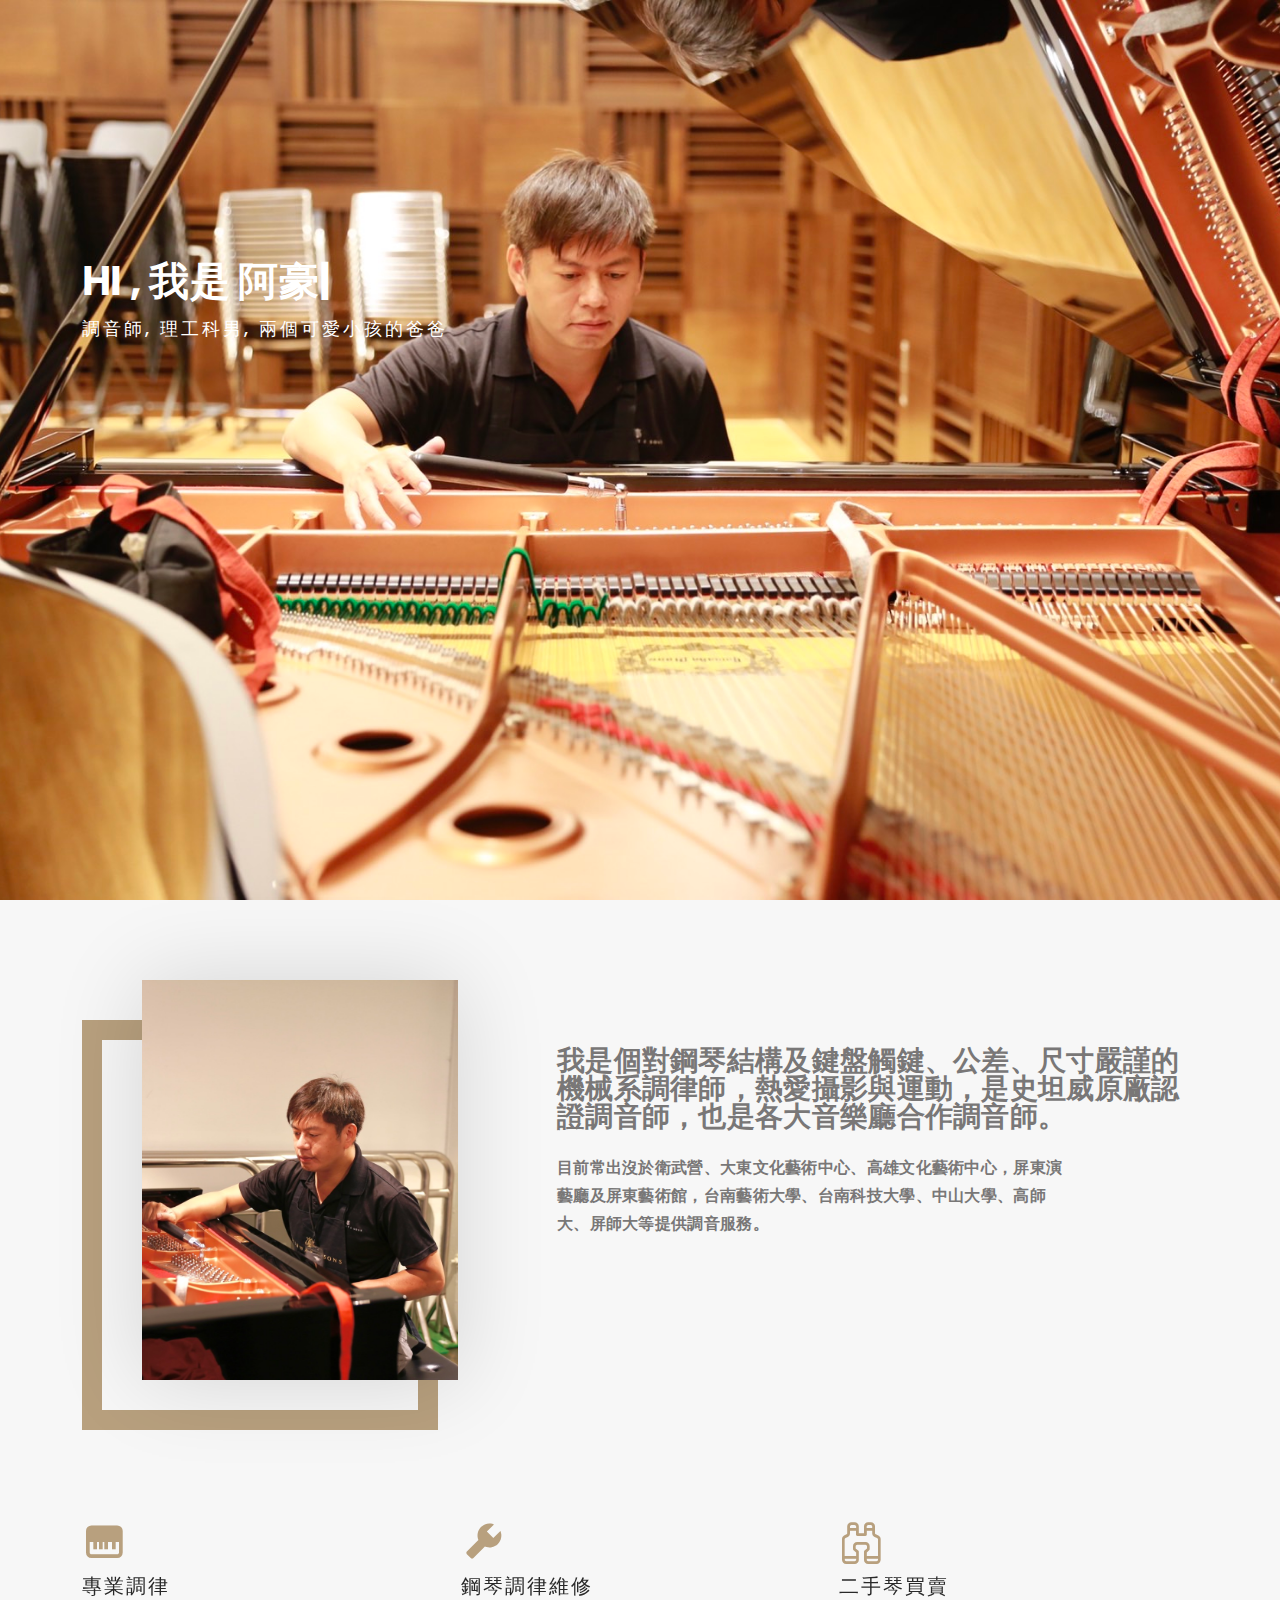
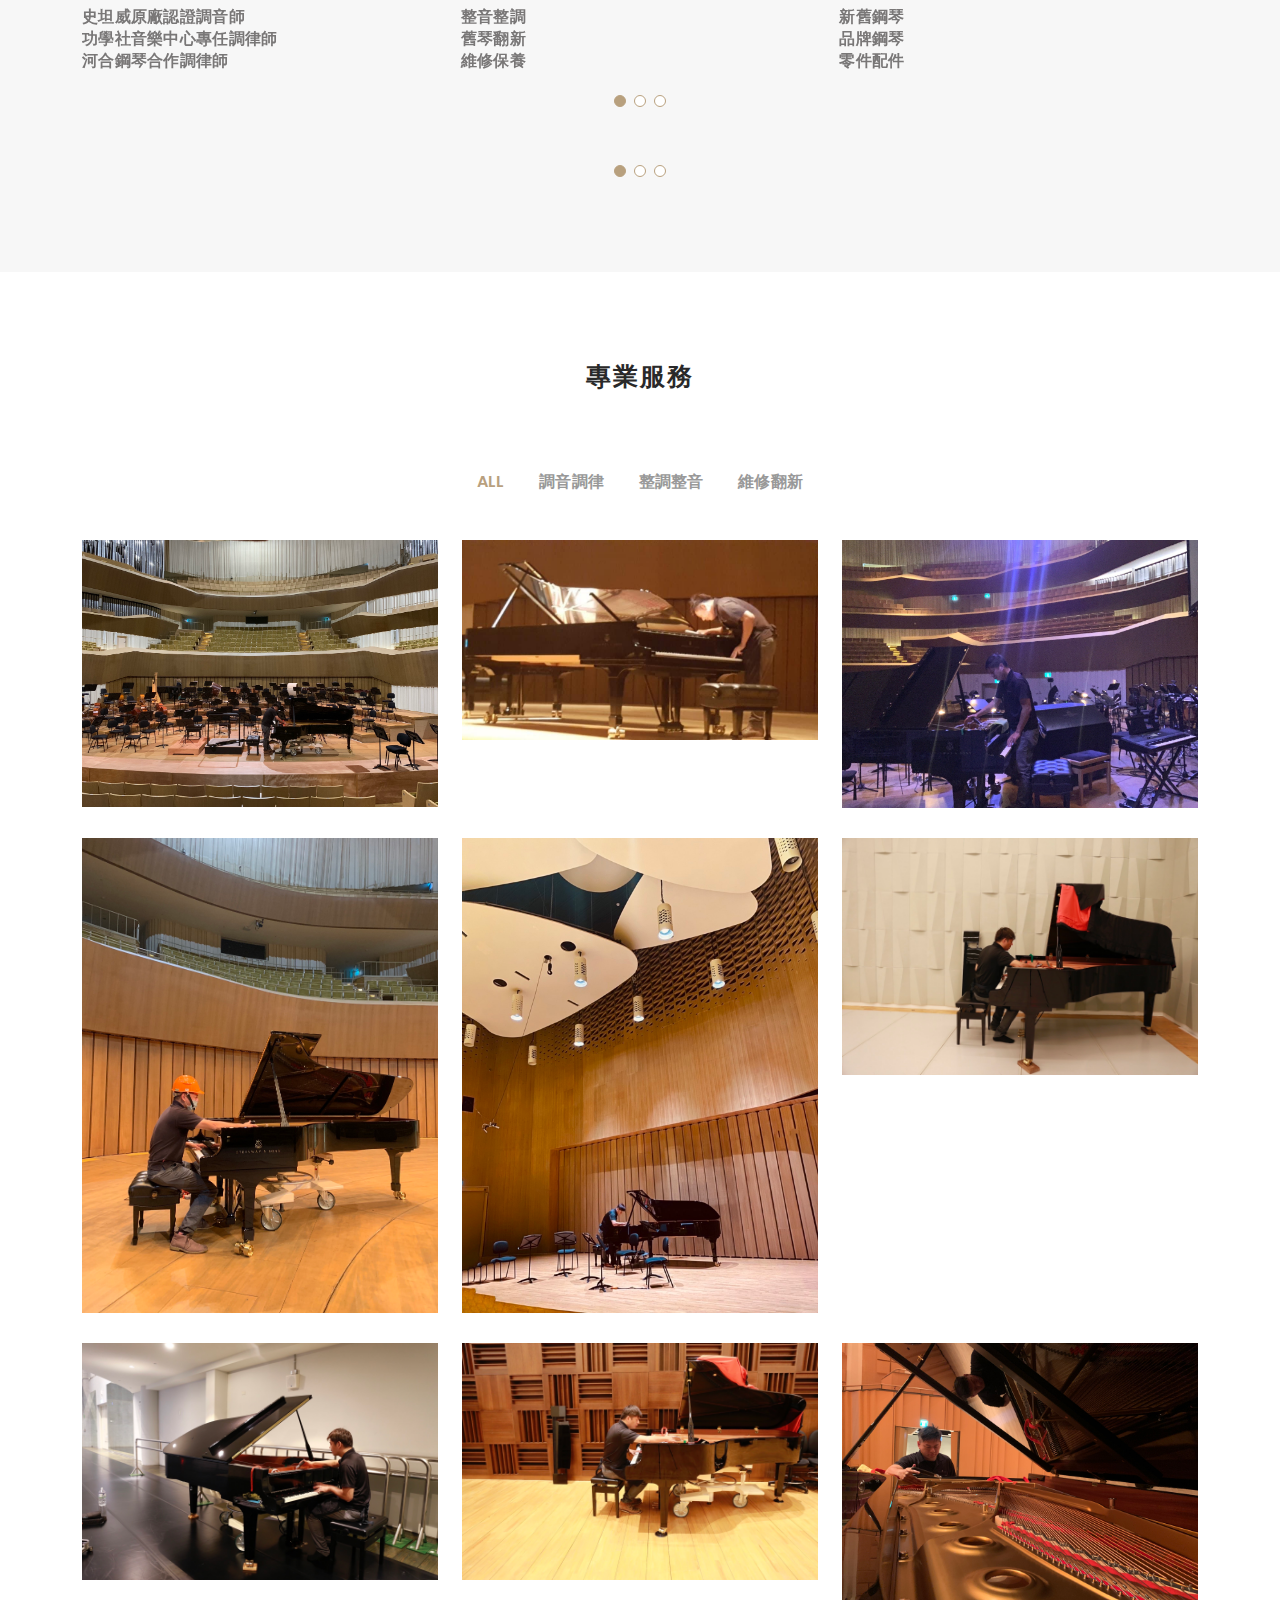
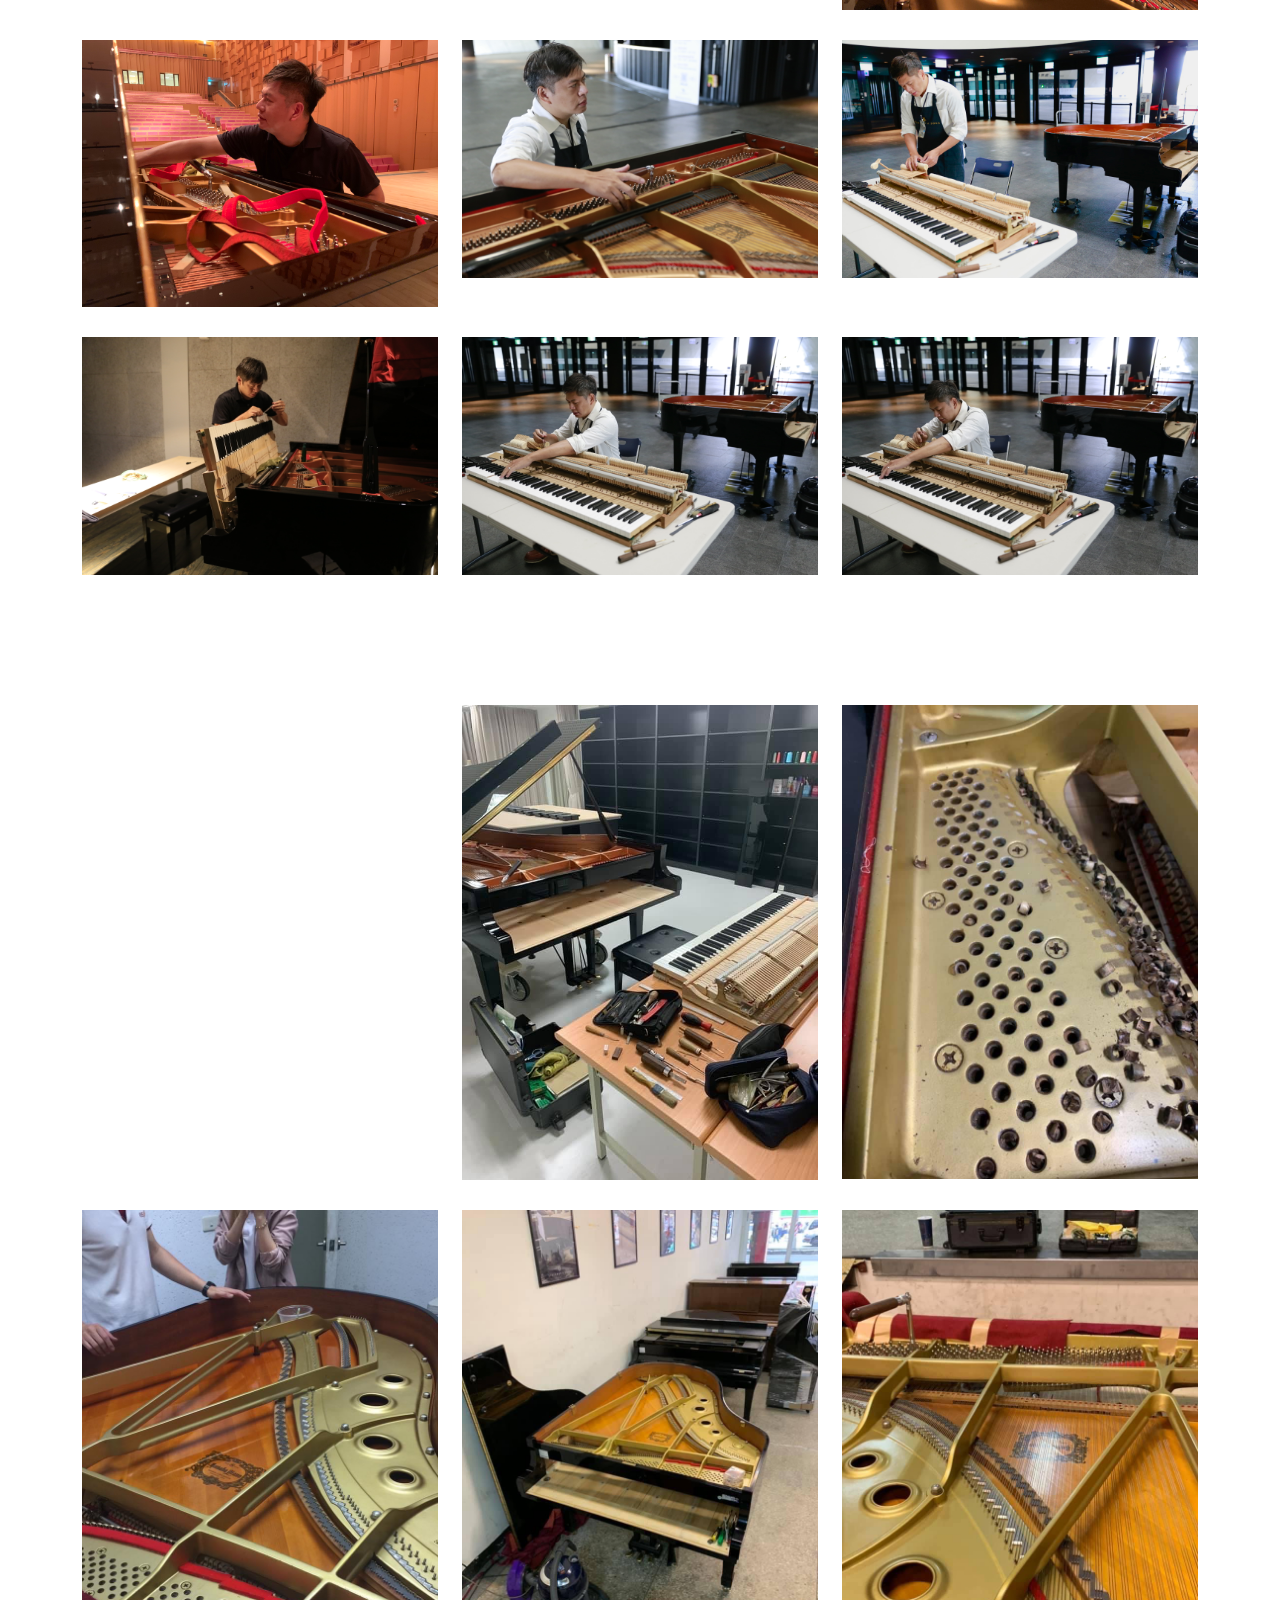
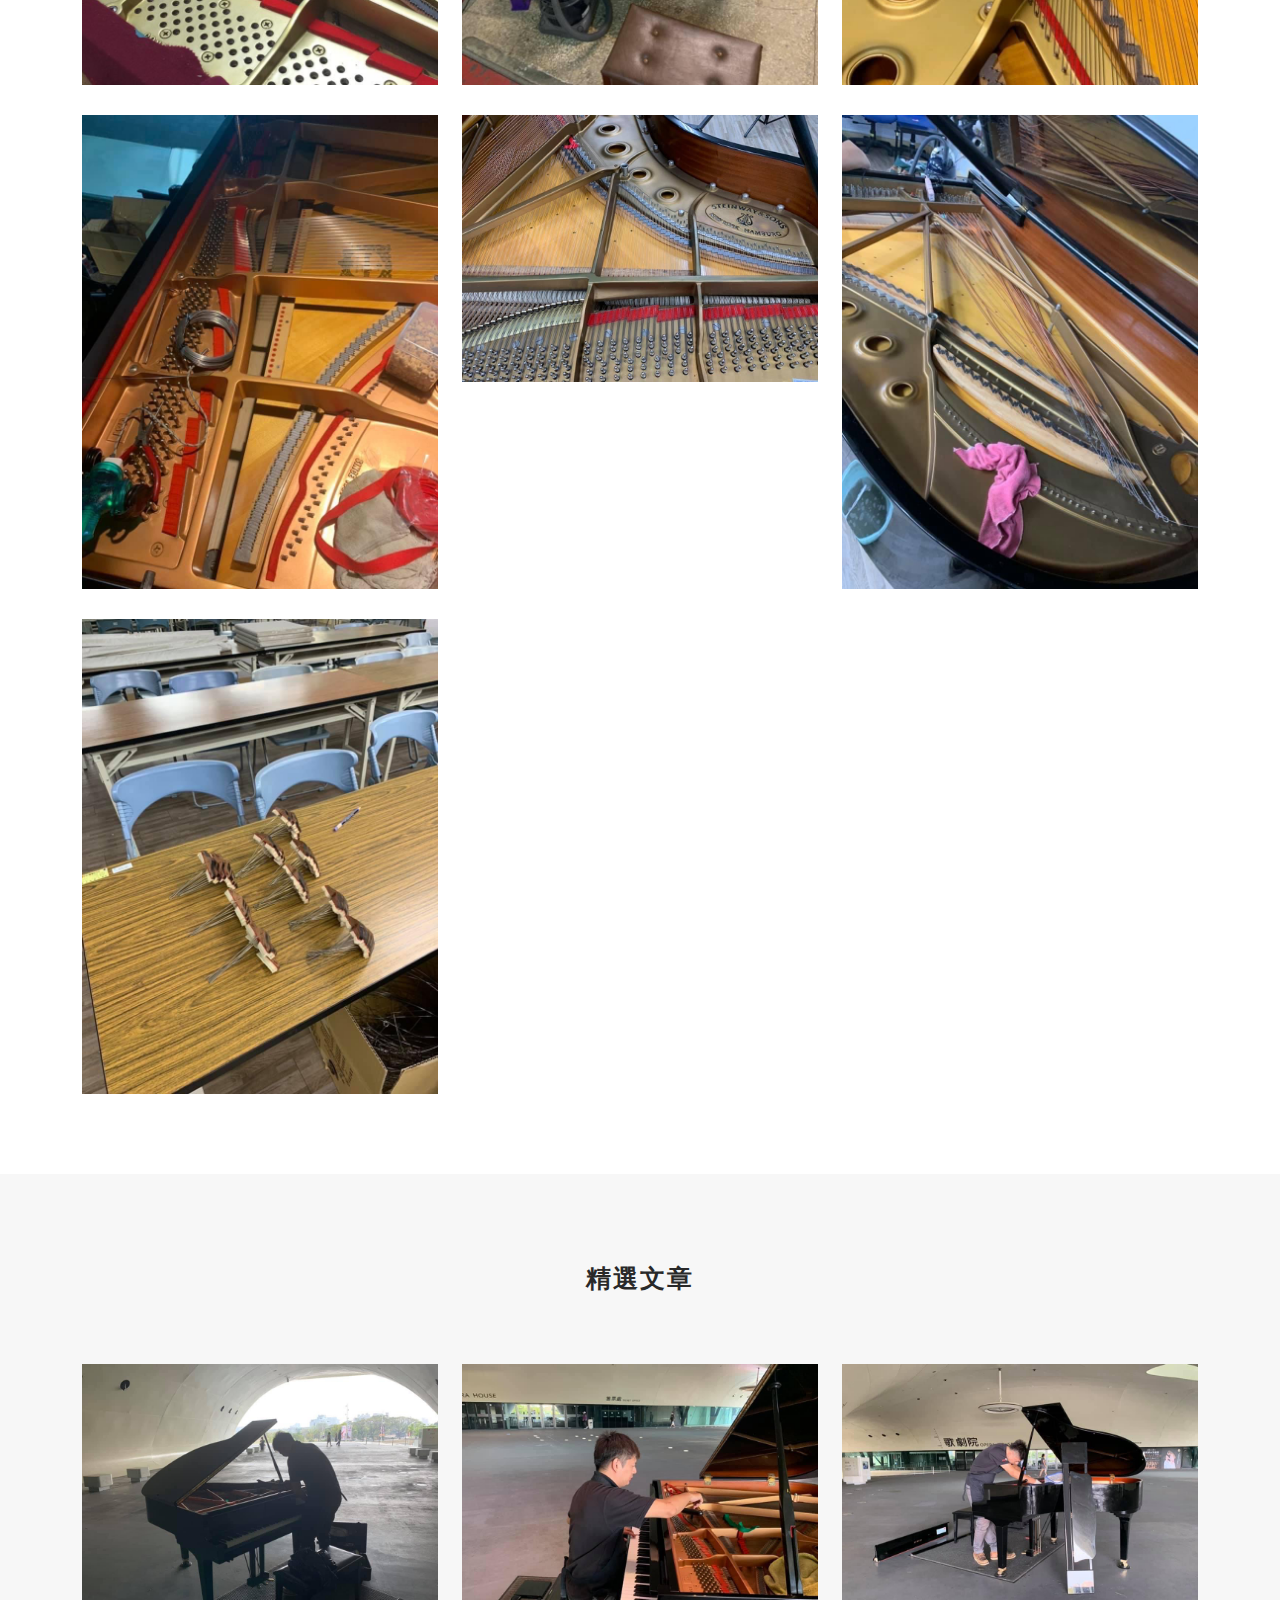
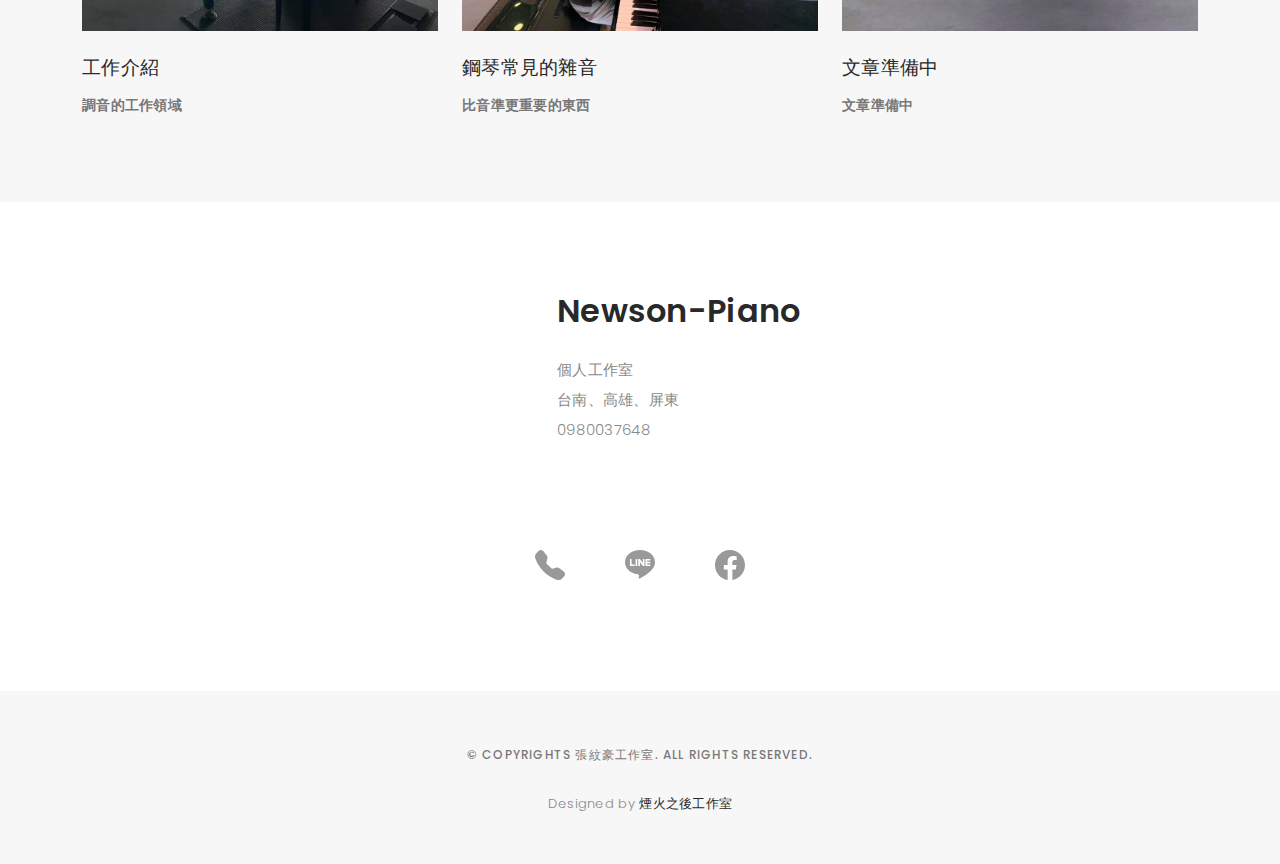
==== commit cb8fe670: "20220515 2123" ====
--- a/index.html
+++ b/index.html
@@ -104,8 +104,8 @@
           <div class="col-lg-7">
             <div class="about-descr">
 
-              <p class="p-heading">我是個對鋼琴觸鍵、公差、尺寸嚴謹的機械系調律師，熱愛攝影與運動，是史坦威原廠認證調音師，也是各大音樂廳合作調音師。</p>
-              <p class="separator">目前常出沒於衛武營、大東、高雄文化藝術中心，屏東演藝廳及屏東藝術館，台南藝術大學、台南科技大學、中山大學、高師大、屏師大等提供調音服務。</p>
+              <p class="p-heading">我是個對鋼琴結構及鍵盤觸鍵、公差、尺寸嚴謹的機械系調律師，熱愛攝影與運動，是史坦威原廠認證調音師，也是各大音樂廳合作調音師。</p>
+              <p class="separator">目前常出沒於衛武營、大東文化藝術中心、高雄文化藝術中心，屏東演藝廳及屏東藝術館，台南藝術大學、台南科技大學、中山大學、高師大、屏師大等提供調音服務。</p>
 
             </div>
 
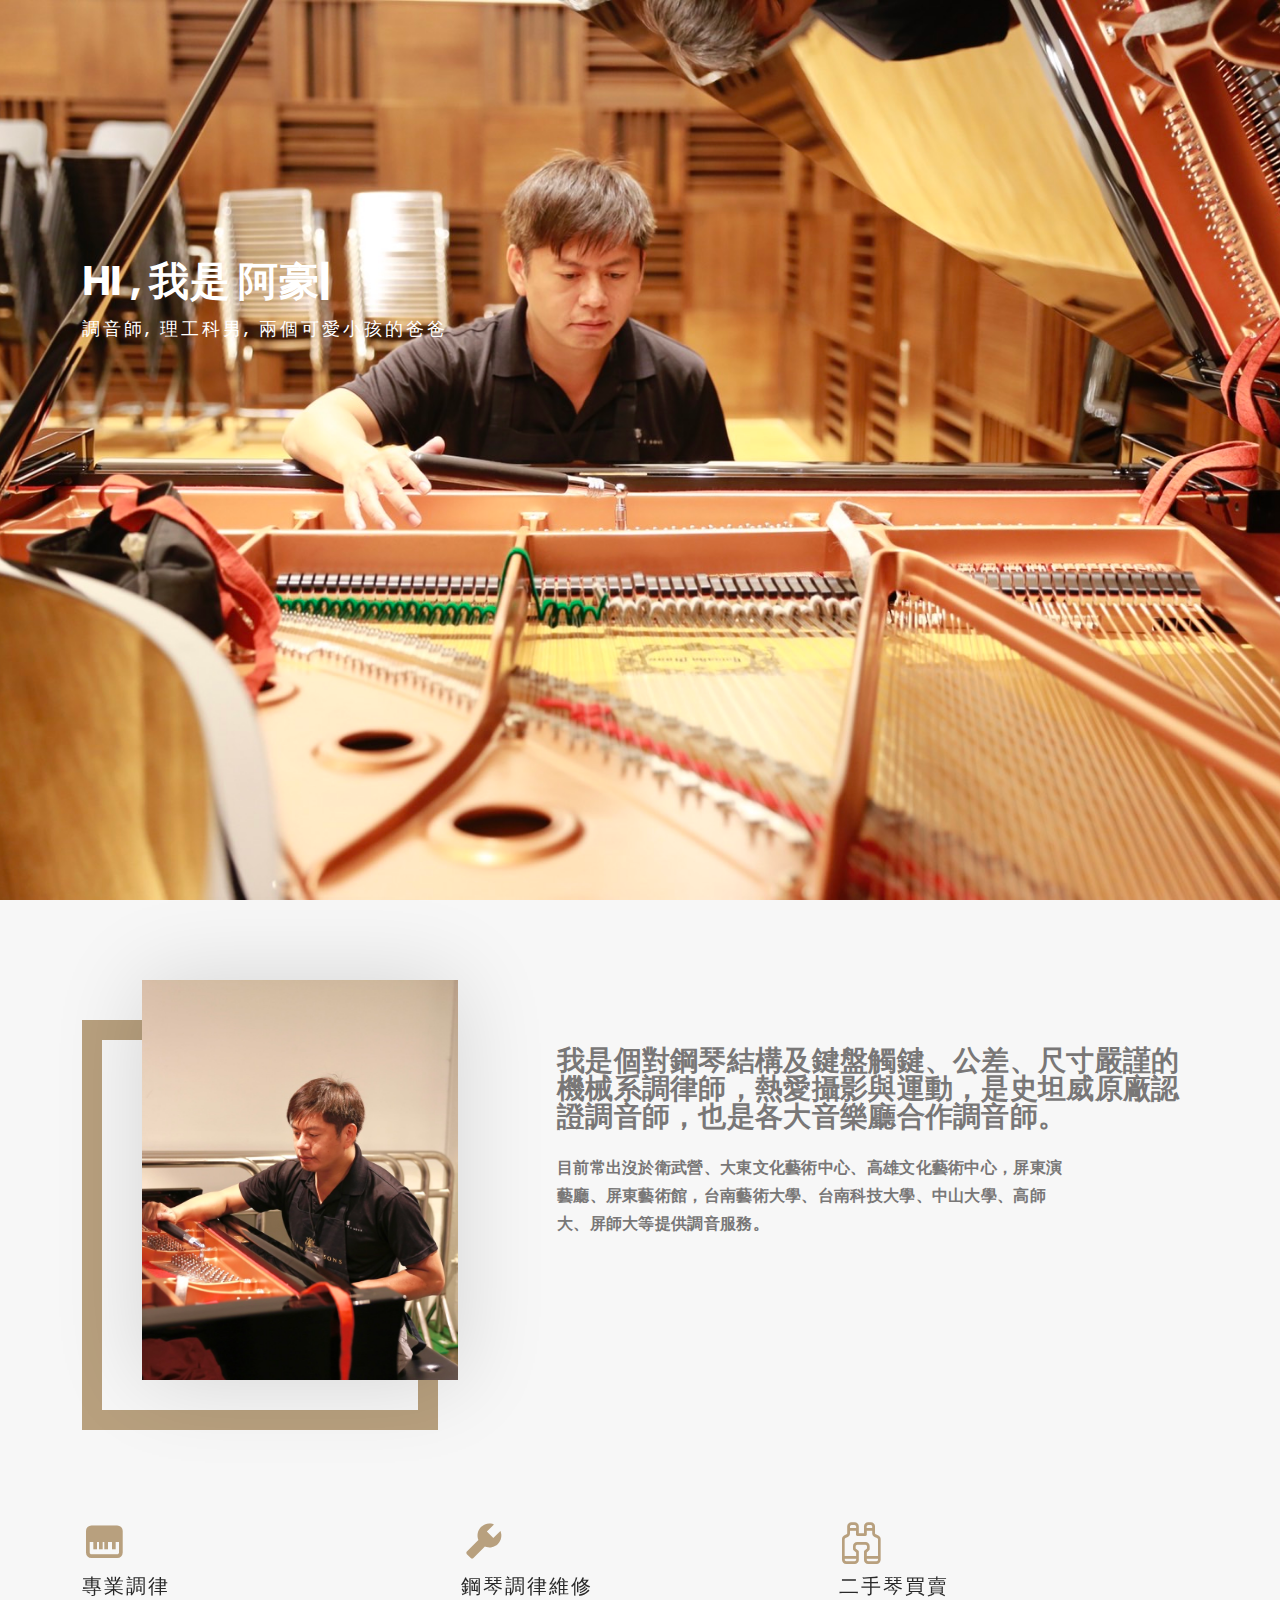
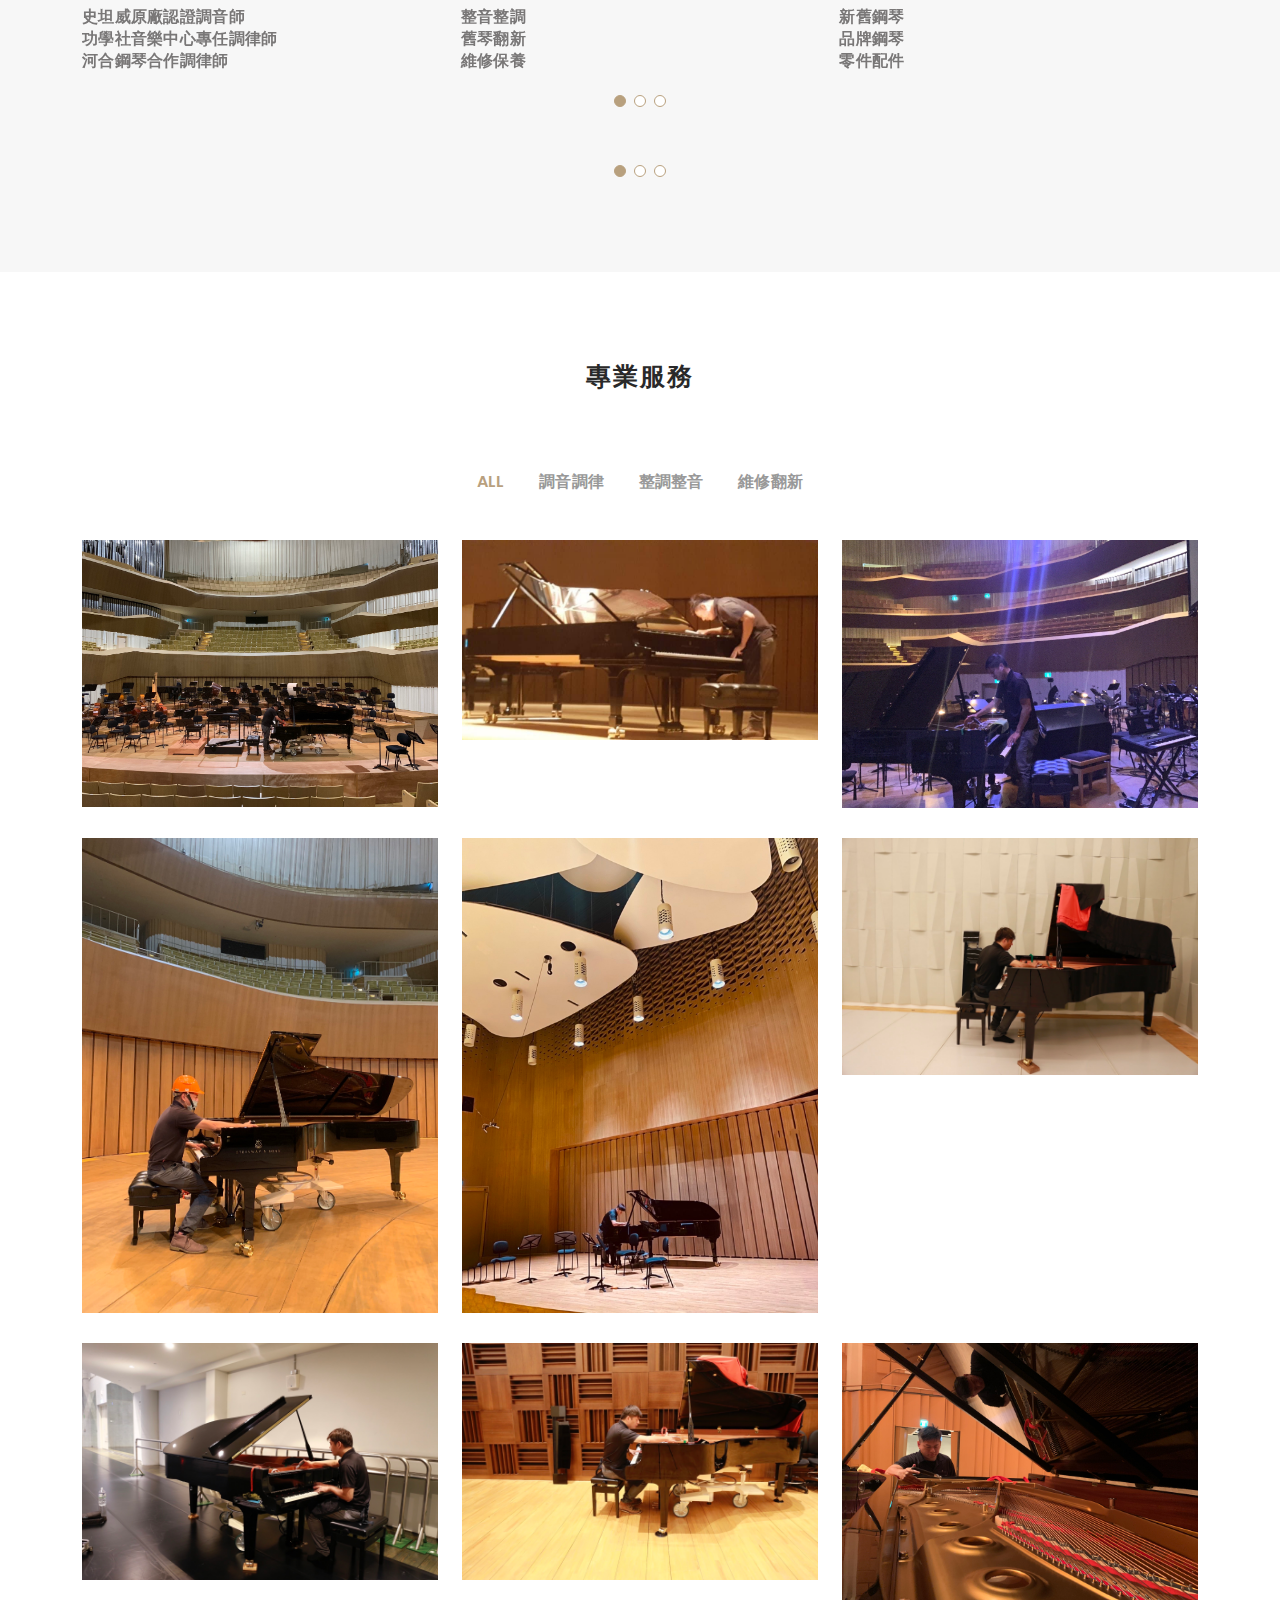
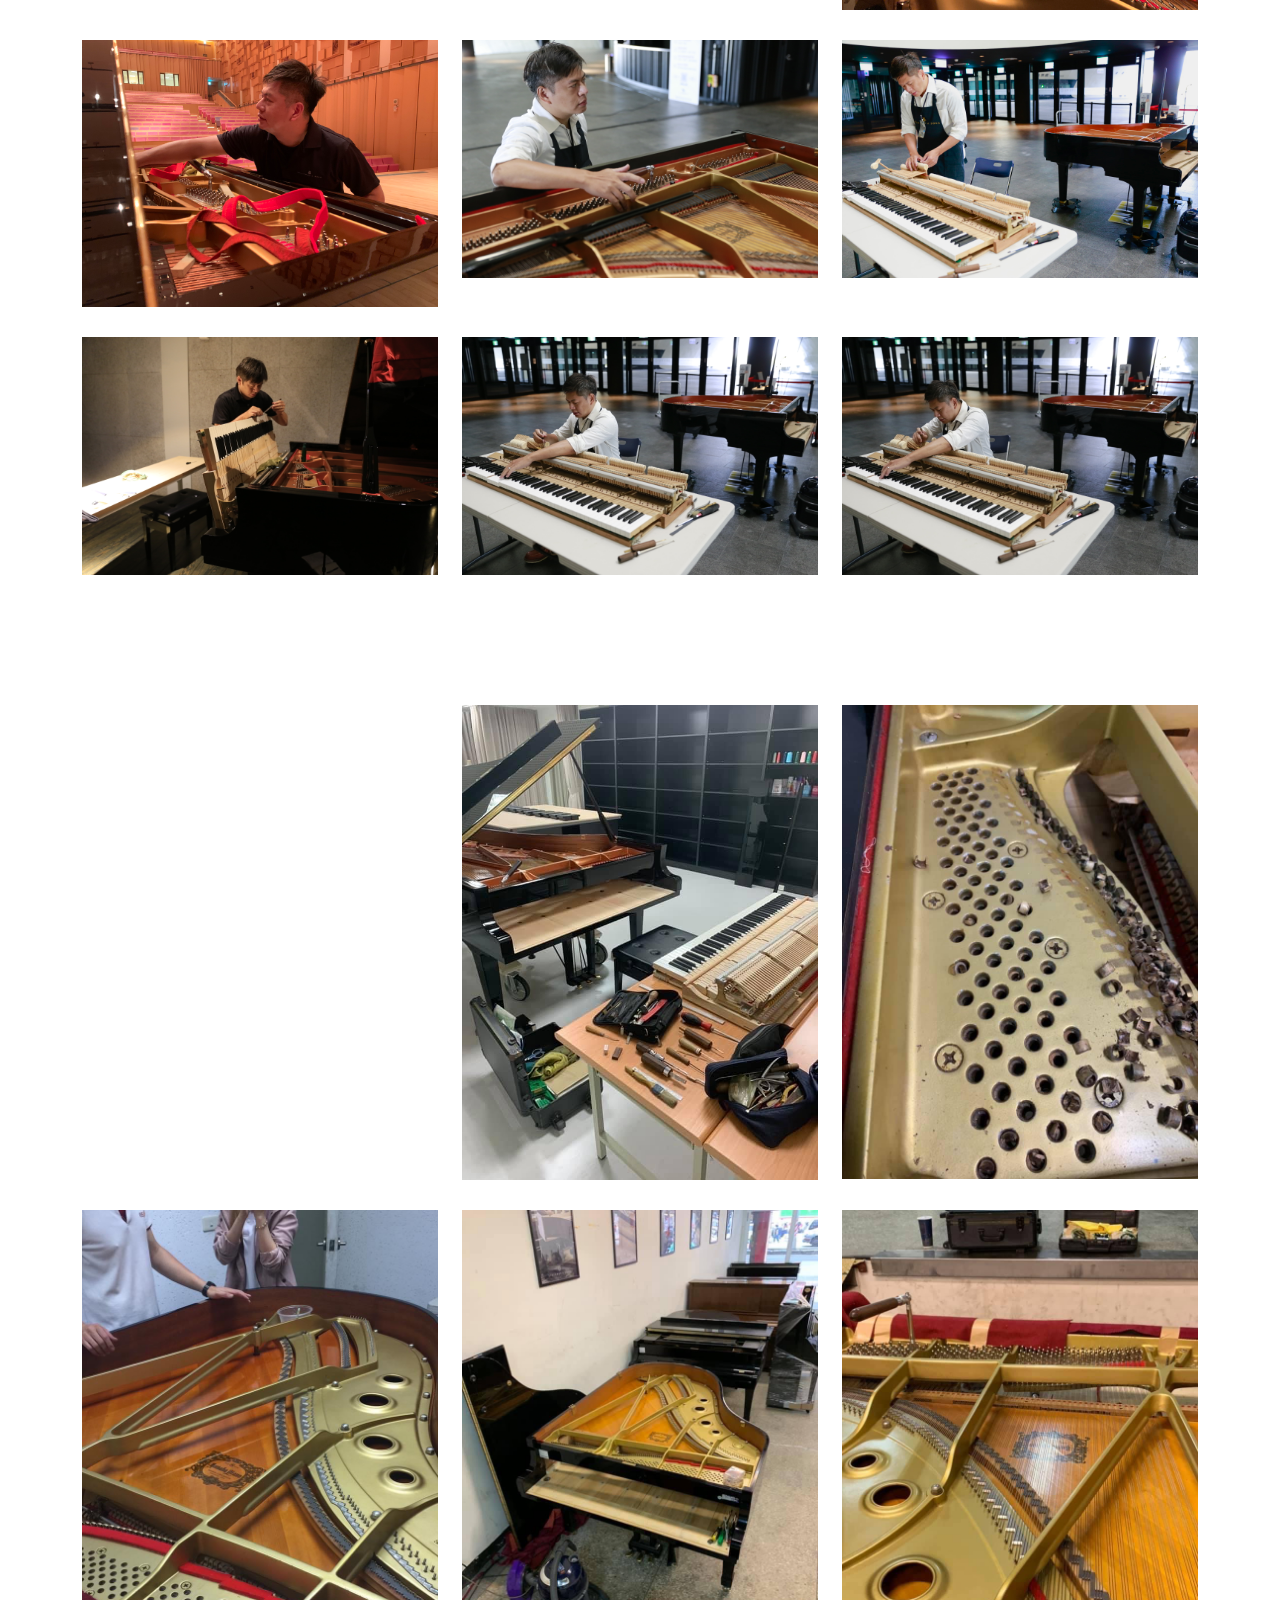
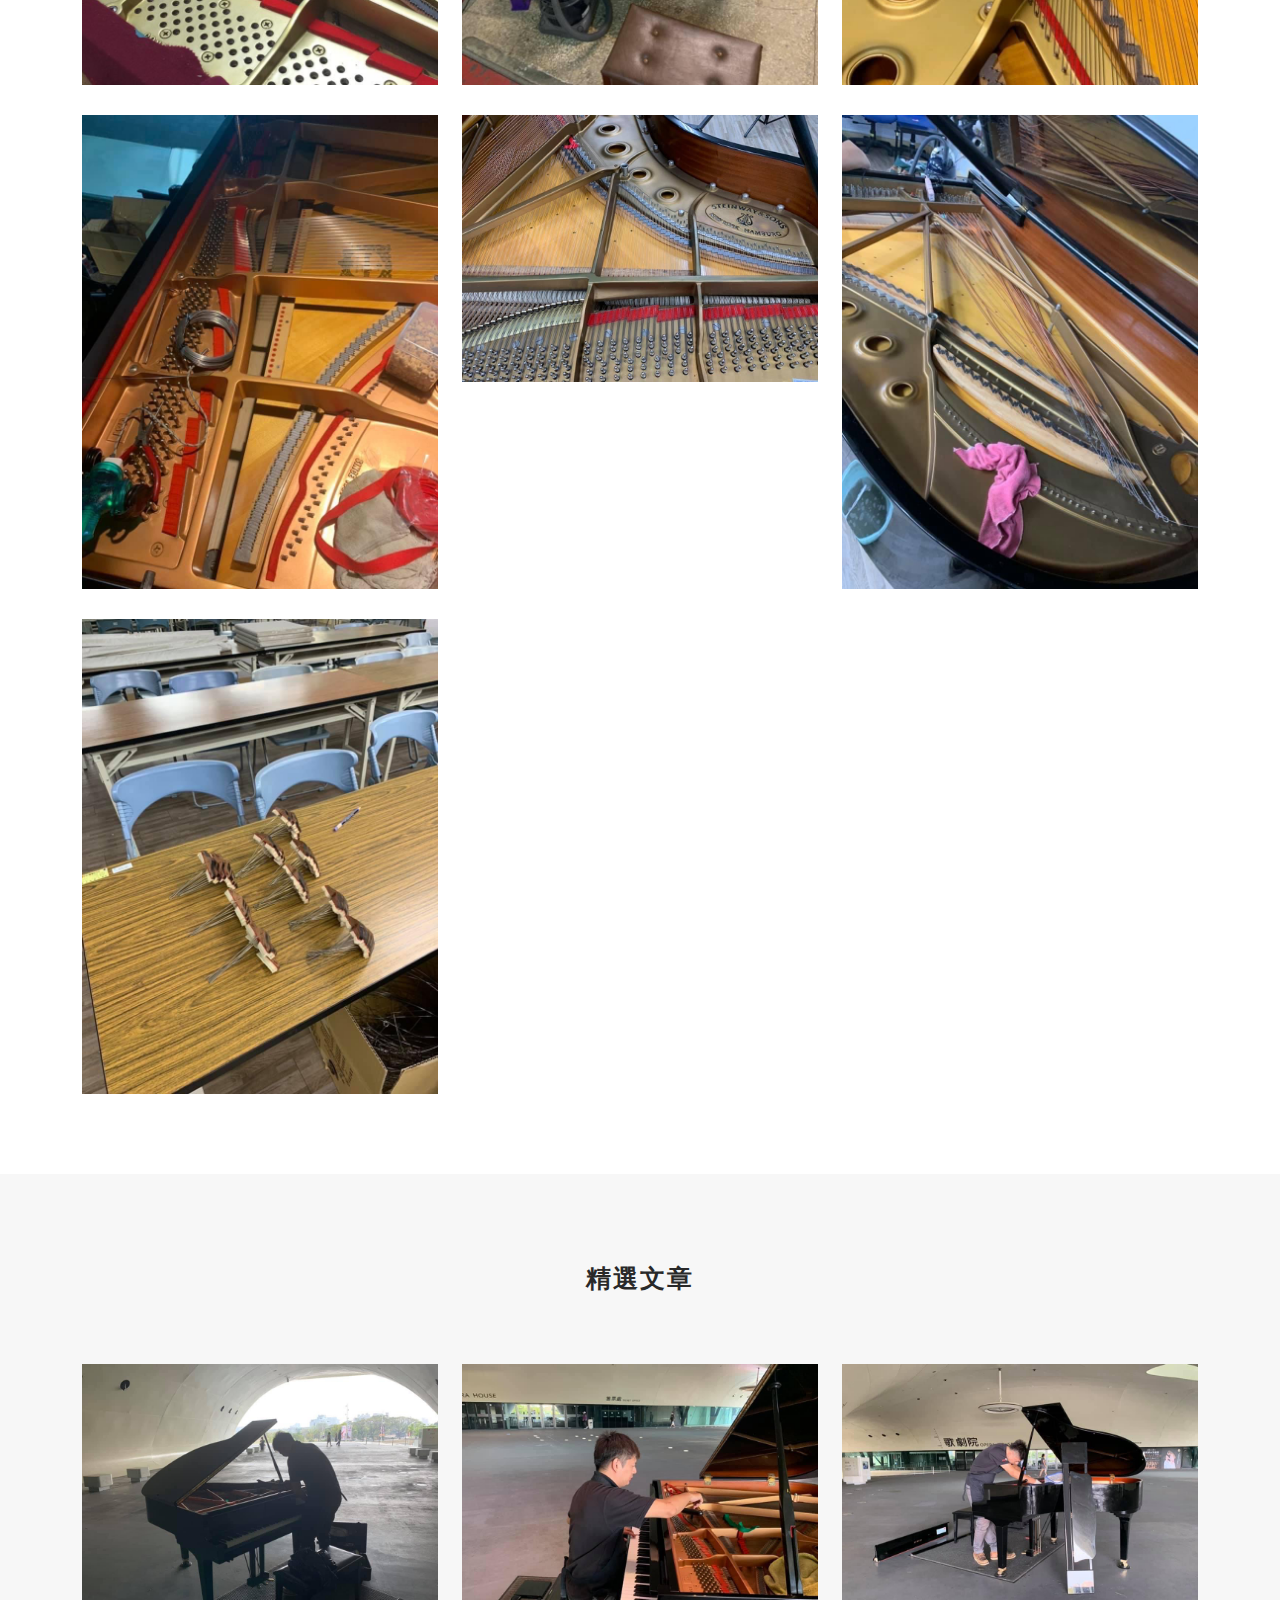
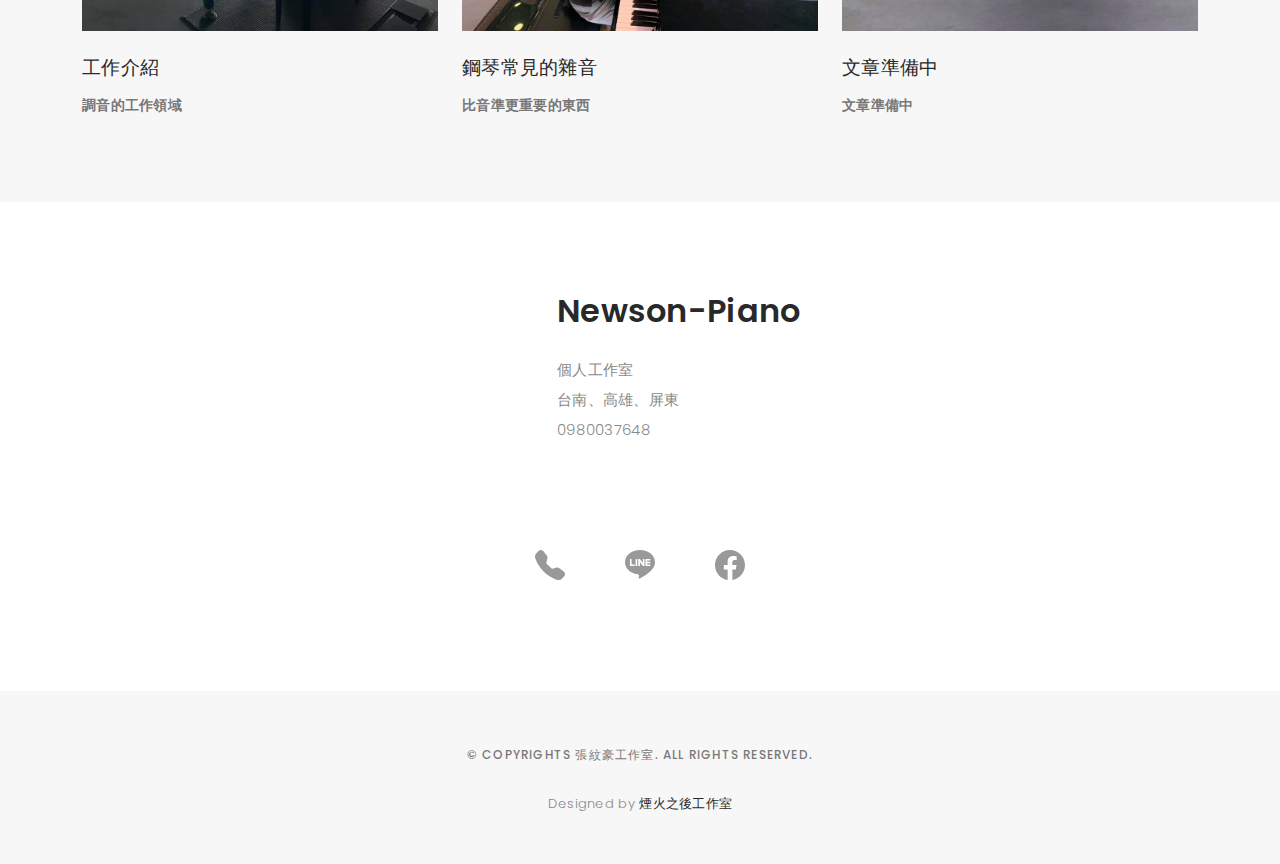
==== commit aeeb8a7d: "20220515 2124" ====
--- a/index.html
+++ b/index.html
@@ -105,7 +105,7 @@
             <div class="about-descr">
 
               <p class="p-heading">我是個對鋼琴結構及鍵盤觸鍵、公差、尺寸嚴謹的機械系調律師，熱愛攝影與運動，是史坦威原廠認證調音師，也是各大音樂廳合作調音師。</p>
-              <p class="separator">目前常出沒於衛武營、大東文化藝術中心、高雄文化藝術中心，屏東演藝廳及屏東藝術館，台南藝術大學、台南科技大學、中山大學、高師大、屏師大等提供調音服務。</p>
+              <p class="separator">目前常出沒於衛武營、大東文化藝術中心、高雄文化藝術中心，屏東演藝廳、屏東藝術館，台南藝術大學、台南科技大學、中山大學、高師大、屏師大等提供調音服務。</p>
 
             </div>
 
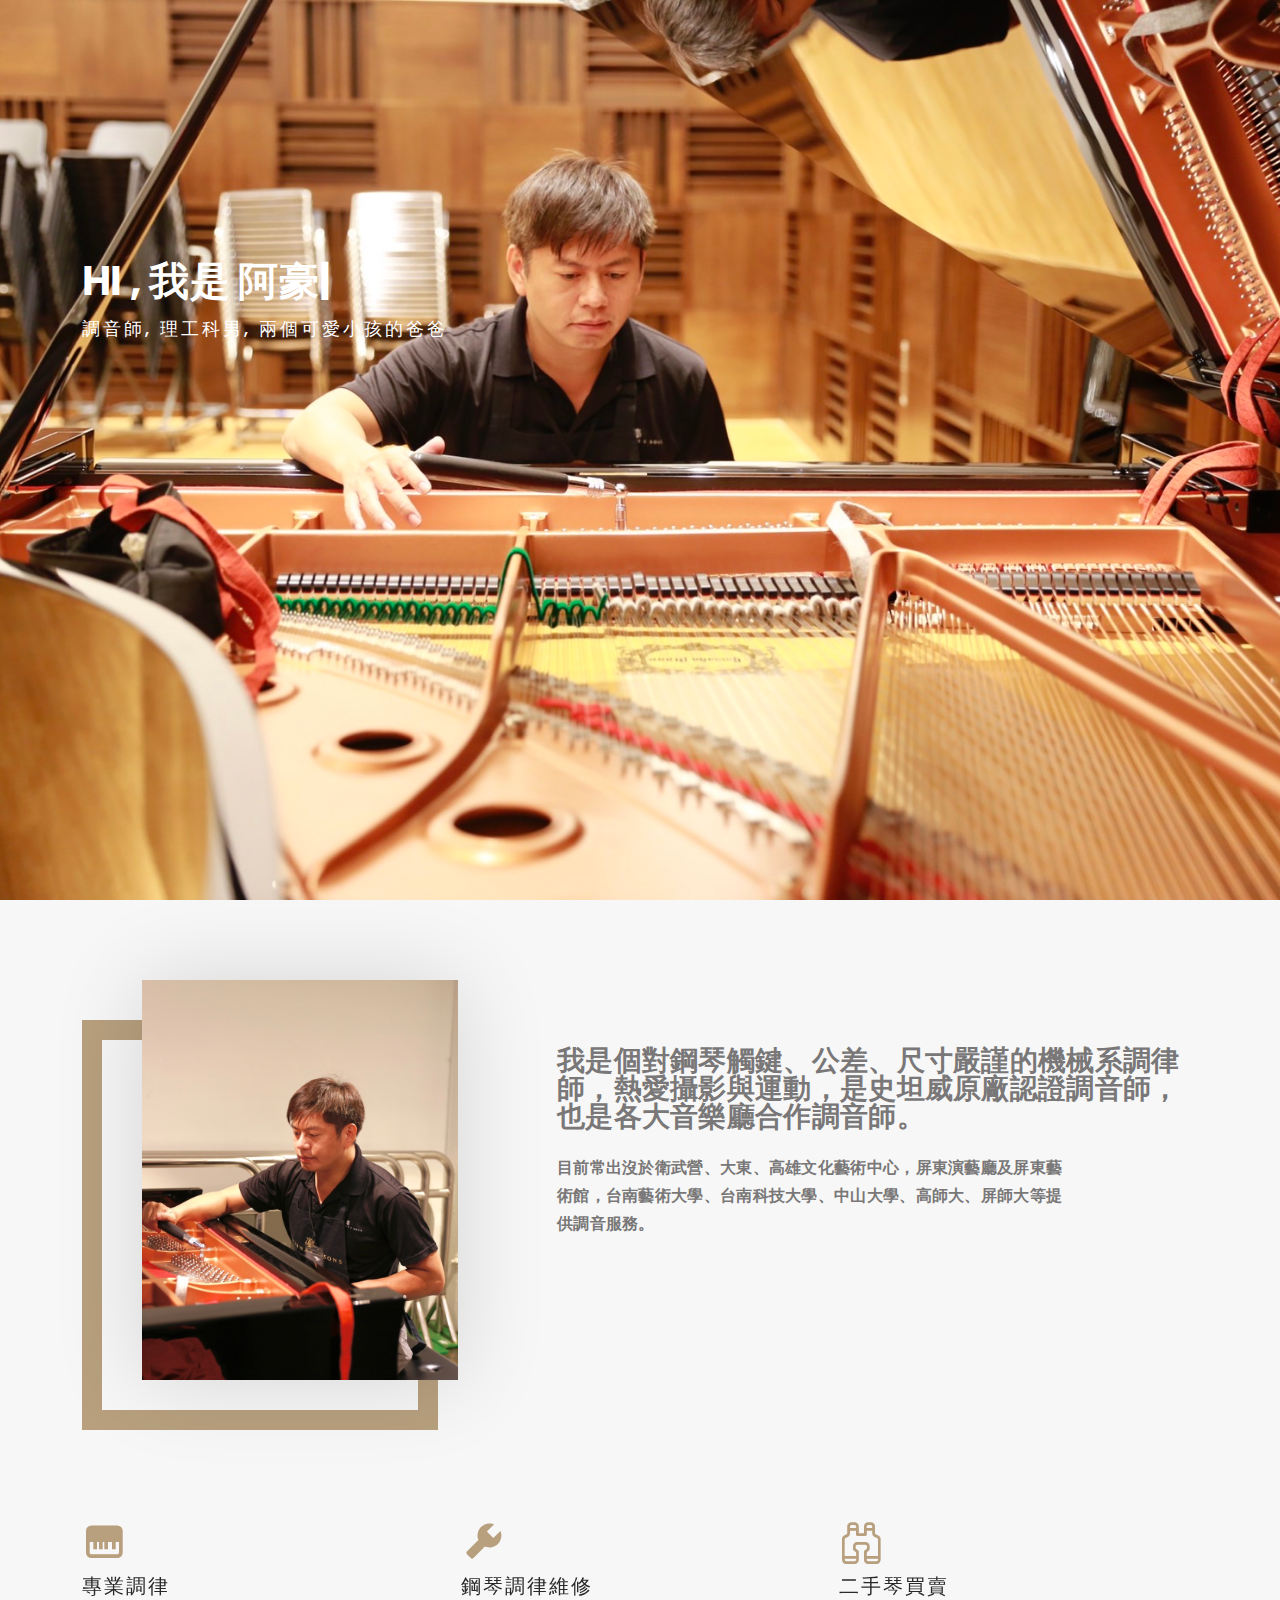
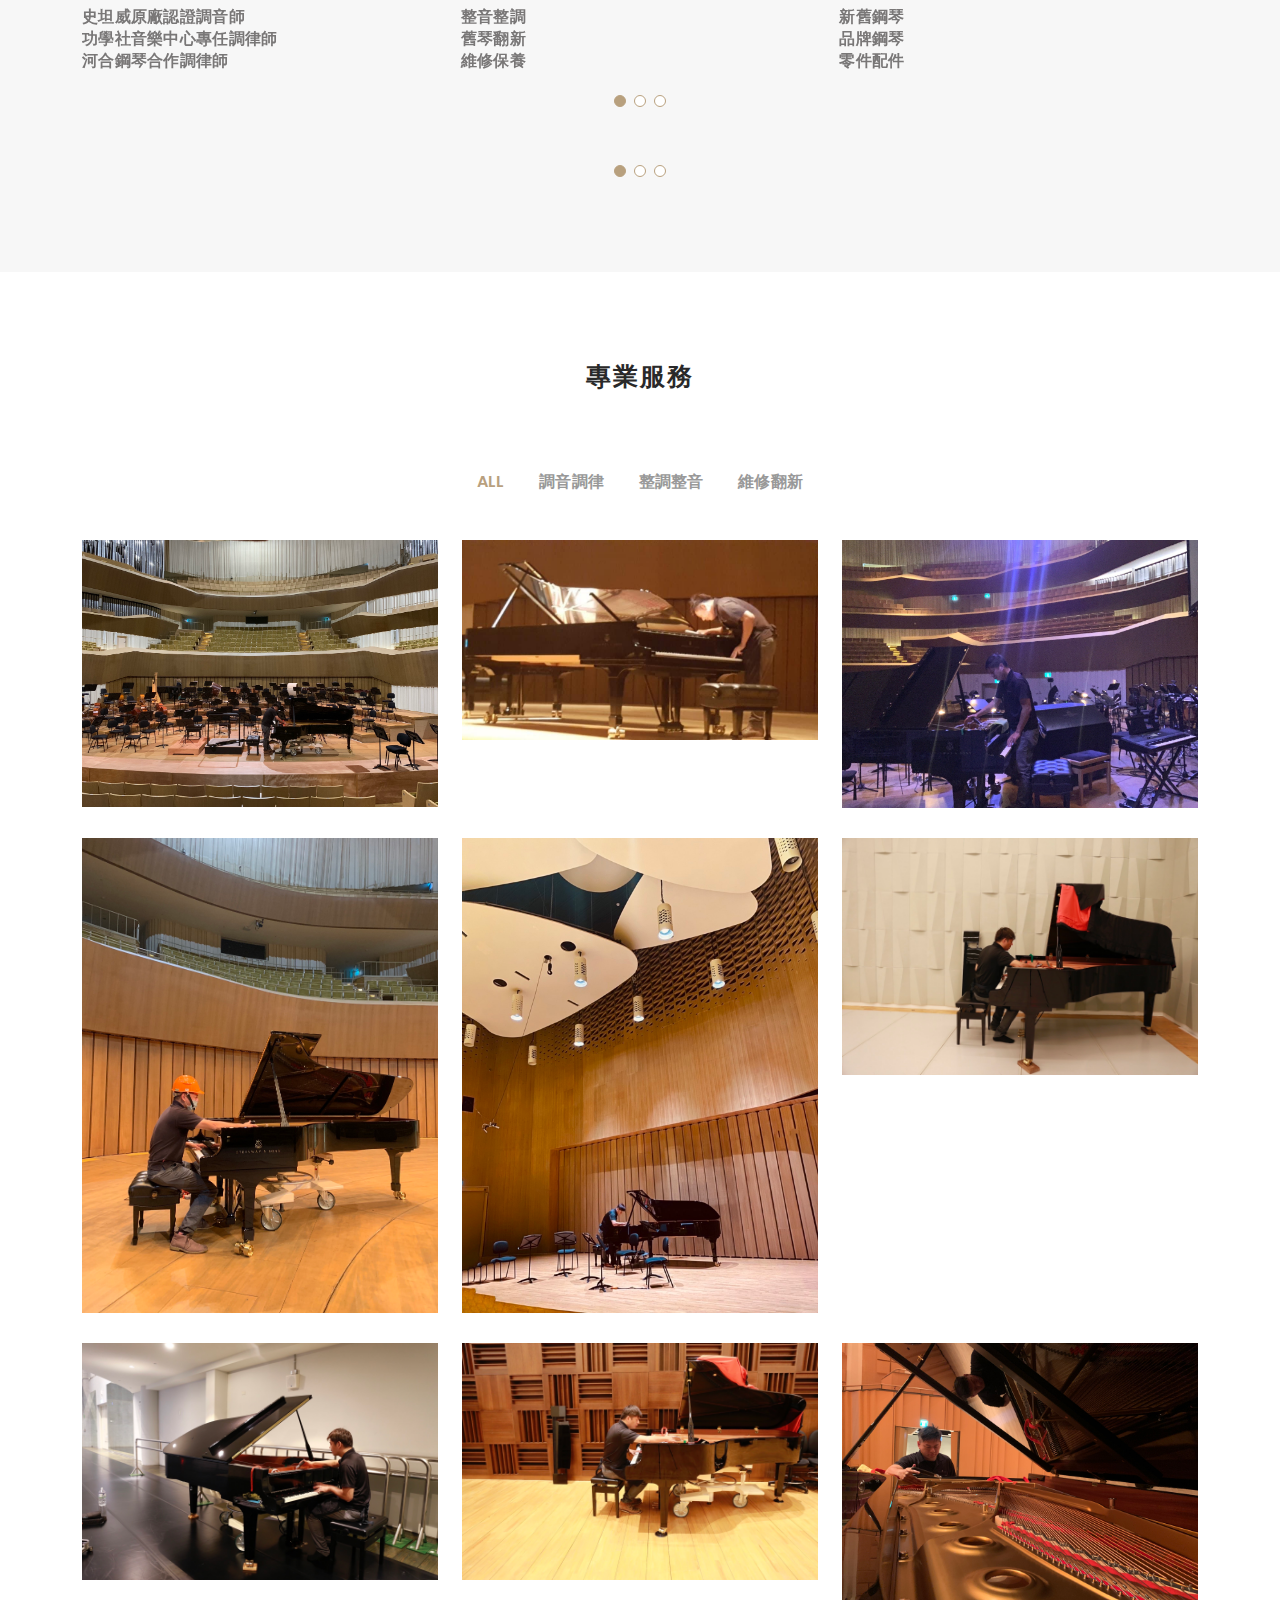
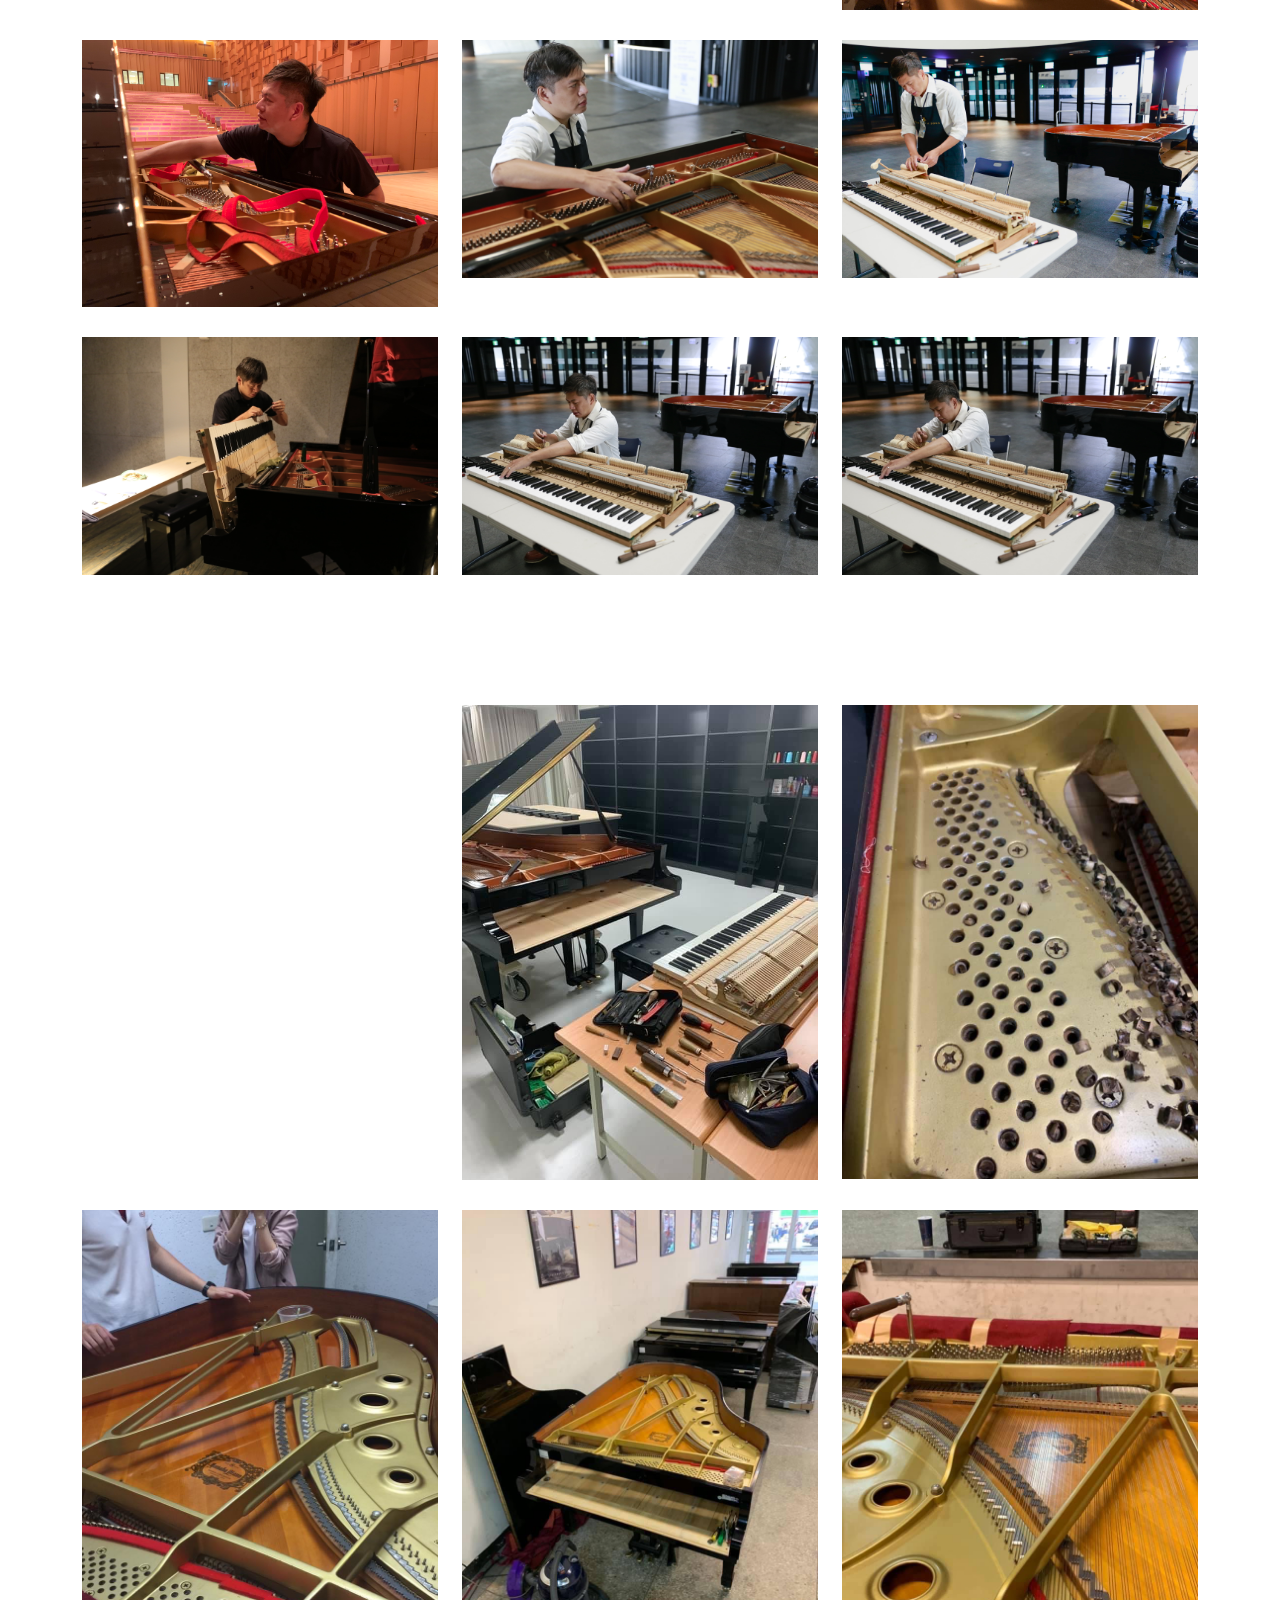
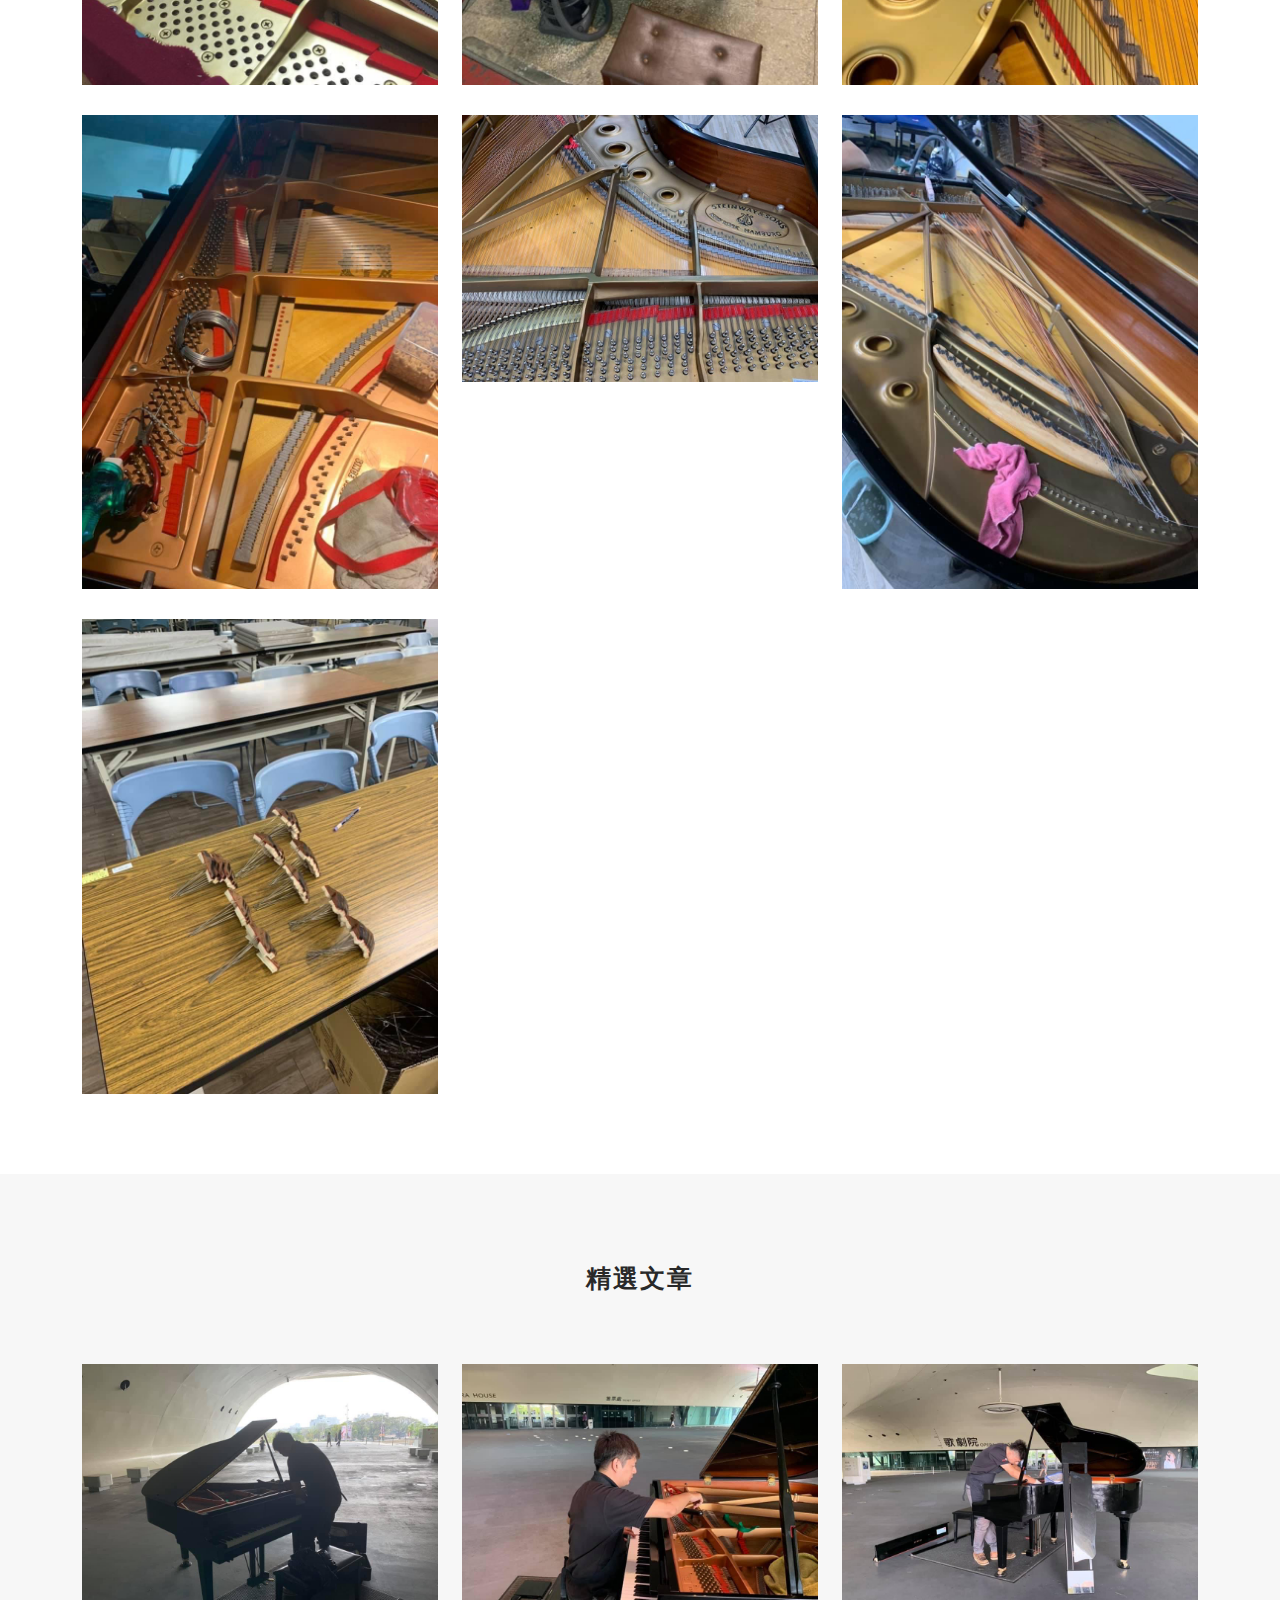
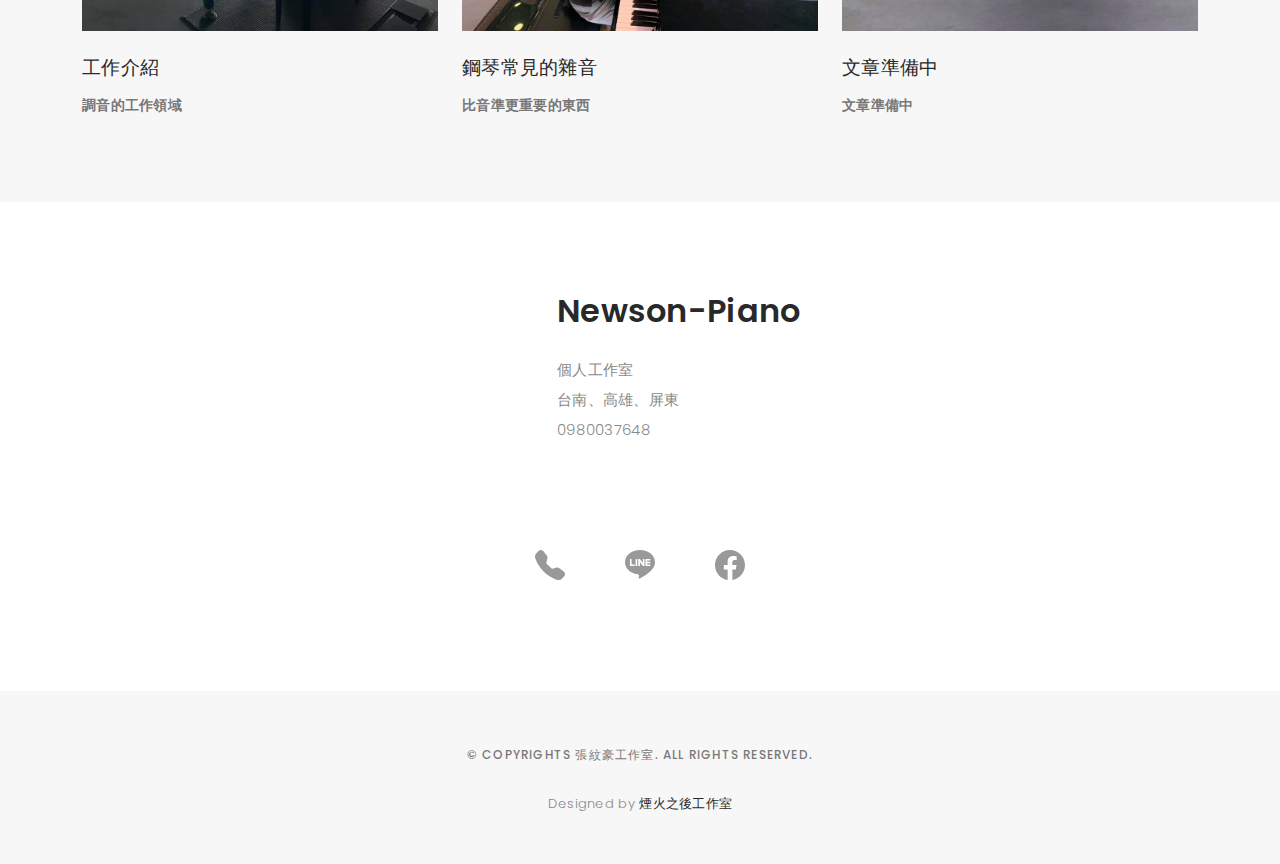
==== commit 9c81ed90: "20220515 2143" ====
--- a/index.html
+++ b/index.html
@@ -104,8 +104,8 @@
           <div class="col-lg-7">
             <div class="about-descr">
 
-              <p class="p-heading">我是個對鋼琴結構及鍵盤觸鍵、公差、尺寸嚴謹的機械系調律師，熱愛攝影與運動，是史坦威原廠認證調音師，也是各大音樂廳合作調音師。</p>
-              <p class="separator">目前常出沒於衛武營、大東文化藝術中心、高雄文化藝術中心，屏東演藝廳、屏東藝術館，台南藝術大學、台南科技大學、中山大學、高師大、屏師大等提供調音服務。</p>
+              <p class="p-heading">我是個對鋼琴觸鍵、公差、尺寸嚴謹的機械系調律師，熱愛攝影與運動，是史坦威原廠認證調音師，也是各大音樂廳合作調音師。</p>
+              <p class="separator">目前常出沒於衛武營、大東、高雄文化藝術中心，屏東演藝廳及屏東藝術館，台南藝術大學、台南科技大學、中山大學、高師大、屏師大等提供調音服務。</p>
 
             </div>
 
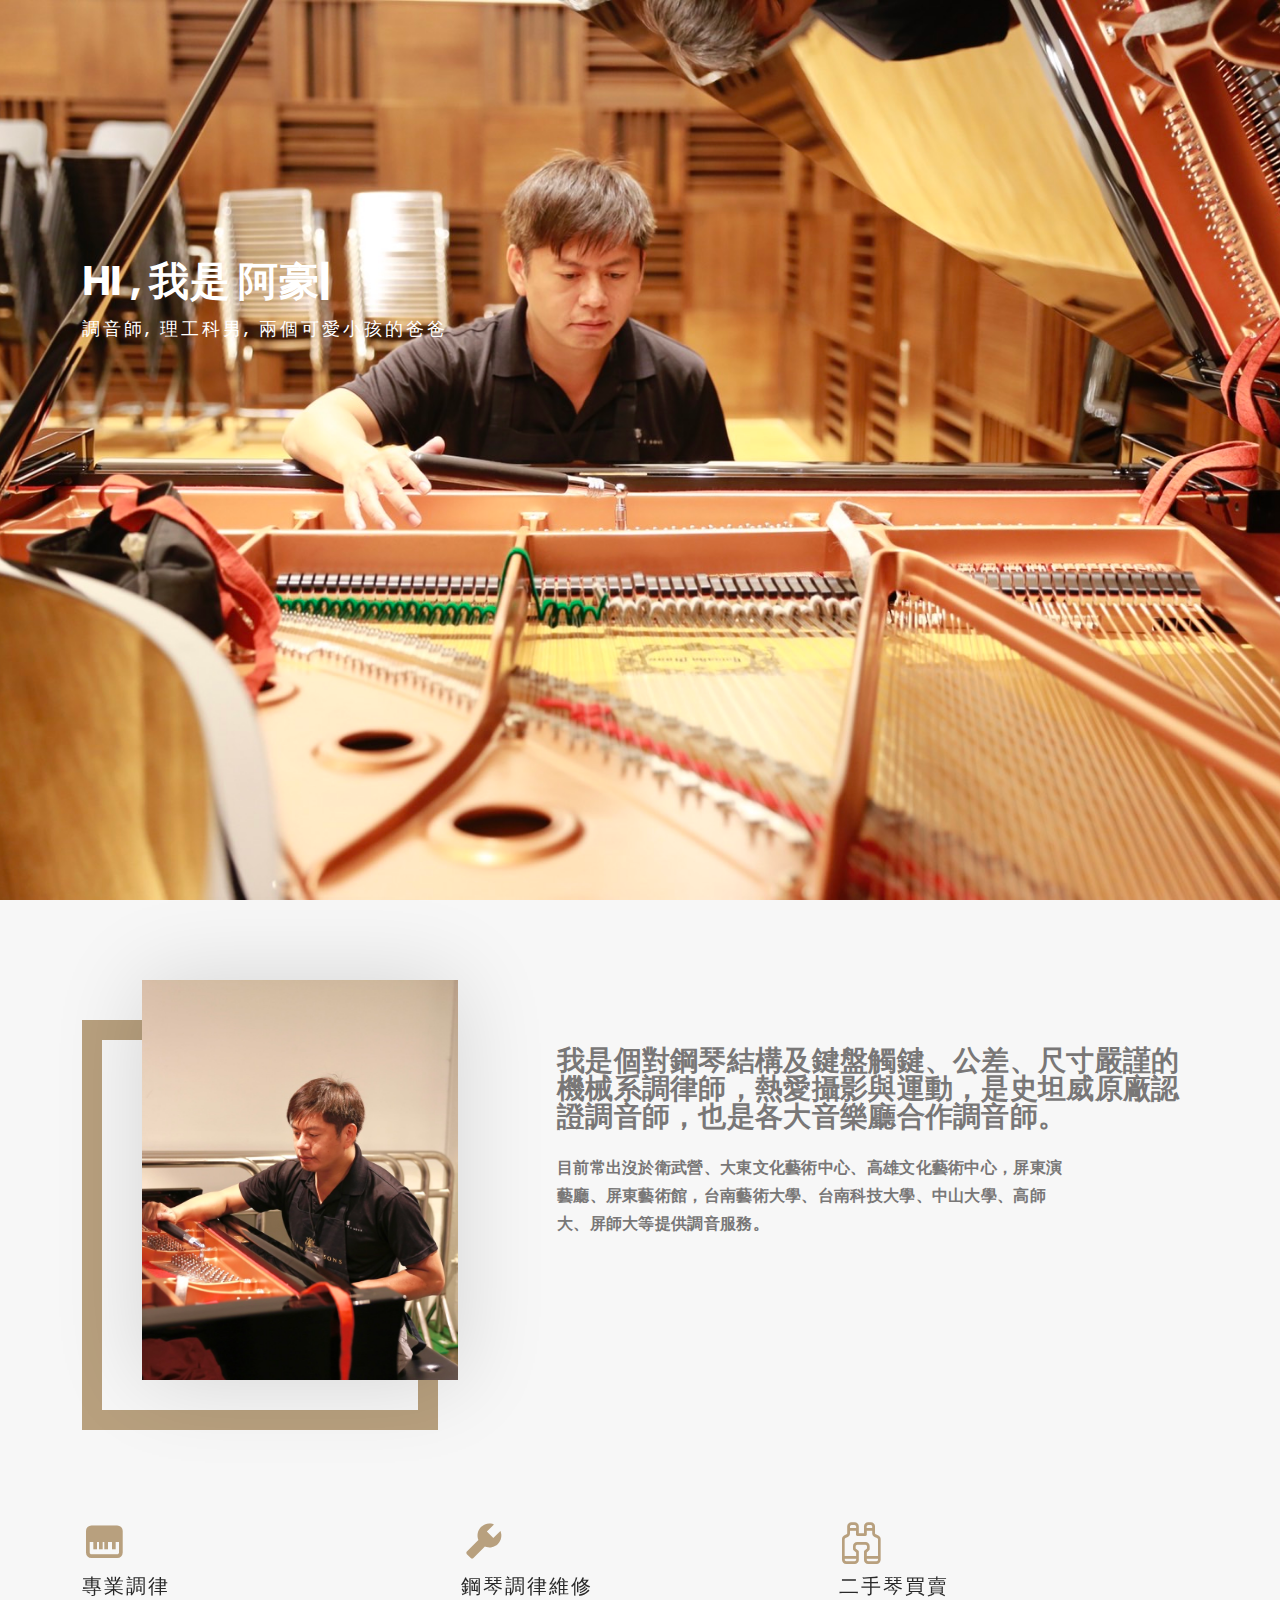
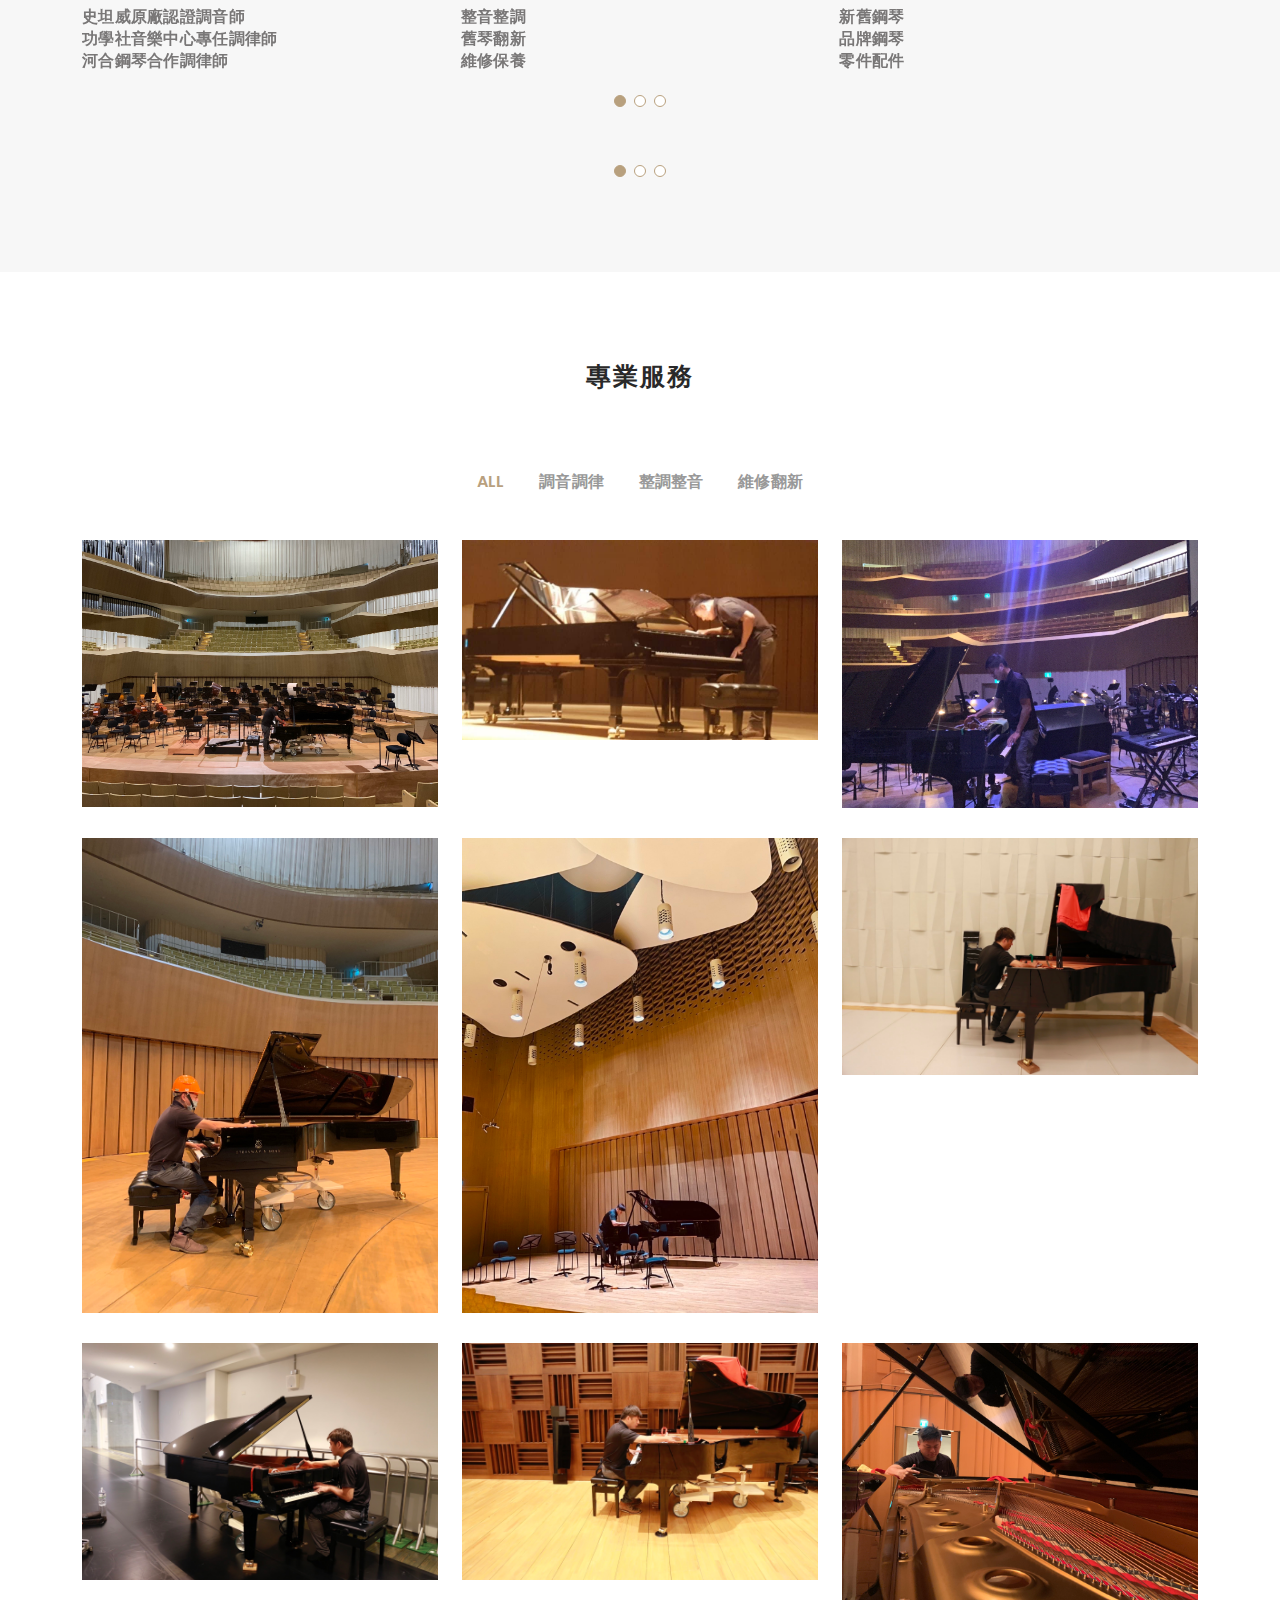
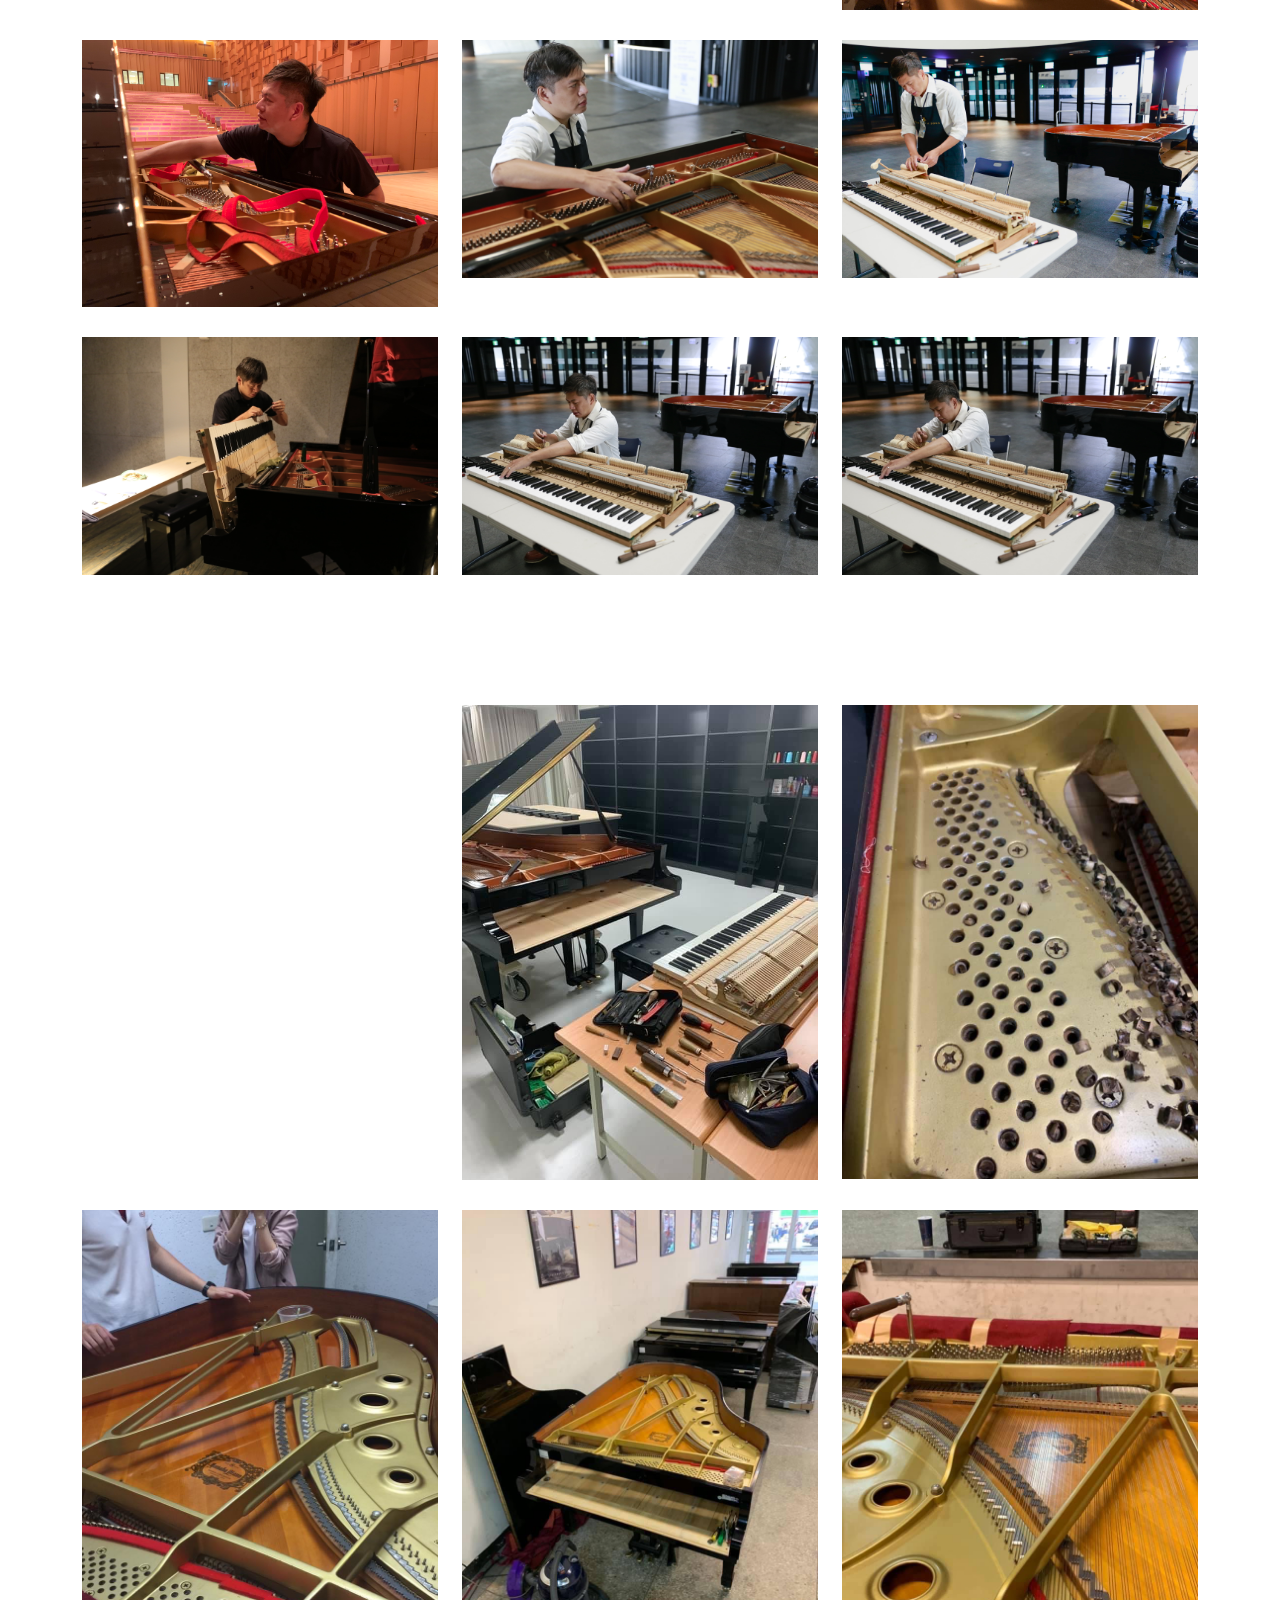
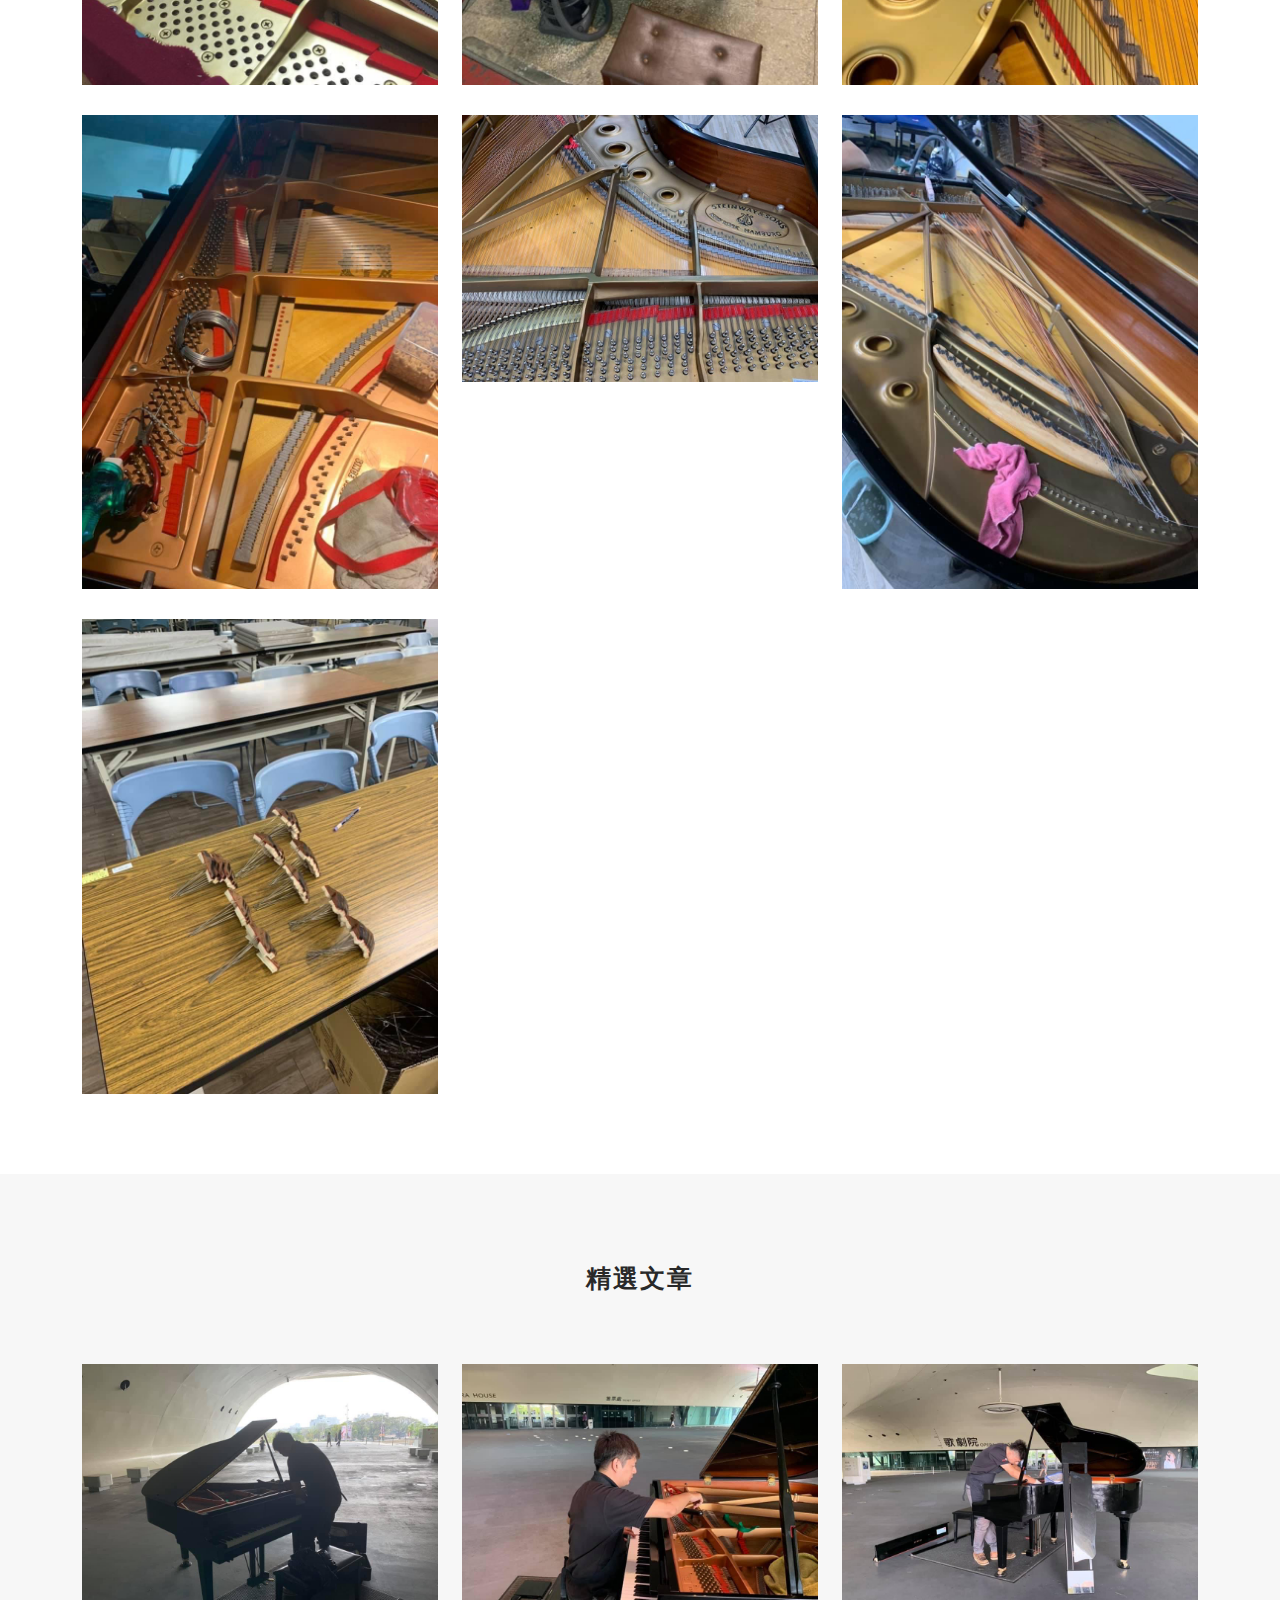
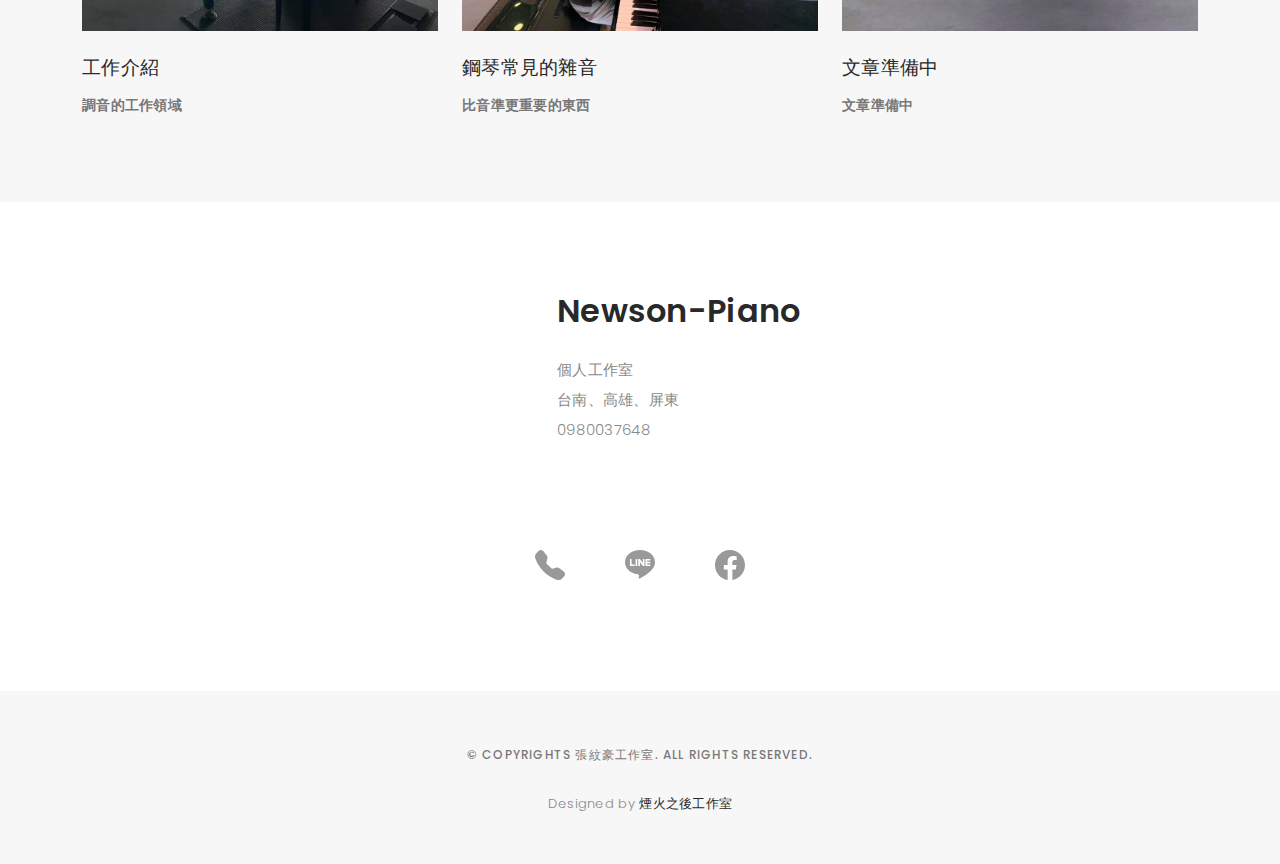
==== commit d8a49e14: "Merge branch 'gh-pages' of https://github.com/vivinewson/Newson_Piano_Tuner into gh-pages" ====
--- a/index.html
+++ b/index.html
@@ -104,8 +104,8 @@
           <div class="col-lg-7">
             <div class="about-descr">
 
-              <p class="p-heading">我是個對鋼琴觸鍵、公差、尺寸嚴謹的機械系調律師，熱愛攝影與運動，是史坦威原廠認證調音師，也是各大音樂廳合作調音師。</p>
-              <p class="separator">目前常出沒於衛武營、大東、高雄文化藝術中心，屏東演藝廳及屏東藝術館，台南藝術大學、台南科技大學、中山大學、高師大、屏師大等提供調音服務。</p>
+              <p class="p-heading">我是個對鋼琴結構及鍵盤觸鍵、公差、尺寸嚴謹的機械系調律師，熱愛攝影與運動，是史坦威原廠認證調音師，也是各大音樂廳合作調音師。</p>
+              <p class="separator">目前常出沒於衛武營、大東文化藝術中心、高雄文化藝術中心，屏東演藝廳、屏東藝術館，台南藝術大學、台南科技大學、中山大學、高師大、屏師大等提供調音服務。</p>
 
             </div>
 
